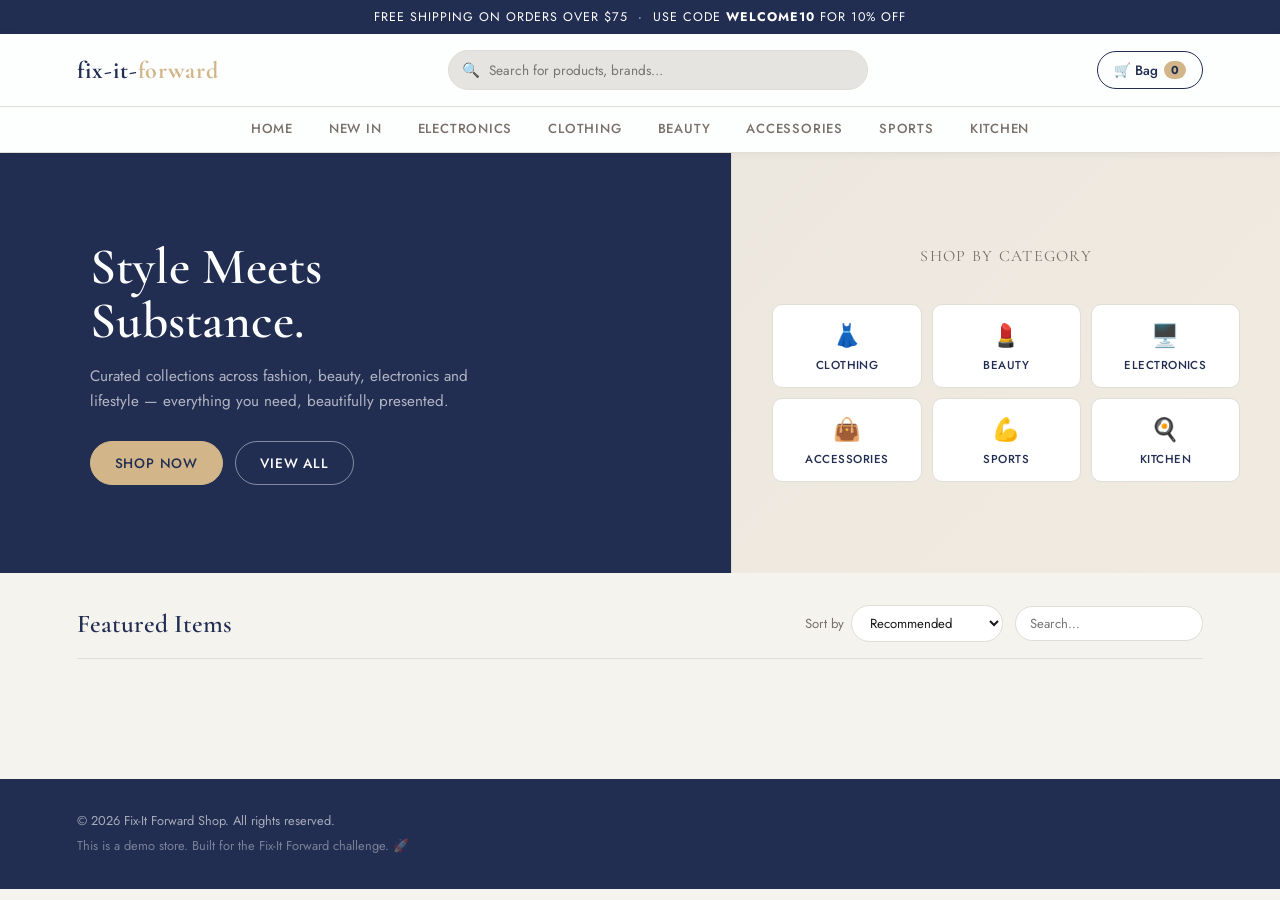
==== index.html @ c317d17b "changed ui and functionality changed colour pallete, font of logo, and how the home page looks" ====
<!DOCTYPE html>
<html lang="en">
<head>
    <meta charset="UTF-8" />
    <meta name="viewport" content="width=device-width, initial-scale=1.0" />
    <title>Fix-It Forward Shop</title>
    <link rel="stylesheet" href="styles.css" />
</head>
<body>

    <!-- ── Announcement bar ── -->
    <div class="announcement-bar">
        FREE SHIPPING ON ORDERS OVER $75 &nbsp;·&nbsp; USE CODE <strong>WELCOME10</strong> FOR 10% OFF
    </div>

    <!-- ════════════════════════════════════════
         HEADER  (original structure kept)
    ════════════════════════════════════════ -->
    <header class="site-header">

        <!-- Top row: logo · search · cart -->
        <div class="header-top">
            <a href="#" class="logo" aria-label="Fix It Forward Home">
                fix-it-<span>forward</span>
            </a>

            <div class="header-search">
                <span class="header-search__icon">🔍</span>
                <input
                    id="search-input"
                    type="search"
                    placeholder="Search for products, brands…"
                    autocomplete="off"
                />
            </div>

            <div class="header-icons">
                <button class="header-cart" data-open-cart="true" aria-label="Open shopping cart">
                    🛒 Bag
                    <span class="header-cart__count" aria-live="polite">0</span>
                </button>
            </div>
        </div>

        <!-- Category nav bar -->
        <nav class="nav" aria-label="Primary">
            <button class="nav__toggle" aria-expanded="false" aria-controls="nav-menu">☰</button>
            <ul id="nav-menu" class="nav__list">
                <li><a href="#hero">Home</a></li>
                <li><a href="#catalog">New In</a></li>
                <li><a href="#catalog" data-cat="Electronics">Electronics</a></li>
                <li><a href="#catalog" data-cat="Clothes">Clothing</a></li>
                <li><a href="#catalog" data-cat="Make Up">Beauty</a></li>
                <li><a href="#catalog" data-cat="Accessories">Accessories</a></li>
                <li><a href="#catalog" data-cat="Fitness">Sports</a></li>
                <li><a href="#catalog" data-cat="Kitchen">Kitchen</a></li>
            </ul>
        </nav>

    </header>

    <main>

        <!-- ════════════════════════════════════════
             HERO  (original structure kept)
        ════════════════════════════════════════ -->
        <section id="hero" class="hero" aria-labelledby="hero-title">

            <div class="hero__content">
                <h1 id="hero-title">Style Meets<br/>Substance.</h1>
                <p>
                    Curated collections across fashion, beauty, electronics
                    and lifestyle — everything you need, beautifully presented.
                </p>
                <div style="display:flex;gap:12px;flex-wrap:wrap;">
                    <button class="btn btn--primary" data-scroll-target="#catalog"
                        style="background:var(--color-champagne);border-color:var(--color-champagne);color:var(--color-velvet);">
                        Shop Now
                    </button>
                    <button class="btn btn--secondary"
                        style="border-color:rgba(255,255,255,0.45);color:#fff;"
                        data-scroll-target="#catalog">
                        View All
                    </button>
                </div>
            </div>

            <div class="hero__highlight" aria-hidden="true">
                <p style="font-family:'Cormorant Garamond',serif;font-size:1rem;margin-bottom:16px;color:#7a7069;letter-spacing:0.08em;text-transform:uppercase;">
                    Shop by Category
                </p>
                <div class="hero-categories">
                    <a class="hero-cat-tile" href="#catalog" data-cat="Clothes">
                        <span class="hero-cat-tile__icon">👗</span>
                        Clothing
                    </a>
                    <a class="hero-cat-tile" href="#catalog" data-cat="Make Up">
                        <span class="hero-cat-tile__icon">💄</span>
                        Beauty
                    </a>
                    <a class="hero-cat-tile" href="#catalog" data-cat="Electronics">
                        <span class="hero-cat-tile__icon">🖥️</span>
                        Electronics
                    </a>
                    <a class="hero-cat-tile" href="#catalog" data-cat="Accessories">
                        <span class="hero-cat-tile__icon">👜</span>
                        Accessories
                    </a>
                    <a class="hero-cat-tile" href="#catalog" data-cat="Fitness">
                        <span class="hero-cat-tile__icon">💪</span>
                        Sports
                    </a>
                    <a class="hero-cat-tile" href="#catalog" data-cat="Kitchen">
                        <span class="hero-cat-tile__icon">🍳</span>
                        Kitchen
                    </a>
                </div>
            </div>

        </section>

        <!-- ════════════════════════════════════════
             CATALOG  (original structure kept)
        ════════════════════════════════════════ -->
        <section id="catalog" class="catalog" aria-label="Product list">
            <header class="catalog__header">
                <h2>Featured Items</h2>
                <div class="catalog__filters">
                    <label>
                        Sort by
                        <select id="sort-select">
                            <option value="recommended">Recommended</option>
                            <option value="price-asc">Price: Low to High</option>
                            <option value="price-desc">Price: High to Low</option>
                        </select>
                    </label>
                    <label>
                        <span class="visually-hidden">Search products</span>
                        <input
                            id="search-input-mobile"
                            type="search"
                            placeholder="Search…"
                            autocomplete="off"
                        />
                    </label>
                </div>
            </header>

            <!-- Category pills injected by app.js -->

            <div class="catalog__grid" id="product-grid">
                <!-- Products rendered by app.js -->
            </div>

            <!-- Original product card template — untouched -->
            <template id="product-card-template">
                <article class="product" data-product-id="">
                    <button class="product__favorite" aria-pressed="false" aria-label="Save product">
                        ♡
                    </button>
                    <div class="product__image-wrapper">
                        <img class="product__image" alt="" loading="lazy" />
                    </div>
                    <div class="product__body">
                        <h3 class="product__title"></h3>
                        <p class="product__description"></p>
                        <div class="product__pricing">
                            <span class="product__price"></span>
                            <span class="product__price--compare"></span>
                        </div>
                        <div class="product__stock" aria-live="polite"></div>
                        <div class="product__actions">
                            <label class="product__qty-label">
                                Qty
                                <input
                                    class="product__qty-input"
                                    type="number"
                                    min="1"
                                    max="9"
                                    step="1"
                                    value="1"
                                />
                            </label>
                            <button class="btn btn--primary product__add">Add to Bag</button>
                        </div>
                    </div>
                </article>
            </template>
        </section>

        <!-- Cart backdrop -->
        <div class="cart-backdrop" id="cart-backdrop"></div>

        <!-- ════════════════════════════════════════
             CART PANEL  (original structure kept)
        ════════════════════════════════════════ -->
        <aside id="cart-panel" class="cart cart--hidden" aria-label="Shopping cart" aria-live="polite">
            <header class="cart__header">
                <h2>🛒 My Bag</h2>
                <button class="cart__close" data-close-cart="true" aria-label="Close cart">×</button>
            </header>
            <div class="cart__body">
                <ul class="cart__items" id="cart-items"></ul>
                <p class="cart__empty" id="cart-empty-msg">Your bag is empty. Start shopping!</p>
            </div>
            <footer class="cart__footer">
                <dl class="cart__summary">
                    <div>
                        <dt>Subtotal</dt>
                        <dd id="cart-subtotal">$0.00</dd>
                    </div>
                    <div>
                        <dt>Estimated Tax (8%)</dt>
                        <dd id="cart-tax">$0.00</dd>
                    </div>
                    <div>
                        <dt><strong>Total</strong></dt>
                        <dd id="cart-total"><strong>$0.00</strong></dd>
                    </div>
                </dl>
                <button class="btn btn--primary btn--full" id="checkout-btn" disabled>
                    Proceed to Checkout →
                </button>
                <p class="cart__status" id="checkout-status" aria-live="polite"></p>
            </footer>
        </aside>

    </main>

    <!-- ════════════════════════════════════════
         FOOTER  (original structure kept)
    ════════════════════════════════════════ -->
    <footer id="footer" class="site-footer">
        <p>© <span id="footer-year">2024</span> Fix-It Forward Shop. All rights reserved.</p>
        <p class="site-footer__note">This is a demo store. Built for the Fix-It Forward challenge. 🚀</p>
    </footer>

    <script src="products.js"></script>
    <script src="app.js"></script>

    <script>
        // Nav category links + hero tile links
        document.querySelectorAll('[data-cat]').forEach(link => {
            link.addEventListener('click', e => {
                e.preventDefault();
                const cat = link.dataset.cat;
                if (window.setCategory) window.setCategory(cat);
                document.getElementById('catalog').scrollIntoView({ behavior: 'smooth' });
            });
        });
    </script>

</body>
</html>
---- styles.css ----
/* ============================================================
   styles.css  —  Fix-It Forward Shop
   Brand Palette: Silk · Marble · Champagne · Velvet · Pearl · Onyx
   Original structure preserved — only visual values updated
   ============================================================ */

@import url('https://fonts.googleapis.com/css2?family=Cormorant+Garamond:wght@400;500;600;700&family=Jost:wght@300;400;500;600&display=swap');

:root {
    /* ── Brand colours ── */
    --color-silk:       #EEESD9;   /* warm cream background */
    --color-marble:     #E6E4E0;   /* light grey surface    */
    --color-champagne:  #D2B68A;   /* golden accent         */
    --color-velvet:     #222D52;   /* deep navy primary     */
    --color-pearl:      #FDFFFF;   /* near-white            */
    --color-onyx:       #000000;   /* pure black            */

    /* ── Semantic tokens (keeping original variable names so app.js still works) ── */
    --color-bg:             #F5F3EE;
    --color-surface:        #FFFFFF;
    --color-surface-soft:   #F0EDE6;
    --color-primary:        #222D52;
    --color-primary-soft:   rgba(34, 45, 82, 0.08);
    --color-accent:         #D2B68A;
    --color-text:           #1a1a1a;
    --color-text-muted:     #7a7069;
    --color-border-subtle:  #E0DDD6;
    --shadow-soft:          0 4px 24px rgba(34, 45, 82, 0.08);
    --shadow-card:          0 2px 12px rgba(0,0,0,0.06);
    --radius-lg:            16px;
    --radius-md:            10px;
    --radius-pill:          999px;

    /* ── Typography ── */
    --font-display: 'Cormorant Garamond', Georgia, serif;
    --font-body:    'Jost', system-ui, sans-serif;
}

/* ── Reset ── */
* { box-sizing: border-box; }

body {
    margin: 0;
    font-family: var(--font-body);
    background: var(--color-bg);
    color: var(--color-text);
    -webkit-font-smoothing: antialiased;
}

img { max-width: 100%; display: block; }
button { font: inherit; }

.visually-hidden {
    position: absolute; width: 1px; height: 1px;
    padding: 0; margin: -1px; overflow: hidden;
    clip: rect(0,0,0,0); white-space: nowrap; border: 0;
}

/* ════════════════════════════════════════
   ANNOUNCEMENT BAR
   ════════════════════════════════════════ */
.announcement-bar {
    background: var(--color-velvet);
    color: #fff;
    text-align: center;
    font-size: 0.78rem;
    letter-spacing: 0.08em;
    padding: 8px 16px;
    font-family: var(--font-body);
}

/* ════════════════════════════════════════
   HEADER  (original class names kept)
   ════════════════════════════════════════ */
.site-header {
    position: sticky;
    top: 0;
    z-index: 100;
    background: var(--color-pearl);
    border-bottom: 1px solid var(--color-border-subtle);
    box-shadow: 0 1px 8px rgba(0,0,0,0.06);
}

.header-top {
    display: flex;
    align-items: center;
    justify-content: space-between;
    padding: 16px 6vw;
    gap: 16px;
}

.logo {
    font-family: var(--font-display);
    font-weight: 700;
    font-size: 1.5rem;
    letter-spacing: 0.04em;
    text-decoration: none;
    color: var(--color-velvet);
    text-transform: lowercase;
}

.logo span { color: var(--color-champagne); }

/* Search bar in header */
.header-search {
    flex: 1;
    max-width: 420px;
    position: relative;
}

.header-search input {
    width: 100%;
    padding: 9px 16px 9px 40px;
    border: 1px solid var(--color-border-subtle);
    border-radius: var(--radius-pill);
    background: var(--color-marble);
    font-family: var(--font-body);
    font-size: 0.85rem;
    color: var(--color-text);
    outline: none;
    transition: border-color 0.2s;
}

.header-search input:focus { border-color: var(--color-champagne); }

.header-search__icon {
    position: absolute;
    left: 14px;
    top: 50%;
    transform: translateY(-50%);
    color: var(--color-text-muted);
    font-size: 0.9rem;
    pointer-events: none;
}

/* Header icons */
.header-icons {
    display: flex;
    align-items: center;
    gap: 6px;
}

.header-cart {
    display: inline-flex;
    align-items: center;
    gap: 6px;
    padding: 8px 16px;
    border-radius: var(--radius-pill);
    border: 1.5px solid var(--color-velvet);
    background: transparent;
    color: var(--color-velvet);
    cursor: pointer;
    font-size: 0.85rem;
    font-weight: 500;
    transition: background 0.2s, color 0.2s;
}

.header-cart:hover {
    background: var(--color-velvet);
    color: #fff;
}

.header-cart__count {
    display: inline-flex;
    min-width: 1.4rem;
    justify-content: center;
    border-radius: 999px;
    padding: 1px 5px;
    background: var(--color-champagne);
    color: var(--color-velvet);
    font-size: 0.72rem;
    font-weight: 700;
}

/* Category nav bar */
.nav {
    border-top: 1px solid var(--color-border-subtle);
    display: flex;
    align-items: center;
    justify-content: center;
    gap: 0;
    padding: 0 6vw;
    overflow-x: auto;
    scrollbar-width: none;
}

.nav::-webkit-scrollbar { display: none; }

.nav__toggle {
    display: none;
    border: none;
    background: transparent;
    color: var(--color-text);
    font-size: 1.2rem;
    padding: 12px;
}

.nav__list {
    display: flex;
    list-style: none;
    gap: 0;
    padding: 0;
    margin: 0;
}

.nav__list a {
    display: block;
    padding: 12px 18px;
    color: var(--color-text-muted);
    text-decoration: none;
    font-size: 0.82rem;
    font-weight: 500;
    letter-spacing: 0.06em;
    text-transform: uppercase;
    border-bottom: 2px solid transparent;
    transition: color 0.2s, border-color 0.2s;
    white-space: nowrap;
}

.nav__list a:hover,
.nav__list a.active {
    color: var(--color-velvet);
    border-bottom-color: var(--color-champagne);
}

/* ════════════════════════════════════════
   HERO  (original class names kept)
   ════════════════════════════════════════ */
.hero {
    display: grid;
    grid-template-columns: minmax(0, 3.2fr) minmax(0, 2.4fr);
    gap: 0;
    min-height: 420px;
    overflow: hidden;
}

.hero__content {
    background: var(--color-velvet);
    padding: 60px 7vw 60px;
    display: flex;
    flex-direction: column;
    justify-content: center;
    max-width: 100%;
}

.hero__content h1 {
    font-family: var(--font-display);
    font-size: clamp(2.4rem, 4vw, 3.8rem);
    line-height: 1.05;
    margin: 0 0 16px;
    color: var(--color-pearl);
    font-weight: 600;
}

.hero__content p {
    margin: 0 0 28px;
    color: rgba(255,255,255,0.65);
    font-size: 0.95rem;
    line-height: 1.6;
    max-width: 400px;
}

.hero__highlight {
    background: var(--color-silk);
    background: linear-gradient(135deg, #EDE8DF 0%, #D2B68A22 100%);
    display: flex;
    flex-direction: column;
    align-items: center;
    justify-content: center;
    padding: 40px;
    gap: 20px;
    border-left: 1px solid var(--color-border-subtle);
}

.hero__highlight p {
    margin: 0;
    color: var(--color-text);
    font-family: var(--font-display);
    font-size: 1.1rem;
    text-align: center;
    line-height: 1.5;
}

/* Category tiles in hero highlight */
.hero-categories {
    display: grid;
    grid-template-columns: repeat(3, 1fr);
    gap: 10px;
    width: 100%;
}

.hero-cat-tile {
    background: #fff;
    border: 1px solid var(--color-border-subtle);
    border-radius: var(--radius-md);
    padding: 14px 8px;
    text-align: center;
    cursor: pointer;
    transition: box-shadow 0.2s, transform 0.2s;
    font-size: 0.72rem;
    font-weight: 500;
    letter-spacing: 0.04em;
    text-transform: uppercase;
    color: var(--color-velvet);
    text-decoration: none;
    display: flex;
    flex-direction: column;
    gap: 6px;
    align-items: center;
}

.hero-cat-tile:hover {
    box-shadow: var(--shadow-card);
    transform: translateY(-2px);
}

.hero-cat-tile__icon { font-size: 1.4rem; }

/* ════════════════════════════════════════
   BUTTONS  (original class names kept)
   ════════════════════════════════════════ */
.btn {
    border-radius: var(--radius-pill);
    border: 0;
    padding: 11px 24px;
    font-size: 0.85rem;
    font-weight: 500;
    letter-spacing: 0.06em;
    cursor: pointer;
    display: inline-flex;
    align-items: center;
    justify-content: center;
    gap: 6px;
    transition: all 0.2s;
    font-family: var(--font-body);
    text-transform: uppercase;
}

.btn--primary {
    background: var(--color-velvet);
    color: #fff;
    border: 1.5px solid var(--color-velvet);
}

.btn--primary:hover {
    background: #1a2240;
    border-color: #1a2240;
}

.btn--secondary {
    background: transparent;
    color: var(--color-velvet);
    border: 1.5px solid var(--color-velvet);
}

.btn--secondary:hover {
    background: var(--color-velvet);
    color: #fff;
}

.btn--full { width: 100%; }

/* ════════════════════════════════════════
   CATALOG  (original class names kept)
   ════════════════════════════════════════ */
.catalog {
    padding: 32px 6vw 60px;
}

.catalog__header {
    display: flex;
    justify-content: space-between;
    align-items: center;
    margin-bottom: 20px;
    gap: 16px;
    padding-bottom: 16px;
    border-bottom: 1px solid var(--color-border-subtle);
}

.catalog__header h2 {
    margin: 0;
    font-family: var(--font-display);
    font-size: 1.6rem;
    font-weight: 600;
    color: var(--color-velvet);
}

.catalog__filters {
    display: flex;
    gap: 12px;
    align-items: center;
}

.catalog__filters label {
    display: inline-flex;
    align-items: center;
    gap: 7px;
    font-size: 0.82rem;
    color: var(--color-text-muted);
}

.catalog__filters select,
.catalog__filters input[type="search"] {
    background: var(--color-surface);
    border-radius: var(--radius-pill);
    border: 1px solid var(--color-border-subtle);
    color: var(--color-text);
    padding: 7px 14px;
    font-size: 0.82rem;
    font-family: var(--font-body);
    outline: none;
    transition: border-color 0.2s;
}

.catalog__filters select:focus,
.catalog__filters input[type="search"]:focus {
    border-color: var(--color-champagne);
}

/* Category filter pills */
#category-filters {
    display: flex;
    flex-wrap: wrap;
    gap: 8px;
    margin-bottom: 24px;
}

#category-filters .btn {
    font-size: 0.75rem;
    padding: 6px 16px;
    letter-spacing: 0.05em;
}

.catalog__grid {
    display: grid;
    grid-template-columns: repeat(4, minmax(0, 1fr));
    gap: 20px;
}

/* ════════════════════════════════════════
   PRODUCT CARD  (original class names kept)
   ════════════════════════════════════════ */
.product {
    position: relative;
    background: var(--color-surface);
    border-radius: var(--radius-md);
    padding: 0;
    display: flex;
    flex-direction: column;
    gap: 0;
    box-shadow: var(--shadow-card);
    border: 1px solid var(--color-border-subtle);
    overflow: hidden;
    transition: box-shadow 0.25s, transform 0.25s;
}

.product:hover {
    box-shadow: 0 8px 32px rgba(34,45,82,0.13);
    transform: translateY(-3px);
}

.product__favorite {
    position: absolute;
    top: 10px;
    right: 10px;
    width: 30px;
    height: 30px;
    border-radius: 50%;
    border: 1px solid var(--color-border-subtle);
    background: rgba(255,255,255,0.92);
    color: var(--color-text-muted);
    font-size: 0.9rem;
    cursor: pointer;
    z-index: 2;
    display: flex;
    align-items: center;
    justify-content: center;
    transition: background 0.2s, color 0.2s;
    backdrop-filter: blur(4px);
}

.product__favorite:hover,
.product__favorite[aria-pressed="true"] {
    background: #fff;
    color: #e05252;
}

.product__image-wrapper {
    overflow: hidden;
    background: var(--color-marble);
    aspect-ratio: 1 / 1;
}

.product__image {
    width: 100%;
    height: 100%;
    object-fit: cover;
    transition: transform 0.4s ease;
}

.product:hover .product__image {
    transform: scale(1.04);
}

.product__body {
    display: flex;
    flex-direction: column;
    gap: 4px;
    padding: 14px;
}

.product__title {
    font-size: 0.88rem;
    font-weight: 500;
    margin: 0;
    color: var(--color-text);
    white-space: nowrap;
    overflow: hidden;
    text-overflow: ellipsis;
}

.product__description {
    font-size: 0.75rem;
    color: var(--color-text-muted);
    margin: 0;
    white-space: nowrap;
    overflow: hidden;
    text-overflow: ellipsis;
}

.product__pricing {
    display: flex;
    gap: 8px;
    align-items: baseline;
    margin-top: 4px;
}

.product__price {
    font-weight: 600;
    font-size: 0.95rem;
    color: var(--color-velvet);
}

.product__price--compare {
    font-size: 0.75rem;
    color: var(--color-text-muted);
    text-decoration: line-through;
}

/* Sale badge */
.product__badge {
    position: absolute;
    top: 10px;
    left: 10px;
    background: var(--color-velvet);
    color: #fff;
    font-size: 0.65rem;
    font-weight: 600;
    letter-spacing: 0.06em;
    padding: 3px 8px;
    border-radius: var(--radius-pill);
    text-transform: uppercase;
    z-index: 2;
}

.product__stock {
    font-size: 0.72rem;
    color: #4a9e6b;
    font-weight: 500;
}

.product__actions {
    margin-top: 8px;
    display: flex;
    justify-content: space-between;
    align-items: center;
    gap: 8px;
}

.product__qty-label {
    font-size: 0.75rem;
    color: var(--color-text-muted);
    display: flex;
    align-items: center;
    gap: 6px;
}

.product__qty-input {
    width: 3rem;
    background: var(--color-marble);
    border-radius: var(--radius-pill);
    border: 1px solid var(--color-border-subtle);
    color: var(--color-text);
    padding: 4px 0;
    text-align: center;
    font-family: var(--font-body);
    font-size: 0.82rem;
}

/* Add to cart button on card */
.product__add {
    font-size: 0.75rem !important;
    padding: 7px 14px !important;
    letter-spacing: 0.05em;
}

/* ════════════════════════════════════════
   CART PANEL  (original class names kept)
   ════════════════════════════════════════ */
.cart {
    position: fixed;
    right: 0;
    top: 0;
    bottom: 0;
    width: 380px;
    background: var(--color-pearl);
    box-shadow: -4px 0 32px rgba(34,45,82,0.12);
    display: flex;
    flex-direction: column;
    overflow: hidden;
    z-index: 200;
    transition: transform 0.3s ease, opacity 0.3s ease;
    border-left: 1px solid var(--color-border-subtle);
}

.cart__header {
    display: flex;
    align-items: center;
    justify-content: space-between;
    padding: 20px 20px 16px;
    border-bottom: 1px solid var(--color-border-subtle);
    background: var(--color-velvet);
    color: #fff;
}

.cart__header h2 {
    margin: 0;
    font-family: var(--font-display);
    font-size: 1.2rem;
    font-weight: 600;
    color: #fff;
}

.cart__close {
    background: rgba(255,255,255,0.1);
    border: none;
    color: #fff;
    font-size: 1.2rem;
    width: 32px;
    height: 32px;
    border-radius: 50%;
    cursor: pointer;
    display: flex;
    align-items: center;
    justify-content: center;
    transition: background 0.2s;
}

.cart__close:hover { background: rgba(255,255,255,0.2); }

.cart__body {
    padding: 16px 20px;
    overflow-y: auto;
    flex: 1;
}

.cart__items {
    list-style: none;
    padding: 0;
    margin: 0;
    display: flex;
    flex-direction: column;
    gap: 12px;
}

.cart__item {
    display: grid;
    grid-template-columns: 1fr auto;
    gap: 4px 10px;
    align-items: baseline;
    padding: 12px;
    border-radius: var(--radius-md);
    background: var(--color-surface);
    border: 1px solid var(--color-border-subtle);
}

.cart__item-title {
    font-size: 0.85rem;
    font-weight: 500;
}

.cart__item-meta {
    font-size: 0.75rem;
    color: var(--color-text-muted);
}

.cart__item-actions {
    display: flex;
    gap: 4px;
    justify-content: flex-end;
    align-items: center;
}

.cart__empty {
    font-size: 0.85rem;
    color: var(--color-text-muted);
    margin: 20px 0;
    text-align: center;
}

.cart__footer {
    padding: 16px 20px 20px;
    border-top: 1px solid var(--color-border-subtle);
    background: var(--color-surface);
}

.cart__summary {
    display: grid;
    row-gap: 6px;
    margin: 0 0 14px;
}

.cart__summary dt {
    float: left;
    font-size: 0.82rem;
    color: var(--color-text-muted);
}

.cart__summary dd {
    text-align: right;
    font-size: 0.82rem;
    margin: 0 0 0 90px;
    color: var(--color-text);
}

.cart__status {
    font-size: 0.75rem;
    margin-top: 6px;
    color: var(--color-text-muted);
    text-align: center;
}

/* Cart hidden state */
.cart--hidden {
    opacity: 0;
    pointer-events: none;
    transform: translateX(100%);
}

/* Cart overlay backdrop */
.cart-backdrop {
    display: none;
    position: fixed;
    inset: 0;
    background: rgba(0,0,0,0.3);
    z-index: 199;
    backdrop-filter: blur(2px);
}

.cart-backdrop.active { display: block; }

/* ════════════════════════════════════════
   FOOTER  (original class names kept)
   ════════════════════════════════════════ */
.site-footer {
    background: var(--color-velvet);
    color: rgba(255,255,255,0.6);
    padding: 32px 6vw 28px;
    font-size: 0.8rem;
    margin-top: 40px;
}

.site-footer p { margin: 0 0 6px; }
.site-footer__note { color: rgba(255,255,255,0.4); }

/* ════════════════════════════════════════
   RESPONSIVE
   ════════════════════════════════════════ */
@media (max-width: 1100px) {
    .catalog__grid {
        grid-template-columns: repeat(3, minmax(0, 1fr));
    }
}

@media (max-width: 900px) {
    .hero {
        grid-template-columns: minmax(0, 1fr);
    }

    .hero__highlight {
        border-left: none;
        border-top: 1px solid var(--color-border-subtle);
        padding: 32px 6vw;
    }

    .hero-categories {
        grid-template-columns: repeat(6, 1fr);
    }

    .catalog__grid {
        grid-template-columns: repeat(2, minmax(0, 1fr));
    }

    .header-search { display: none; }
}

@media (max-width: 720px) {
    .nav__toggle {
        display: inline-flex;
    }

    .nav__list {
        display: none;
        flex-direction: column;
        position: absolute;
        top: 100%;
        left: 0;
        right: 0;
        background: var(--color-pearl);
        border-bottom: 1px solid var(--color-border-subtle);
        z-index: 99;
        padding: 8px 0;
    }

    .nav__list.open { display: flex; }

    .nav__list a {
        padding: 12px 6vw;
        border-bottom: none;
        border-left: 3px solid transparent;
    }

    .nav__list a:hover {
        border-left-color: var(--color-champagne);
        background: var(--color-marble);
    }

    .catalog__header {
        flex-direction: column;
        align-items: flex-start;
    }

    .catalog__filters {
        width: 100%;
        justify-content: space-between;
    }

    .cart {
        width: 100%;
        left: 0;
        right: 0;
    }

    .hero-categories {
        grid-template-columns: repeat(3, 1fr);
    }
}
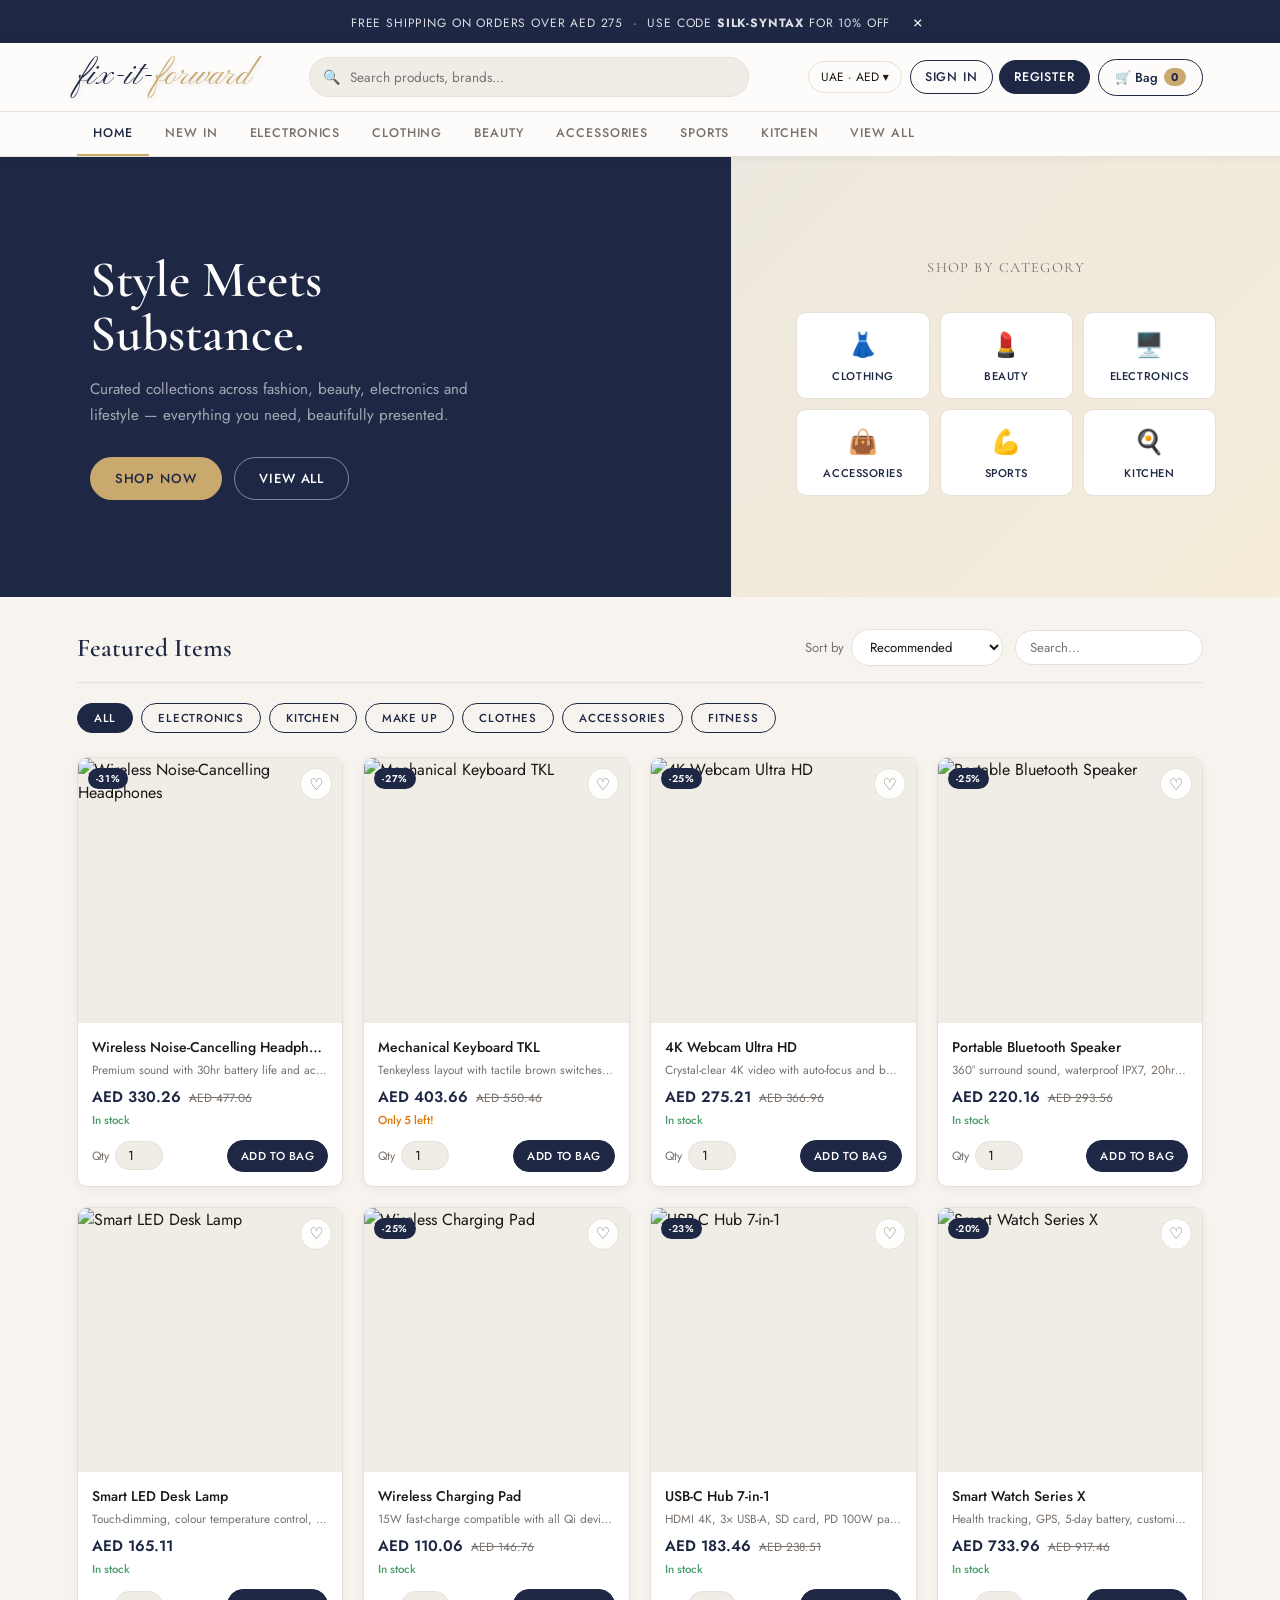
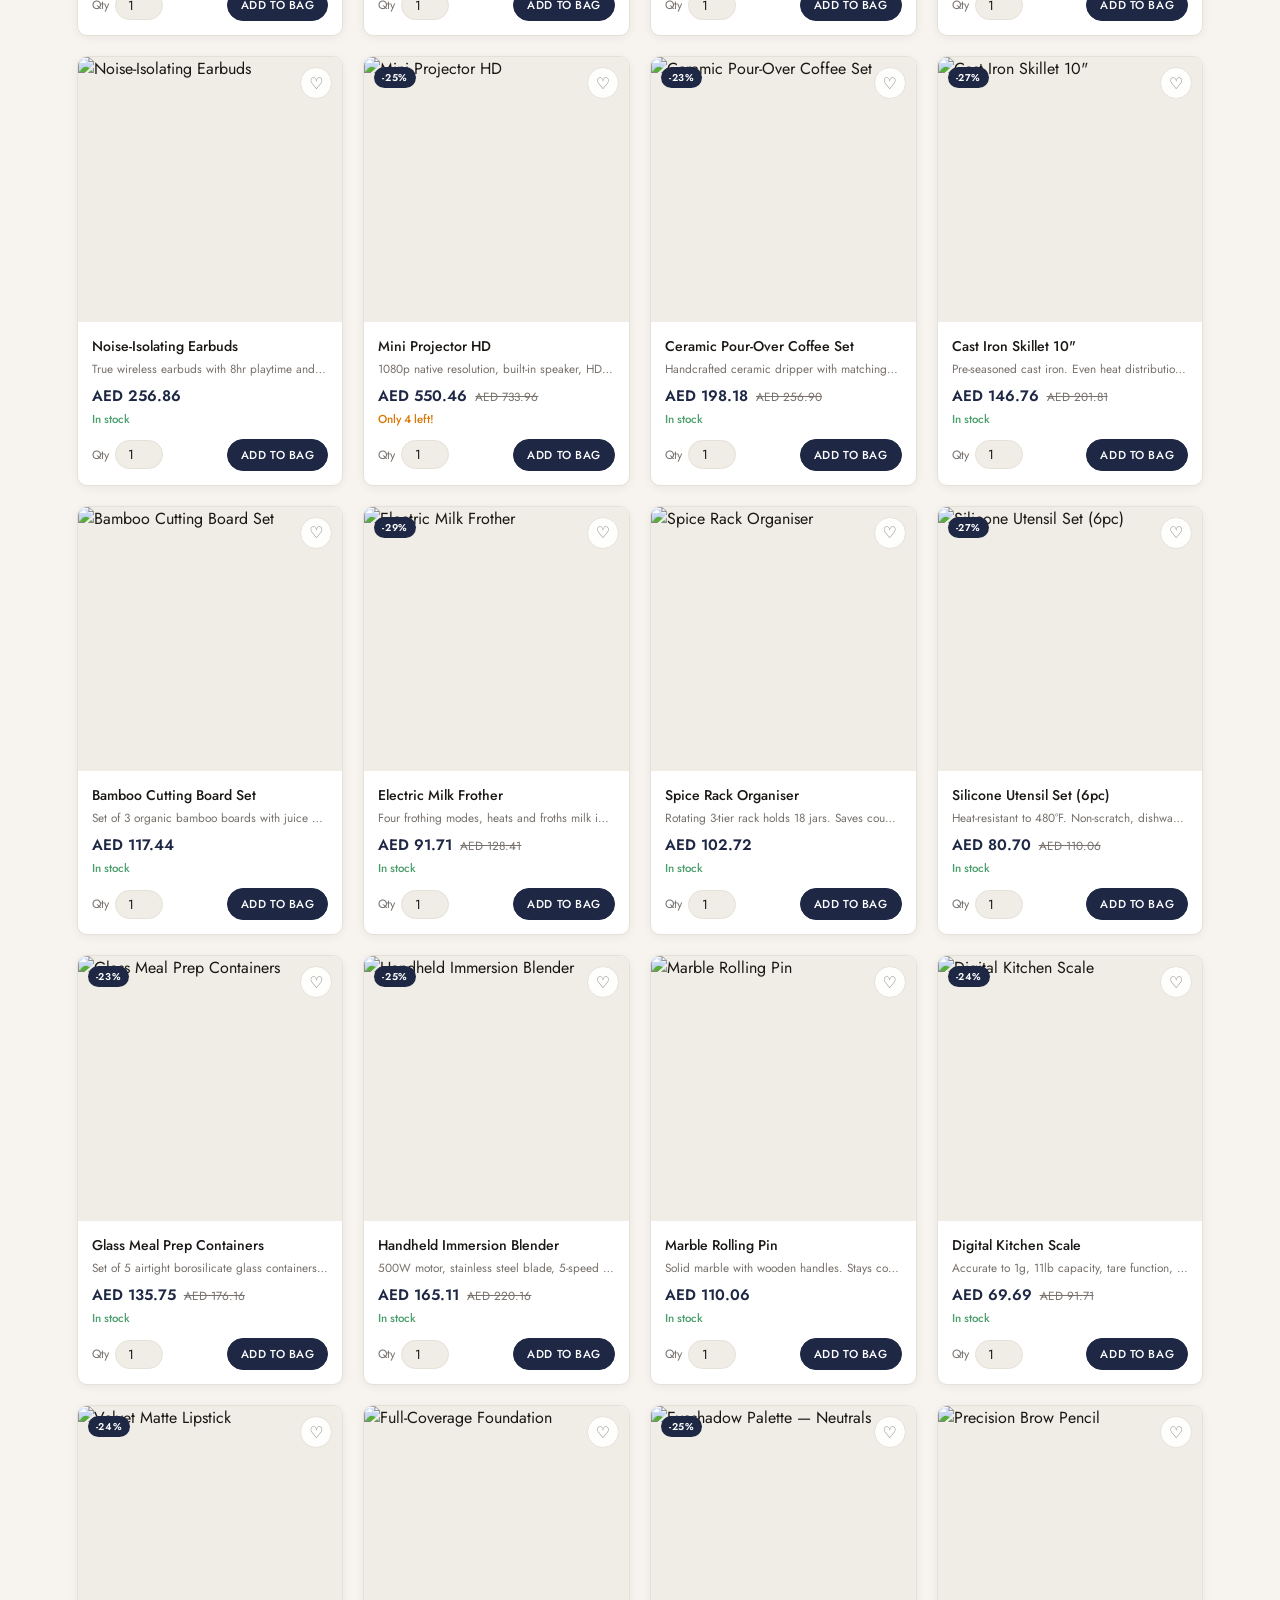
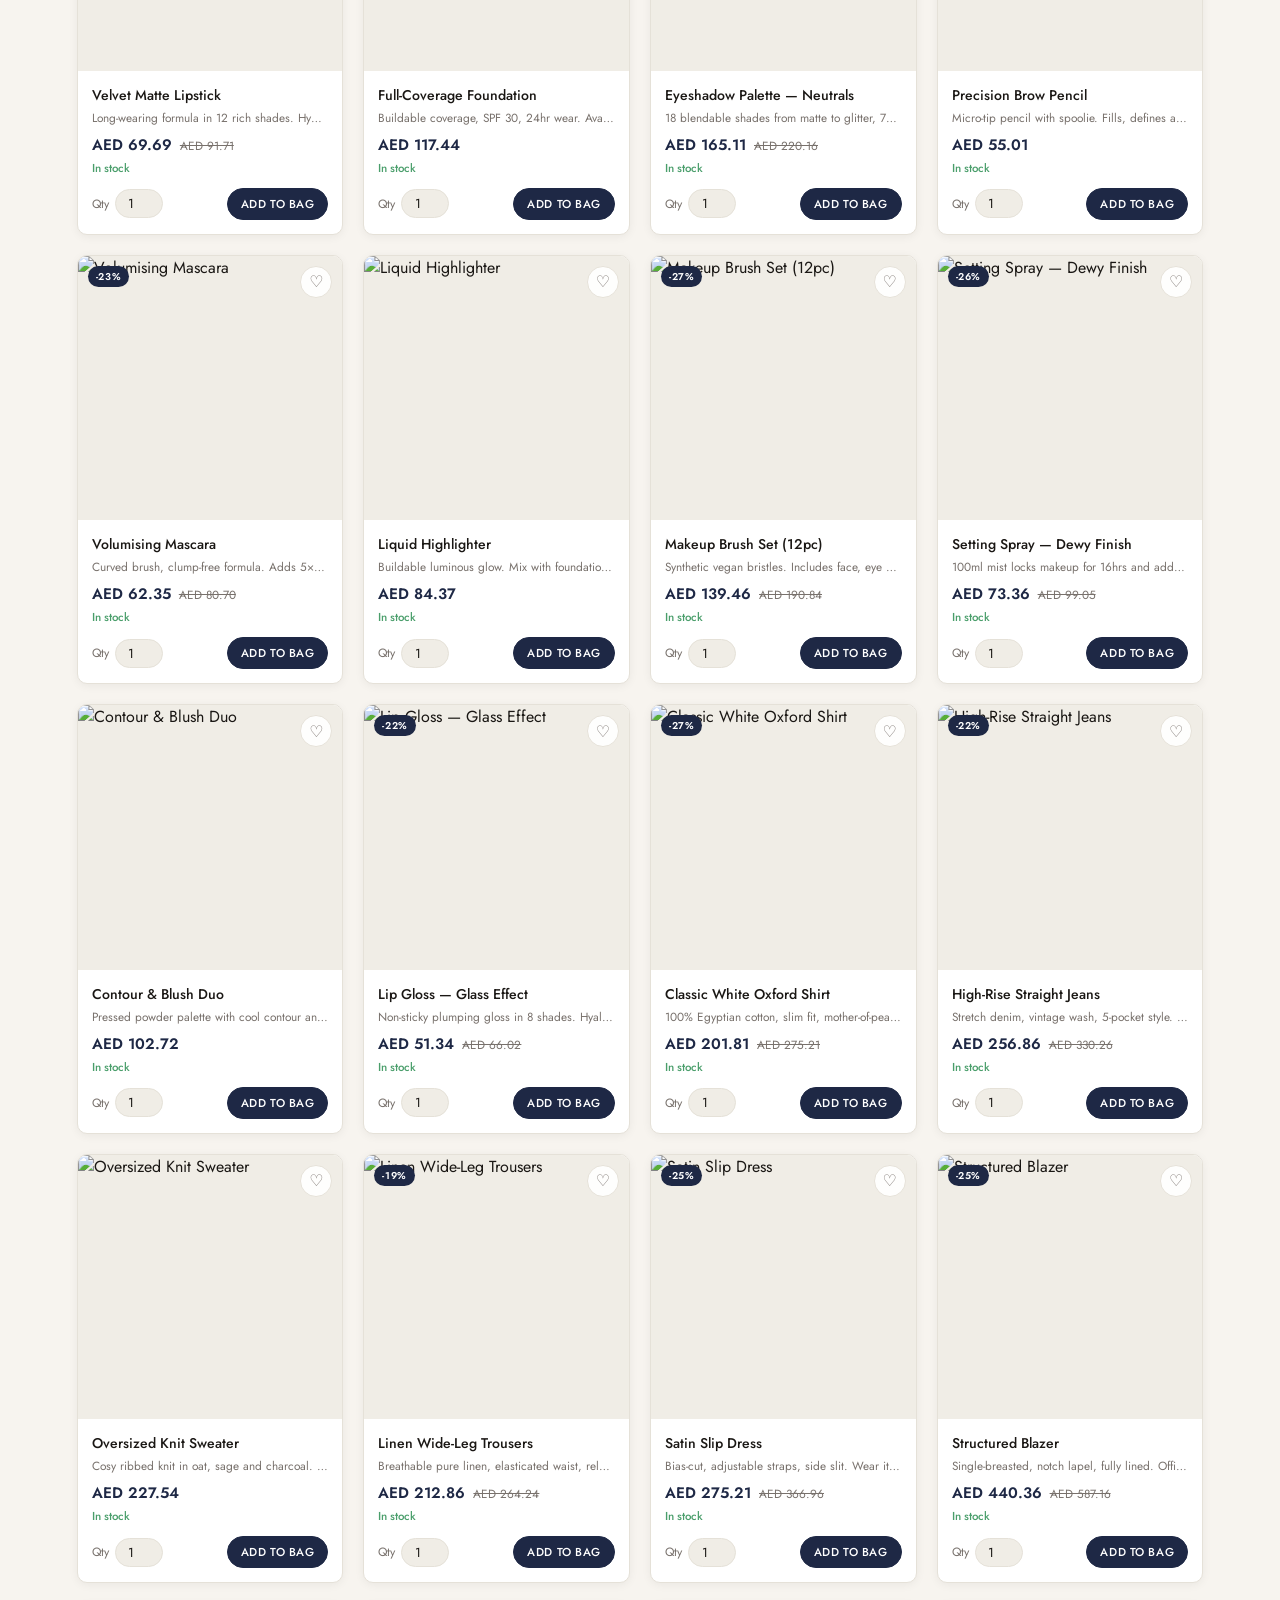
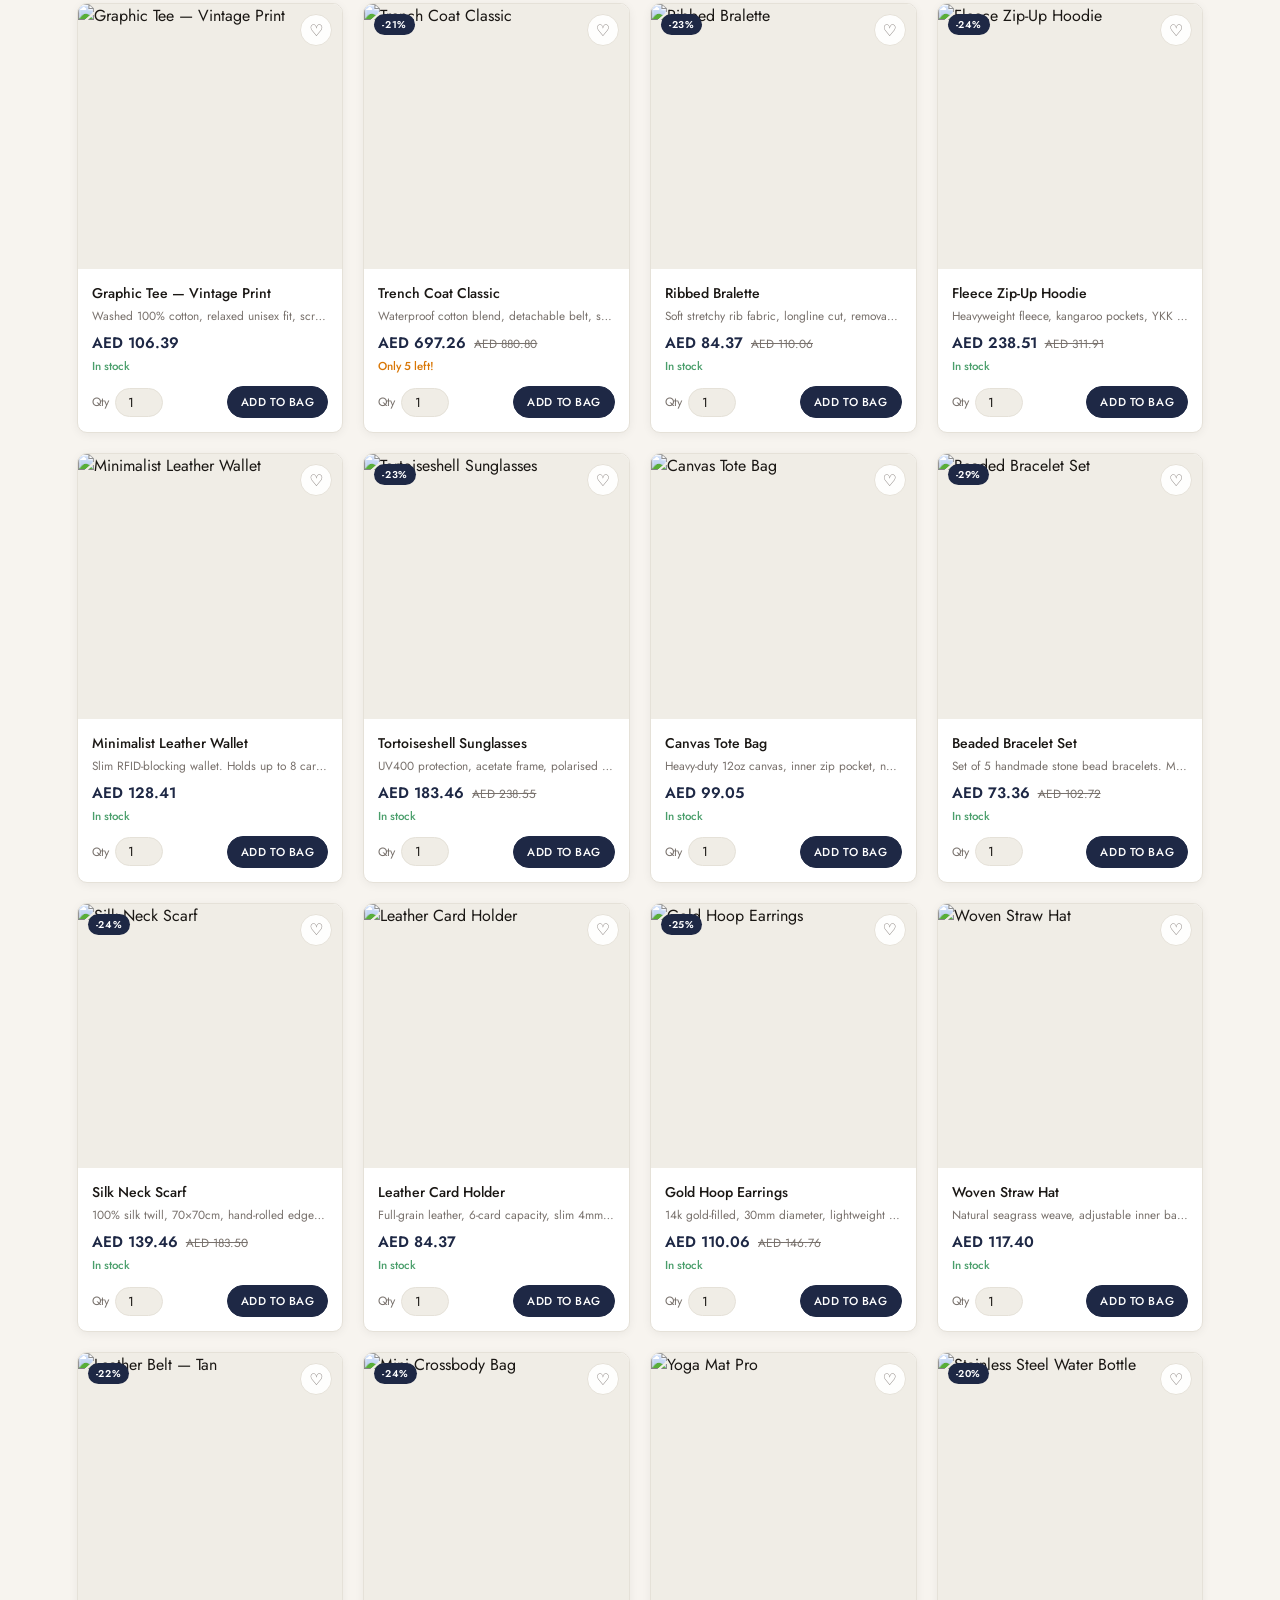
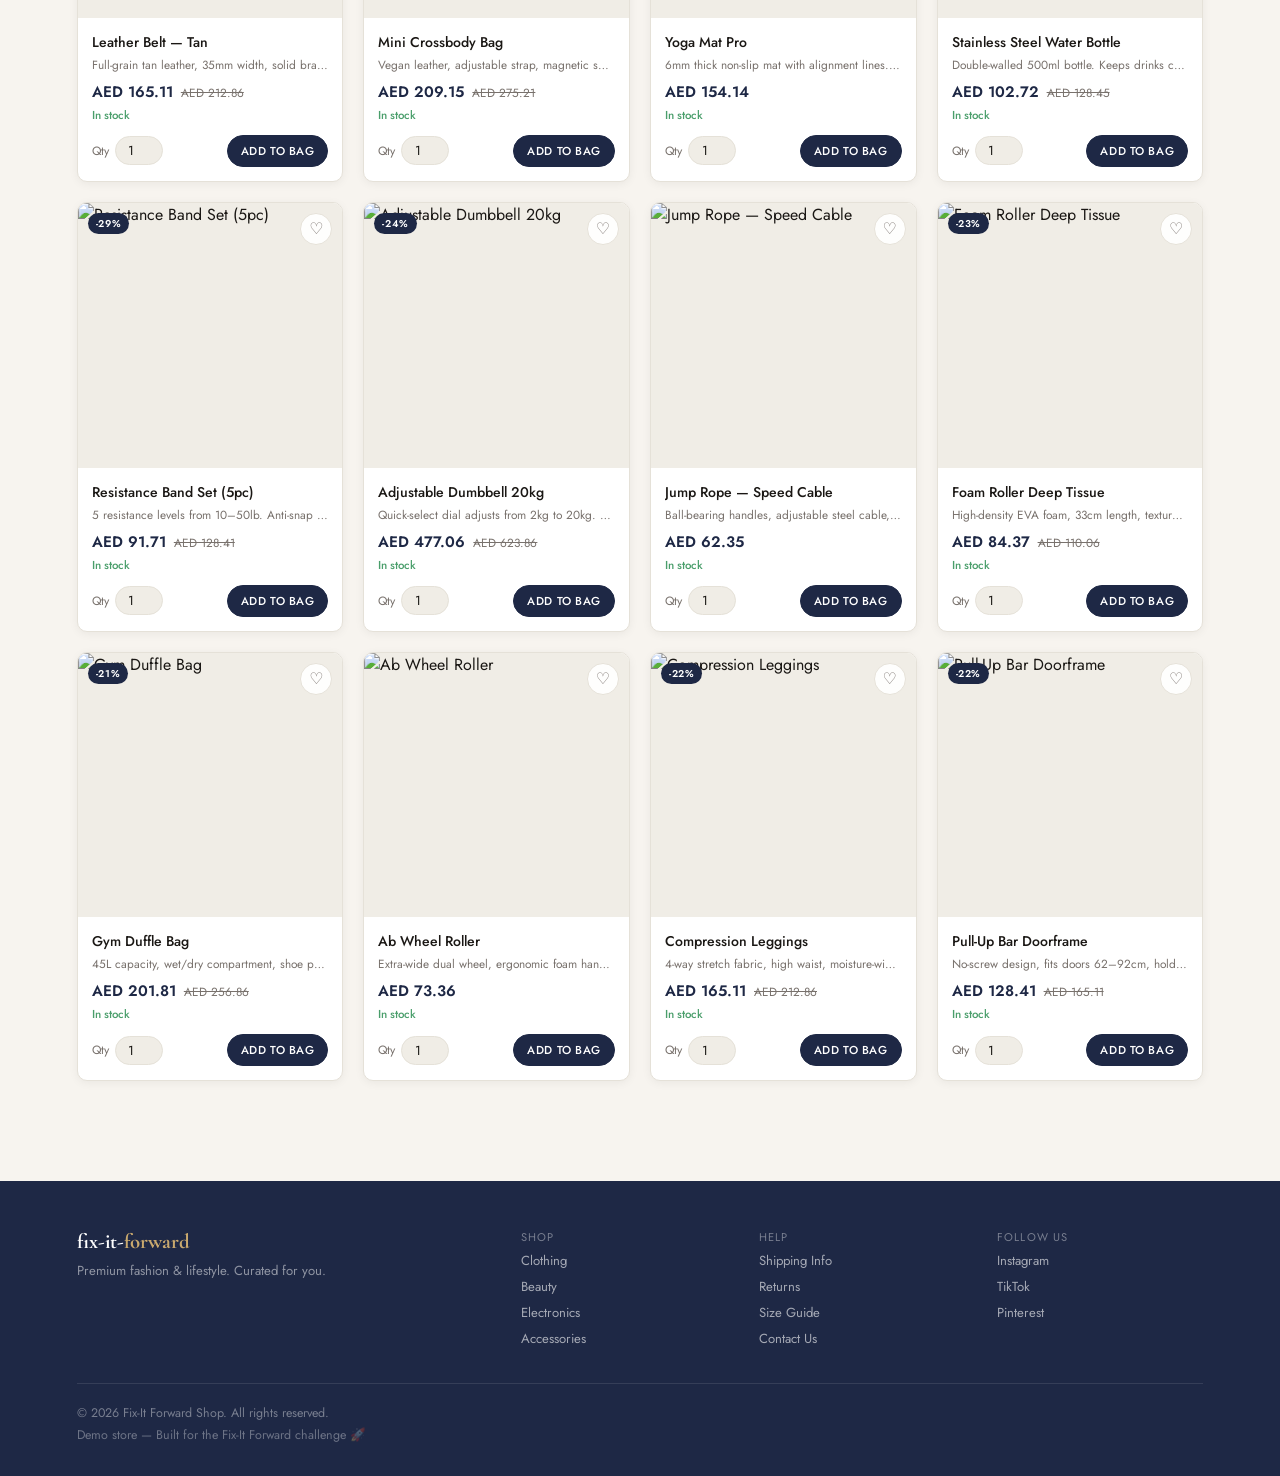
==== commit ef26476e: "Added category pages, auth, region,promo code" ====
--- a/index.html
+++ b/index.html
@@ -1,254 +1,120 @@
 <!DOCTYPE html>
 <html lang="en">
 <head>
-    <meta charset="UTF-8" />
-    <meta name="viewport" content="width=device-width, initial-scale=1.0" />
-    <title>Fix-It Forward Shop</title>
-    <link rel="stylesheet" href="styles.css" />
+  <meta charset="UTF-8"/>
+  <meta name="viewport" content="width=device-width,initial-scale=1.0"/>
+  <title>Fix-It Forward Shop</title>
+  <link rel="stylesheet" href="styles.css"/>
 </head>
 <body>
 
-    <!-- ── Announcement bar ── -->
-    <div class="announcement-bar">
-        FREE SHIPPING ON ORDERS OVER $75 &nbsp;·&nbsp; USE CODE <strong>WELCOME10</strong> FOR 10% OFF
+<script src="products.js"></script>
+<script src="header.js"></script>
+<script> injectHeader(""); </script>
+
+<main>
+
+  <!-- ── HERO ── -->
+  <section id="hero" class="hero" aria-labelledby="hero-title">
+    <div class="hero__content">
+      <h1 id="hero-title">Style Meets<br/>Substance.</h1>
+      <p>
+        Curated collections across fashion, beauty, electronics
+        and lifestyle — everything you need, beautifully presented.
+      </p>
+      <div style="display:flex;gap:12px;flex-wrap:wrap;">
+        <button class="btn btn--primary" data-scroll-target="#catalog"
+          style="background:var(--color-champagne);border-color:var(--color-champagne);color:var(--color-velvet);">
+          Shop Now
+        </button>
+        <a href="all-categories.html" class="btn btn--secondary"
+          style="border-color:rgba(255,255,255,.45);color:#fff;text-decoration:none;">
+          View All
+        </a>
+      </div>
     </div>
 
-    <!-- ════════════════════════════════════════
-         HEADER  (original structure kept)
-    ════════════════════════════════════════ -->
-    <header class="site-header">
+    <div class="hero__highlight" aria-hidden="true">
+      <p style="font-family:var(--font-display);font-size:.9rem;letter-spacing:.1em;
+        text-transform:uppercase;color:var(--color-text-muted);margin-bottom:16px;">
+        Shop by Category
+      </p>
+      <div class="hero-categories">
+        <a class="hero-cat-tile" href="category.html?cat=Clothes">
+          <span class="hero-cat-tile__icon">👗</span>Clothing
+        </a>
+        <a class="hero-cat-tile" href="category.html?cat=Make Up">
+          <span class="hero-cat-tile__icon">💄</span>Beauty
+        </a>
+        <a class="hero-cat-tile" href="category.html?cat=Electronics">
+          <span class="hero-cat-tile__icon">🖥️</span>Electronics
+        </a>
+        <a class="hero-cat-tile" href="category.html?cat=Accessories">
+          <span class="hero-cat-tile__icon">👜</span>Accessories
+        </a>
+        <a class="hero-cat-tile" href="category.html?cat=Fitness">
+          <span class="hero-cat-tile__icon">💪</span>Sports
+        </a>
+        <a class="hero-cat-tile" href="category.html?cat=Kitchen">
+          <span class="hero-cat-tile__icon">🍳</span>Kitchen
+        </a>
+      </div>
+    </div>
+  </section>
 
-        <!-- Top row: logo · search · cart -->
-        <div class="header-top">
-            <a href="#" class="logo" aria-label="Fix It Forward Home">
-                fix-it-<span>forward</span>
-            </a>
-
-            <div class="header-search">
-                <span class="header-search__icon">🔍</span>
-                <input
-                    id="search-input"
-                    type="search"
-                    placeholder="Search for products, brands…"
-                    autocomplete="off"
-                />
-            </div>
-
-            <div class="header-icons">
-                <button class="header-cart" data-open-cart="true" aria-label="Open shopping cart">
-                    🛒 Bag
-                    <span class="header-cart__count" aria-live="polite">0</span>
-                </button>
-            </div>
-        </div>
-
-        <!-- Category nav bar -->
-        <nav class="nav" aria-label="Primary">
-            <button class="nav__toggle" aria-expanded="false" aria-controls="nav-menu">☰</button>
-            <ul id="nav-menu" class="nav__list">
-                <li><a href="#hero">Home</a></li>
-                <li><a href="#catalog">New In</a></li>
-                <li><a href="#catalog" data-cat="Electronics">Electronics</a></li>
-                <li><a href="#catalog" data-cat="Clothes">Clothing</a></li>
-                <li><a href="#catalog" data-cat="Make Up">Beauty</a></li>
-                <li><a href="#catalog" data-cat="Accessories">Accessories</a></li>
-                <li><a href="#catalog" data-cat="Fitness">Sports</a></li>
-                <li><a href="#catalog" data-cat="Kitchen">Kitchen</a></li>
-            </ul>
-        </nav>
-
+  <!-- ── CATALOG ── -->
+  <section id="catalog" class="catalog" aria-label="Product list">
+    <header class="catalog__header">
+      <h2>Featured Items</h2>
+      <div class="catalog__filters">
+        <label>
+          Sort by
+          <select id="sort-select">
+            <option value="recommended">Recommended</option>
+            <option value="price-asc">Price: Low to High</option>
+            <option value="price-desc">Price: High to Low</option>
+          </select>
+        </label>
+        <label>
+          <span class="visually-hidden">Search products</span>
+          <input id="search-input-mobile" type="search" placeholder="Search…" autocomplete="off"/>
+        </label>
+      </div>
     </header>
 
-    <main>
+    <div class="catalog__grid" id="product-grid"></div>
 
-        <!-- ════════════════════════════════════════
-             HERO  (original structure kept)
-        ════════════════════════════════════════ -->
-        <section id="hero" class="hero" aria-labelledby="hero-title">
+    <!-- Original template — untouched -->
+    <template id="product-card-template">
+      <article class="product" data-product-id="">
+        <button class="product__favorite" aria-pressed="false" aria-label="Save product">♡</button>
+        <div class="product__image-wrapper">
+          <img class="product__image" alt="" loading="lazy"/>
+        </div>
+        <div class="product__body">
+          <h3 class="product__title"></h3>
+          <p class="product__description"></p>
+          <div class="product__pricing">
+            <span class="product__price"></span>
+            <span class="product__price--compare"></span>
+          </div>
+          <div class="product__stock" aria-live="polite"></div>
+          <div class="product__actions">
+            <label class="product__qty-label">
+              Qty
+              <input class="product__qty-input" type="number" min="1" max="9" step="1" value="1"/>
+            </label>
+            <button class="btn btn--primary product__add">Add to Bag</button>
+          </div>
+        </div>
+      </article>
+    </template>
+  </section>
 
-            <div class="hero__content">
-                <h1 id="hero-title">Style Meets<br/>Substance.</h1>
-                <p>
-                    Curated collections across fashion, beauty, electronics
-                    and lifestyle — everything you need, beautifully presented.
-                </p>
-                <div style="display:flex;gap:12px;flex-wrap:wrap;">
-                    <button class="btn btn--primary" data-scroll-target="#catalog"
-                        style="background:var(--color-champagne);border-color:var(--color-champagne);color:var(--color-velvet);">
-                        Shop Now
-                    </button>
-                    <button class="btn btn--secondary"
-                        style="border-color:rgba(255,255,255,0.45);color:#fff;"
-                        data-scroll-target="#catalog">
-                        View All
-                    </button>
-                </div>
-            </div>
+</main>
 
-            <div class="hero__highlight" aria-hidden="true">
-                <p style="font-family:'Cormorant Garamond',serif;font-size:1rem;margin-bottom:16px;color:#7a7069;letter-spacing:0.08em;text-transform:uppercase;">
-                    Shop by Category
-                </p>
-                <div class="hero-categories">
-                    <a class="hero-cat-tile" href="#catalog" data-cat="Clothes">
-                        <span class="hero-cat-tile__icon">👗</span>
-                        Clothing
-                    </a>
-                    <a class="hero-cat-tile" href="#catalog" data-cat="Make Up">
-                        <span class="hero-cat-tile__icon">💄</span>
-                        Beauty
-                    </a>
-                    <a class="hero-cat-tile" href="#catalog" data-cat="Electronics">
-                        <span class="hero-cat-tile__icon">🖥️</span>
-                        Electronics
-                    </a>
-                    <a class="hero-cat-tile" href="#catalog" data-cat="Accessories">
-                        <span class="hero-cat-tile__icon">👜</span>
-                        Accessories
-                    </a>
-                    <a class="hero-cat-tile" href="#catalog" data-cat="Fitness">
-                        <span class="hero-cat-tile__icon">💪</span>
-                        Sports
-                    </a>
-                    <a class="hero-cat-tile" href="#catalog" data-cat="Kitchen">
-                        <span class="hero-cat-tile__icon">🍳</span>
-                        Kitchen
-                    </a>
-                </div>
-            </div>
-
-        </section>
-
-        <!-- ════════════════════════════════════════
-             CATALOG  (original structure kept)
-        ════════════════════════════════════════ -->
-        <section id="catalog" class="catalog" aria-label="Product list">
-            <header class="catalog__header">
-                <h2>Featured Items</h2>
-                <div class="catalog__filters">
-                    <label>
-                        Sort by
-                        <select id="sort-select">
-                            <option value="recommended">Recommended</option>
-                            <option value="price-asc">Price: Low to High</option>
-                            <option value="price-desc">Price: High to Low</option>
-                        </select>
-                    </label>
-                    <label>
-                        <span class="visually-hidden">Search products</span>
-                        <input
-                            id="search-input-mobile"
-                            type="search"
-                            placeholder="Search…"
-                            autocomplete="off"
-                        />
-                    </label>
-                </div>
-            </header>
-
-            <!-- Category pills injected by app.js -->
-
-            <div class="catalog__grid" id="product-grid">
-                <!-- Products rendered by app.js -->
-            </div>
-
-            <!-- Original product card template — untouched -->
-            <template id="product-card-template">
-                <article class="product" data-product-id="">
-                    <button class="product__favorite" aria-pressed="false" aria-label="Save product">
-                        ♡
-                    </button>
-                    <div class="product__image-wrapper">
-                        <img class="product__image" alt="" loading="lazy" />
-                    </div>
-                    <div class="product__body">
-                        <h3 class="product__title"></h3>
-                        <p class="product__description"></p>
-                        <div class="product__pricing">
-                            <span class="product__price"></span>
-                            <span class="product__price--compare"></span>
-                        </div>
-                        <div class="product__stock" aria-live="polite"></div>
-                        <div class="product__actions">
-                            <label class="product__qty-label">
-                                Qty
-                                <input
-                                    class="product__qty-input"
-                                    type="number"
-                                    min="1"
-                                    max="9"
-                                    step="1"
-                                    value="1"
-                                />
-                            </label>
-                            <button class="btn btn--primary product__add">Add to Bag</button>
-                        </div>
-                    </div>
-                </article>
-            </template>
-        </section>
-
-        <!-- Cart backdrop -->
-        <div class="cart-backdrop" id="cart-backdrop"></div>
-
-        <!-- ════════════════════════════════════════
-             CART PANEL  (original structure kept)
-        ════════════════════════════════════════ -->
-        <aside id="cart-panel" class="cart cart--hidden" aria-label="Shopping cart" aria-live="polite">
-            <header class="cart__header">
-                <h2>🛒 My Bag</h2>
-                <button class="cart__close" data-close-cart="true" aria-label="Close cart">×</button>
-            </header>
-            <div class="cart__body">
-                <ul class="cart__items" id="cart-items"></ul>
-                <p class="cart__empty" id="cart-empty-msg">Your bag is empty. Start shopping!</p>
-            </div>
-            <footer class="cart__footer">
-                <dl class="cart__summary">
-                    <div>
-                        <dt>Subtotal</dt>
-                        <dd id="cart-subtotal">$0.00</dd>
-                    </div>
-                    <div>
-                        <dt>Estimated Tax (8%)</dt>
-                        <dd id="cart-tax">$0.00</dd>
-                    </div>
-                    <div>
-                        <dt><strong>Total</strong></dt>
-                        <dd id="cart-total"><strong>$0.00</strong></dd>
-                    </div>
-                </dl>
-                <button class="btn btn--primary btn--full" id="checkout-btn" disabled>
-                    Proceed to Checkout →
-                </button>
-                <p class="cart__status" id="checkout-status" aria-live="polite"></p>
-            </footer>
-        </aside>
-
-    </main>
-
-    <!-- ════════════════════════════════════════
-         FOOTER  (original structure kept)
-    ════════════════════════════════════════ -->
-    <footer id="footer" class="site-footer">
-        <p>© <span id="footer-year">2024</span> Fix-It Forward Shop. All rights reserved.</p>
-        <p class="site-footer__note">This is a demo store. Built for the Fix-It Forward challenge. 🚀</p>
-    </footer>
-
-    <script src="products.js"></script>
-    <script src="app.js"></script>
-
-    <script>
-        // Nav category links + hero tile links
-        document.querySelectorAll('[data-cat]').forEach(link => {
-            link.addEventListener('click', e => {
-                e.preventDefault();
-                const cat = link.dataset.cat;
-                if (window.setCategory) window.setCategory(cat);
-                document.getElementById('catalog').scrollIntoView({ behavior: 'smooth' });
-            });
-        });
-    </script>
+<script src="app.js"></script>
+<script> injectFooter(); </script>
 
 </body>
 </html>
--- a/styles.css
+++ b/styles.css
@@ -1,857 +1,553 @@
 /* ============================================================
-   styles.css  —  Fix-It Forward Shop
-   Brand Palette: Silk · Marble · Champagne · Velvet · Pearl · Onyx
-   Original structure preserved — only visual values updated
+   styles.css  —  Fix-It Forward · Silk-Syntax Edition
+   Brand: Silk · Marble · Champagne · Velvet · Pearl · Onyx
+   Original class names fully preserved
    ============================================================ */
 
-@import url('https://fonts.googleapis.com/css2?family=Cormorant+Garamond:wght@400;500;600;700&family=Jost:wght@300;400;500;600&display=swap');
+@import url('https://fonts.googleapis.com/css2?family=Cormorant+Garamond:ital,wght@0,400;0,500;0,600;0,700;1,400&family=Jost:wght@300;400;500;600&display=swap');
+
+/* Scriptina Pro via CSS font-face (Google Fonts doesn't host it,
+   so we fall back to a cursive stack that looks similar) */
+@import url('https://fonts.googleapis.com/css2?family=Pinyon+Script&display=swap');
 
 :root {
-    /* ── Brand colours ── */
-    --color-silk:       #EEESD9;   /* warm cream background */
-    --color-marble:     #E6E4E0;   /* light grey surface    */
-    --color-champagne:  #D2B68A;   /* golden accent         */
-    --color-velvet:     #222D52;   /* deep navy primary     */
-    --color-pearl:      #FDFFFF;   /* near-white            */
-    --color-onyx:       #000000;   /* pure black            */
-
-    /* ── Semantic tokens (keeping original variable names so app.js still works) ── */
-    --color-bg:             #F5F3EE;
-    --color-surface:        #FFFFFF;
-    --color-surface-soft:   #F0EDE6;
-    --color-primary:        #222D52;
-    --color-primary-soft:   rgba(34, 45, 82, 0.08);
-    --color-accent:         #D2B68A;
-    --color-text:           #1a1a1a;
-    --color-text-muted:     #7a7069;
-    --color-border-subtle:  #E0DDD6;
-    --shadow-soft:          0 4px 24px rgba(34, 45, 82, 0.08);
-    --shadow-card:          0 2px 12px rgba(0,0,0,0.06);
-    --radius-lg:            16px;
-    --radius-md:            10px;
-    --radius-pill:          999px;
-
-    /* ── Typography ── */
-    --font-display: 'Cormorant Garamond', Georgia, serif;
-    --font-body:    'Jost', system-ui, sans-serif;
+  --color-silk:          #EEEBD9;
+  --color-marble:        #F0EDE6;
+  --color-champagne:     #C9A96E;
+  --color-velvet:        #1E2845;
+  --color-pearl:         #FDFCFA;
+  --color-onyx:          #0D0D0D;
+
+  --color-bg:            #F7F4EF;
+  --color-surface:       #FFFFFF;
+  --color-surface-soft:  #F0EDE6;
+  --color-primary:       #1E2845;
+  --color-primary-soft:  rgba(30,40,69,0.08);
+  --color-accent:        #C9A96E;
+  --color-text:          #1a1714;
+  --color-text-muted:    #78716c;
+  --color-border-subtle: #E5E1D8;
+  --shadow-soft:         0 4px 24px rgba(30,40,69,0.10);
+  --shadow-card:         0 2px 10px rgba(0,0,0,0.055);
+  --radius-lg:           16px;
+  --radius-md:           10px;
+  --radius-pill:         999px;
+
+  --font-display:  'Cormorant Garamond', Georgia, serif;
+  --font-script:   'Pinyon Script', 'Brush Script MT', cursive;
+  --font-body:     'Jost', system-ui, sans-serif;
 }
 
 /* ── Reset ── */
 * { box-sizing: border-box; }
 
 body {
-    margin: 0;
-    font-family: var(--font-body);
-    background: var(--color-bg);
-    color: var(--color-text);
-    -webkit-font-smoothing: antialiased;
-}
-
-img { max-width: 100%; display: block; }
-button { font: inherit; }
+  margin: 0;
+  font-family: var(--font-body);
+  background: var(--color-bg);
+  color: var(--color-text);
+  -webkit-font-smoothing: antialiased;
+}
+
+img { max-width:100%; display:block; }
+button { font:inherit; }
 
 .visually-hidden {
-    position: absolute; width: 1px; height: 1px;
-    padding: 0; margin: -1px; overflow: hidden;
-    clip: rect(0,0,0,0); white-space: nowrap; border: 0;
+  position:absolute;width:1px;height:1px;padding:0;margin:-1px;
+  overflow:hidden;clip:rect(0,0,0,0);white-space:nowrap;border:0;
 }
 
 /* ════════════════════════════════════════
    ANNOUNCEMENT BAR
-   ════════════════════════════════════════ */
+════════════════════════════════════════ */
 .announcement-bar {
-    background: var(--color-velvet);
-    color: #fff;
-    text-align: center;
-    font-size: 0.78rem;
-    letter-spacing: 0.08em;
-    padding: 8px 16px;
-    font-family: var(--font-body);
-}
-
-/* ════════════════════════════════════════
-   HEADER  (original class names kept)
-   ════════════════════════════════════════ */
+  background: var(--color-velvet);
+  color: rgba(255,255,255,.85);
+  text-align: center;
+  font-size: .75rem;
+  letter-spacing: .07em;
+  padding: 9px 16px;
+  font-family: var(--font-body);
+}
+
+/* ════════════════════════════════════════
+   HEADER
+════════════════════════════════════════ */
 .site-header {
-    position: sticky;
-    top: 0;
-    z-index: 100;
-    background: var(--color-pearl);
-    border-bottom: 1px solid var(--color-border-subtle);
-    box-shadow: 0 1px 8px rgba(0,0,0,0.06);
+  position: sticky;
+  top: 0;
+  z-index: 100;
+  background: var(--color-pearl);
+  border-bottom: 1px solid var(--color-border-subtle);
+  box-shadow: 0 1px 8px rgba(0,0,0,.05);
 }
 
 .header-top {
-    display: flex;
-    align-items: center;
-    justify-content: space-between;
-    padding: 16px 6vw;
-    gap: 16px;
-}
-
+  display: flex;
+  align-items: center;
+  justify-content: space-between;
+  padding: 14px 6vw;
+  gap: 16px;
+}
+
+/* ── LOGO — Scriptina-style script font ── */
 .logo {
-    font-family: var(--font-display);
-    font-weight: 700;
-    font-size: 1.5rem;
-    letter-spacing: 0.04em;
-    text-decoration: none;
-    color: var(--color-velvet);
-    text-transform: lowercase;
-}
-
+  font-family: var(--font-script);
+  font-weight: 400;
+  font-size: 2.1rem;
+  letter-spacing: .02em;
+  text-decoration: none;
+  color: var(--color-velvet);
+  line-height: 1;
+  white-space: nowrap;
+  text-shadow: 1px 2px 6px rgba(30,40,69,.12);
+}
 .logo span { color: var(--color-champagne); }
 
-/* Search bar in header */
+/* ── Header search ── */
 .header-search {
-    flex: 1;
-    max-width: 420px;
-    position: relative;
-}
-
+  flex: 1;
+  max-width: 440px;
+  position: relative;
+}
 .header-search input {
-    width: 100%;
-    padding: 9px 16px 9px 40px;
-    border: 1px solid var(--color-border-subtle);
-    border-radius: var(--radius-pill);
-    background: var(--color-marble);
-    font-family: var(--font-body);
-    font-size: 0.85rem;
-    color: var(--color-text);
-    outline: none;
-    transition: border-color 0.2s;
-}
-
+  width: 100%;
+  padding: 9px 16px 9px 40px;
+  border: 1px solid var(--color-border-subtle);
+  border-radius: var(--radius-pill);
+  background: var(--color-marble);
+  font-family: var(--font-body);
+  font-size: .85rem;
+  color: var(--color-text);
+  outline: none;
+  transition: border-color .2s;
+}
 .header-search input:focus { border-color: var(--color-champagne); }
-
 .header-search__icon {
-    position: absolute;
-    left: 14px;
-    top: 50%;
-    transform: translateY(-50%);
-    color: var(--color-text-muted);
-    font-size: 0.9rem;
-    pointer-events: none;
-}
-
-/* Header icons */
+  position:absolute;left:14px;top:50%;transform:translateY(-50%);
+  color:var(--color-text-muted);font-size:.88rem;pointer-events:none;
+}
+
+/* ── Header icons ── */
 .header-icons {
-    display: flex;
-    align-items: center;
-    gap: 6px;
+  display: flex;
+  align-items: center;
+  gap: 8px;
 }
 
 .header-cart {
-    display: inline-flex;
-    align-items: center;
-    gap: 6px;
-    padding: 8px 16px;
-    border-radius: var(--radius-pill);
-    border: 1.5px solid var(--color-velvet);
-    background: transparent;
-    color: var(--color-velvet);
-    cursor: pointer;
-    font-size: 0.85rem;
-    font-weight: 500;
-    transition: background 0.2s, color 0.2s;
-}
-
-.header-cart:hover {
-    background: var(--color-velvet);
-    color: #fff;
-}
+  display: inline-flex;
+  align-items: center;
+  gap: 6px;
+  padding: 8px 16px;
+  border-radius: var(--radius-pill);
+  border: 1.5px solid var(--color-velvet);
+  background: transparent;
+  color: var(--color-velvet);
+  cursor: pointer;
+  font-size: .82rem;
+  font-weight: 500;
+  transition: background .2s, color .2s;
+  white-space: nowrap;
+}
+.header-cart:hover { background:var(--color-velvet); color:#fff; }
 
 .header-cart__count {
-    display: inline-flex;
-    min-width: 1.4rem;
-    justify-content: center;
-    border-radius: 999px;
-    padding: 1px 5px;
-    background: var(--color-champagne);
-    color: var(--color-velvet);
-    font-size: 0.72rem;
-    font-weight: 700;
-}
-
-/* Category nav bar */
+  display: inline-flex;
+  min-width: 1.4rem;
+  justify-content: center;
+  border-radius: 999px;
+  padding: 1px 5px;
+  background: var(--color-champagne);
+  color: var(--color-velvet);
+  font-size: .7rem;
+  font-weight: 700;
+}
+
+/* ── Nav bar ── */
 .nav {
-    border-top: 1px solid var(--color-border-subtle);
-    display: flex;
-    align-items: center;
-    justify-content: center;
-    gap: 0;
-    padding: 0 6vw;
-    overflow-x: auto;
-    scrollbar-width: none;
-}
-
-.nav::-webkit-scrollbar { display: none; }
+  border-top: 1px solid var(--color-border-subtle);
+  display: flex;
+  align-items: center;
+  padding: 0 6vw;
+  overflow-x: auto;
+  scrollbar-width: none;
+}
+.nav::-webkit-scrollbar { display:none; }
 
 .nav__toggle {
-    display: none;
-    border: none;
-    background: transparent;
-    color: var(--color-text);
-    font-size: 1.2rem;
-    padding: 12px;
+  display: none;
+  border: none;
+  background: transparent;
+  color: var(--color-text);
+  font-size: 1.2rem;
+  padding: 12px 0;
+  cursor: pointer;
 }
 
 .nav__list {
-    display: flex;
-    list-style: none;
-    gap: 0;
-    padding: 0;
-    margin: 0;
-}
-
+  display: flex;
+  list-style: none;
+  gap: 0;
+  padding: 0;
+  margin: 0;
+}
 .nav__list a {
-    display: block;
-    padding: 12px 18px;
-    color: var(--color-text-muted);
-    text-decoration: none;
-    font-size: 0.82rem;
-    font-weight: 500;
-    letter-spacing: 0.06em;
-    text-transform: uppercase;
-    border-bottom: 2px solid transparent;
-    transition: color 0.2s, border-color 0.2s;
-    white-space: nowrap;
-}
-
+  display: block;
+  padding: 12px 16px;
+  color: var(--color-text-muted);
+  text-decoration: none;
+  font-size: .78rem;
+  font-weight: 500;
+  letter-spacing: .07em;
+  text-transform: uppercase;
+  border-bottom: 2px solid transparent;
+  transition: color .2s, border-color .2s;
+  white-space: nowrap;
+}
 .nav__list a:hover,
 .nav__list a.active {
-    color: var(--color-velvet);
-    border-bottom-color: var(--color-champagne);
-}
-
-/* ════════════════════════════════════════
-   HERO  (original class names kept)
-   ════════════════════════════════════════ */
+  color: var(--color-velvet);
+  border-bottom-color: var(--color-champagne);
+}
+
+/* ════════════════════════════════════════
+   HERO
+════════════════════════════════════════ */
 .hero {
-    display: grid;
-    grid-template-columns: minmax(0, 3.2fr) minmax(0, 2.4fr);
-    gap: 0;
-    min-height: 420px;
-    overflow: hidden;
+  display: grid;
+  grid-template-columns: minmax(0,3.2fr) minmax(0,2.4fr);
+  gap: 0;
+  min-height: 440px;
+  overflow: hidden;
 }
 
 .hero__content {
-    background: var(--color-velvet);
-    padding: 60px 7vw 60px;
-    display: flex;
-    flex-direction: column;
-    justify-content: center;
-    max-width: 100%;
-}
-
+  background: var(--color-velvet);
+  padding: 64px 7vw;
+  display: flex;
+  flex-direction: column;
+  justify-content: center;
+}
 .hero__content h1 {
-    font-family: var(--font-display);
-    font-size: clamp(2.4rem, 4vw, 3.8rem);
-    line-height: 1.05;
-    margin: 0 0 16px;
-    color: var(--color-pearl);
-    font-weight: 600;
-}
-
+  font-family: var(--font-display);
+  font-size: clamp(2.4rem,4vw,3.8rem);
+  line-height: 1.05;
+  margin: 0 0 16px;
+  color: var(--color-pearl);
+  font-weight: 600;
+}
 .hero__content p {
-    margin: 0 0 28px;
-    color: rgba(255,255,255,0.65);
-    font-size: 0.95rem;
-    line-height: 1.6;
-    max-width: 400px;
+  margin: 0 0 28px;
+  color: rgba(255,255,255,.6);
+  font-size: .95rem;
+  line-height: 1.7;
+  max-width: 400px;
 }
 
 .hero__highlight {
-    background: var(--color-silk);
-    background: linear-gradient(135deg, #EDE8DF 0%, #D2B68A22 100%);
-    display: flex;
-    flex-direction: column;
-    align-items: center;
-    justify-content: center;
-    padding: 40px;
-    gap: 20px;
-    border-left: 1px solid var(--color-border-subtle);
-}
-
-.hero__highlight p {
-    margin: 0;
-    color: var(--color-text);
-    font-family: var(--font-display);
-    font-size: 1.1rem;
-    text-align: center;
-    line-height: 1.5;
-}
-
-/* Category tiles in hero highlight */
+  background: linear-gradient(135deg, #EDE8DF 0%, #F5ECD9 100%);
+  display: flex;
+  flex-direction: column;
+  align-items: center;
+  justify-content: center;
+  padding: 40px 5vw;
+  gap: 20px;
+  border-left: 1px solid var(--color-border-subtle);
+}
+.hero__highlight p { margin:0;color:var(--color-text); }
+
 .hero-categories {
-    display: grid;
-    grid-template-columns: repeat(3, 1fr);
-    gap: 10px;
-    width: 100%;
+  display: grid;
+  grid-template-columns: repeat(3,1fr);
+  gap: 10px;
+  width: 100%;
 }
 
 .hero-cat-tile {
-    background: #fff;
-    border: 1px solid var(--color-border-subtle);
-    border-radius: var(--radius-md);
-    padding: 14px 8px;
-    text-align: center;
-    cursor: pointer;
-    transition: box-shadow 0.2s, transform 0.2s;
-    font-size: 0.72rem;
-    font-weight: 500;
-    letter-spacing: 0.04em;
-    text-transform: uppercase;
-    color: var(--color-velvet);
-    text-decoration: none;
-    display: flex;
-    flex-direction: column;
-    gap: 6px;
-    align-items: center;
-}
-
-.hero-cat-tile:hover {
-    box-shadow: var(--shadow-card);
-    transform: translateY(-2px);
-}
-
-.hero-cat-tile__icon { font-size: 1.4rem; }
-
-/* ════════════════════════════════════════
-   BUTTONS  (original class names kept)
-   ════════════════════════════════════════ */
+  background: #fff;
+  border: 1px solid var(--color-border-subtle);
+  border-radius: var(--radius-md);
+  padding: 14px 8px;
+  text-align: center;
+  cursor: pointer;
+  transition: box-shadow .2s, transform .2s;
+  font-size: .7rem;
+  font-weight: 500;
+  letter-spacing: .05em;
+  text-transform: uppercase;
+  color: var(--color-velvet);
+  text-decoration: none;
+  display: flex;
+  flex-direction: column;
+  gap: 6px;
+  align-items: center;
+}
+.hero-cat-tile:hover { box-shadow:var(--shadow-card);transform:translateY(-2px); }
+.hero-cat-tile__icon { font-size:1.5rem; }
+
+/* ════════════════════════════════════════
+   BUTTONS
+════════════════════════════════════════ */
 .btn {
-    border-radius: var(--radius-pill);
-    border: 0;
-    padding: 11px 24px;
-    font-size: 0.85rem;
-    font-weight: 500;
-    letter-spacing: 0.06em;
-    cursor: pointer;
-    display: inline-flex;
-    align-items: center;
-    justify-content: center;
-    gap: 6px;
-    transition: all 0.2s;
-    font-family: var(--font-body);
-    text-transform: uppercase;
-}
-
+  border-radius: var(--radius-pill);
+  border: 0;
+  padding: 11px 24px;
+  font-size: .82rem;
+  font-weight: 500;
+  letter-spacing: .07em;
+  cursor: pointer;
+  display: inline-flex;
+  align-items: center;
+  justify-content: center;
+  gap: 6px;
+  transition: all .2s;
+  font-family: var(--font-body);
+  text-transform: uppercase;
+}
 .btn--primary {
-    background: var(--color-velvet);
-    color: #fff;
-    border: 1.5px solid var(--color-velvet);
-}
-
-.btn--primary:hover {
-    background: #1a2240;
-    border-color: #1a2240;
-}
-
+  background: var(--color-velvet);
+  color: #fff;
+  border: 1.5px solid var(--color-velvet);
+}
+.btn--primary:hover { background:#131d36;border-color:#131d36; }
 .btn--secondary {
-    background: transparent;
-    color: var(--color-velvet);
-    border: 1.5px solid var(--color-velvet);
-}
-
-.btn--secondary:hover {
-    background: var(--color-velvet);
-    color: #fff;
-}
-
-.btn--full { width: 100%; }
-
-/* ════════════════════════════════════════
-   CATALOG  (original class names kept)
-   ════════════════════════════════════════ */
-.catalog {
-    padding: 32px 6vw 60px;
-}
+  background: transparent;
+  color: var(--color-velvet);
+  border: 1.5px solid var(--color-velvet);
+}
+.btn--secondary:hover { background:var(--color-velvet);color:#fff; }
+.btn--full { width:100%; }
+.btn:disabled { opacity:.5;cursor:not-allowed; }
+
+/* ════════════════════════════════════════
+   CATALOG
+════════════════════════════════════════ */
+.catalog { padding:32px 6vw 60px; }
 
 .catalog__header {
-    display: flex;
-    justify-content: space-between;
-    align-items: center;
-    margin-bottom: 20px;
-    gap: 16px;
-    padding-bottom: 16px;
-    border-bottom: 1px solid var(--color-border-subtle);
-}
-
+  display:flex;justify-content:space-between;align-items:center;
+  margin-bottom:20px;padding-bottom:16px;
+  border-bottom:1px solid var(--color-border-subtle);gap:16px;
+}
 .catalog__header h2 {
-    margin: 0;
-    font-family: var(--font-display);
-    font-size: 1.6rem;
-    font-weight: 600;
-    color: var(--color-velvet);
+  margin:0;font-family:var(--font-display);
+  font-size:1.6rem;font-weight:600;color:var(--color-velvet);
 }
 
 .catalog__filters {
-    display: flex;
-    gap: 12px;
-    align-items: center;
-}
-
+  display:flex;gap:12px;align-items:center;
+}
 .catalog__filters label {
-    display: inline-flex;
-    align-items: center;
-    gap: 7px;
-    font-size: 0.82rem;
-    color: var(--color-text-muted);
-}
-
+  display:inline-flex;align-items:center;gap:7px;
+  font-size:.82rem;color:var(--color-text-muted);
+}
 .catalog__filters select,
 .catalog__filters input[type="search"] {
-    background: var(--color-surface);
-    border-radius: var(--radius-pill);
-    border: 1px solid var(--color-border-subtle);
-    color: var(--color-text);
-    padding: 7px 14px;
-    font-size: 0.82rem;
-    font-family: var(--font-body);
-    outline: none;
-    transition: border-color 0.2s;
-}
-
+  background:var(--color-surface);border-radius:var(--radius-pill);
+  border:1px solid var(--color-border-subtle);color:var(--color-text);
+  padding:7px 14px;font-size:.82rem;font-family:var(--font-body);outline:none;
+  transition:border-color .2s;
+}
 .catalog__filters select:focus,
-.catalog__filters input[type="search"]:focus {
-    border-color: var(--color-champagne);
-}
-
-/* Category filter pills */
+.catalog__filters input[type="search"]:focus { border-color:var(--color-champagne); }
+
 #category-filters {
-    display: flex;
-    flex-wrap: wrap;
-    gap: 8px;
-    margin-bottom: 24px;
-}
-
-#category-filters .btn {
-    font-size: 0.75rem;
-    padding: 6px 16px;
-    letter-spacing: 0.05em;
-}
+  display:flex;flex-wrap:wrap;gap:8px;margin-bottom:24px;
+}
+#category-filters .btn { font-size:.72rem;padding:6px 16px; }
 
 .catalog__grid {
-    display: grid;
-    grid-template-columns: repeat(4, minmax(0, 1fr));
-    gap: 20px;
-}
-
-/* ════════════════════════════════════════
-   PRODUCT CARD  (original class names kept)
-   ════════════════════════════════════════ */
+  display:grid;
+  grid-template-columns:repeat(4,minmax(0,1fr));
+  gap:20px;
+}
+
+/* ════════════════════════════════════════
+   PRODUCT CARD
+════════════════════════════════════════ */
 .product {
-    position: relative;
-    background: var(--color-surface);
-    border-radius: var(--radius-md);
-    padding: 0;
-    display: flex;
-    flex-direction: column;
-    gap: 0;
-    box-shadow: var(--shadow-card);
-    border: 1px solid var(--color-border-subtle);
-    overflow: hidden;
-    transition: box-shadow 0.25s, transform 0.25s;
-}
-
-.product:hover {
-    box-shadow: 0 8px 32px rgba(34,45,82,0.13);
-    transform: translateY(-3px);
-}
+  position:relative;
+  background:var(--color-surface);
+  border-radius:var(--radius-md);
+  padding:0;
+  display:flex;flex-direction:column;
+  border:1px solid var(--color-border-subtle);
+  overflow:hidden;
+  box-shadow:var(--shadow-card);
+  transition:box-shadow .25s,transform .25s;
+}
+.product:hover { box-shadow:0 10px 36px rgba(30,40,69,.13);transform:translateY(-3px); }
 
 .product__favorite {
-    position: absolute;
-    top: 10px;
-    right: 10px;
-    width: 30px;
-    height: 30px;
-    border-radius: 50%;
-    border: 1px solid var(--color-border-subtle);
-    background: rgba(255,255,255,0.92);
-    color: var(--color-text-muted);
-    font-size: 0.9rem;
-    cursor: pointer;
-    z-index: 2;
-    display: flex;
-    align-items: center;
-    justify-content: center;
-    transition: background 0.2s, color 0.2s;
-    backdrop-filter: blur(4px);
-}
-
+  position:absolute;top:10px;right:10px;
+  width:32px;height:32px;border-radius:50%;
+  border:1px solid var(--color-border-subtle);
+  background:rgba(255,255,255,.92);
+  color:var(--color-text-muted);font-size:1rem;
+  cursor:pointer;z-index:2;
+  display:flex;align-items:center;justify-content:center;
+  transition:color .2s,background .2s;backdrop-filter:blur(4px);
+}
 .product__favorite:hover,
-.product__favorite[aria-pressed="true"] {
-    background: #fff;
-    color: #e05252;
-}
+.product__favorite[aria-pressed="true"] { background:#fff;color:#e05252; }
 
 .product__image-wrapper {
-    overflow: hidden;
-    background: var(--color-marble);
-    aspect-ratio: 1 / 1;
-}
-
+  overflow:hidden;background:var(--color-marble);aspect-ratio:1/1;
+}
 .product__image {
-    width: 100%;
-    height: 100%;
-    object-fit: cover;
-    transition: transform 0.4s ease;
-}
-
-.product:hover .product__image {
-    transform: scale(1.04);
-}
-
-.product__body {
-    display: flex;
-    flex-direction: column;
-    gap: 4px;
-    padding: 14px;
-}
+  width:100%;height:100%;object-fit:cover;transition:transform .4s ease;
+}
+.product:hover .product__image { transform:scale(1.05); }
+
+.product__badge {
+  position:absolute;top:10px;left:10px;
+  background:var(--color-velvet);color:#fff;
+  font-size:.62rem;font-weight:600;letter-spacing:.06em;
+  padding:3px 8px;border-radius:var(--radius-pill);
+  text-transform:uppercase;z-index:2;
+}
+
+.product__body { display:flex;flex-direction:column;gap:4px;padding:14px; }
 
 .product__title {
-    font-size: 0.88rem;
-    font-weight: 500;
-    margin: 0;
-    color: var(--color-text);
-    white-space: nowrap;
-    overflow: hidden;
-    text-overflow: ellipsis;
-}
-
+  font-size:.88rem;font-weight:500;margin:0;
+  color:var(--color-text);white-space:nowrap;
+  overflow:hidden;text-overflow:ellipsis;
+}
 .product__description {
-    font-size: 0.75rem;
-    color: var(--color-text-muted);
-    margin: 0;
-    white-space: nowrap;
-    overflow: hidden;
-    text-overflow: ellipsis;
-}
-
-.product__pricing {
-    display: flex;
-    gap: 8px;
-    align-items: baseline;
-    margin-top: 4px;
-}
-
-.product__price {
-    font-weight: 600;
-    font-size: 0.95rem;
-    color: var(--color-velvet);
-}
-
+  font-size:.74rem;color:var(--color-text-muted);margin:0;
+  white-space:nowrap;overflow:hidden;text-overflow:ellipsis;
+}
+
+.product__pricing { display:flex;gap:8px;align-items:baseline;margin-top:4px; }
+.product__price { font-weight:600;font-size:.95rem;color:var(--color-velvet); }
 .product__price--compare {
-    font-size: 0.75rem;
-    color: var(--color-text-muted);
-    text-decoration: line-through;
-}
-
-/* Sale badge */
-.product__badge {
-    position: absolute;
-    top: 10px;
-    left: 10px;
-    background: var(--color-velvet);
-    color: #fff;
-    font-size: 0.65rem;
-    font-weight: 600;
-    letter-spacing: 0.06em;
-    padding: 3px 8px;
-    border-radius: var(--radius-pill);
-    text-transform: uppercase;
-    z-index: 2;
-}
-
-.product__stock {
-    font-size: 0.72rem;
-    color: #4a9e6b;
-    font-weight: 500;
-}
+  font-size:.74rem;color:var(--color-text-muted);text-decoration:line-through;
+}
+
+.product__stock { font-size:.72rem;color:#4a9e6b;font-weight:500; }
 
 .product__actions {
-    margin-top: 8px;
-    display: flex;
-    justify-content: space-between;
-    align-items: center;
-    gap: 8px;
-}
-
+  margin-top:8px;display:flex;
+  justify-content:space-between;align-items:center;gap:8px;
+}
 .product__qty-label {
-    font-size: 0.75rem;
-    color: var(--color-text-muted);
-    display: flex;
-    align-items: center;
-    gap: 6px;
-}
-
+  font-size:.75rem;color:var(--color-text-muted);
+  display:flex;align-items:center;gap:6px;
+}
 .product__qty-input {
-    width: 3rem;
-    background: var(--color-marble);
-    border-radius: var(--radius-pill);
-    border: 1px solid var(--color-border-subtle);
-    color: var(--color-text);
-    padding: 4px 0;
-    text-align: center;
-    font-family: var(--font-body);
-    font-size: 0.82rem;
-}
-
-/* Add to cart button on card */
-.product__add {
-    font-size: 0.75rem !important;
-    padding: 7px 14px !important;
-    letter-spacing: 0.05em;
-}
-
-/* ════════════════════════════════════════
-   CART PANEL  (original class names kept)
-   ════════════════════════════════════════ */
+  width:3rem;background:var(--color-marble);
+  border-radius:var(--radius-pill);border:1px solid var(--color-border-subtle);
+  color:var(--color-text);padding:4px 0;text-align:center;
+  font-family:var(--font-body);font-size:.82rem;
+}
+.product__add { font-size:.72rem!important;padding:7px 13px!important;letter-spacing:.05em; }
+
+/* ════════════════════════════════════════
+   CART PANEL
+════════════════════════════════════════ */
 .cart {
-    position: fixed;
-    right: 0;
-    top: 0;
-    bottom: 0;
-    width: 380px;
-    background: var(--color-pearl);
-    box-shadow: -4px 0 32px rgba(34,45,82,0.12);
-    display: flex;
-    flex-direction: column;
-    overflow: hidden;
-    z-index: 200;
-    transition: transform 0.3s ease, opacity 0.3s ease;
-    border-left: 1px solid var(--color-border-subtle);
-}
+  position:fixed;right:0;top:0;bottom:0;width:400px;
+  background:var(--color-pearl);
+  box-shadow:-4px 0 32px rgba(30,40,69,.12);
+  display:flex;flex-direction:column;overflow:hidden;
+  z-index:200;border-left:1px solid var(--color-border-subtle);
+  transition:transform .3s ease,opacity .3s ease;
+}
+.cart--hidden { opacity:0;pointer-events:none;transform:translateX(100%); }
 
 .cart__header {
-    display: flex;
-    align-items: center;
-    justify-content: space-between;
-    padding: 20px 20px 16px;
-    border-bottom: 1px solid var(--color-border-subtle);
-    background: var(--color-velvet);
-    color: #fff;
-}
-
+  display:flex;align-items:center;justify-content:space-between;
+  padding:20px 20px 16px;
+  background:var(--color-velvet);color:#fff;
+}
 .cart__header h2 {
-    margin: 0;
-    font-family: var(--font-display);
-    font-size: 1.2rem;
-    font-weight: 600;
-    color: #fff;
-}
-
+  margin:0;font-family:var(--font-display);
+  font-size:1.2rem;font-weight:600;color:#fff;
+}
 .cart__close {
-    background: rgba(255,255,255,0.1);
-    border: none;
-    color: #fff;
-    font-size: 1.2rem;
-    width: 32px;
-    height: 32px;
-    border-radius: 50%;
-    cursor: pointer;
-    display: flex;
-    align-items: center;
-    justify-content: center;
-    transition: background 0.2s;
-}
-
-.cart__close:hover { background: rgba(255,255,255,0.2); }
-
-.cart__body {
-    padding: 16px 20px;
-    overflow-y: auto;
-    flex: 1;
-}
-
-.cart__items {
-    list-style: none;
-    padding: 0;
-    margin: 0;
-    display: flex;
-    flex-direction: column;
-    gap: 12px;
-}
+  background:rgba(255,255,255,.1);border:none;color:#fff;
+  font-size:1.2rem;width:32px;height:32px;border-radius:50%;
+  cursor:pointer;display:flex;align-items:center;justify-content:center;
+  transition:background .2s;
+}
+.cart__close:hover { background:rgba(255,255,255,.22); }
+
+.cart__body { padding:16px 20px;overflow-y:auto;flex:1; }
+.cart__items { list-style:none;padding:0;margin:0;display:flex;flex-direction:column;gap:10px; }
 
 .cart__item {
-    display: grid;
-    grid-template-columns: 1fr auto;
-    gap: 4px 10px;
-    align-items: baseline;
-    padding: 12px;
-    border-radius: var(--radius-md);
-    background: var(--color-surface);
-    border: 1px solid var(--color-border-subtle);
-}
-
-.cart__item-title {
-    font-size: 0.85rem;
-    font-weight: 500;
-}
-
-.cart__item-meta {
-    font-size: 0.75rem;
-    color: var(--color-text-muted);
-}
-
-.cart__item-actions {
-    display: flex;
-    gap: 4px;
-    justify-content: flex-end;
-    align-items: center;
-}
+  display:grid;grid-template-columns:1fr auto;
+  gap:4px 10px;align-items:baseline;
+  padding:12px;border-radius:var(--radius-md);
+  background:var(--color-surface);border:1px solid var(--color-border-subtle);
+}
+.cart__item-title { font-size:.85rem;font-weight:500; }
+.cart__item-meta  { font-size:.74rem;color:var(--color-text-muted); }
+.cart__item-actions { display:flex;gap:4px;justify-content:flex-end;align-items:center; }
 
 .cart__empty {
-    font-size: 0.85rem;
-    color: var(--color-text-muted);
-    margin: 20px 0;
-    text-align: center;
+  font-size:.85rem;color:var(--color-text-muted);
+  margin:20px 0;text-align:center;
 }
 
 .cart__footer {
-    padding: 16px 20px 20px;
-    border-top: 1px solid var(--color-border-subtle);
-    background: var(--color-surface);
-}
-
-.cart__summary {
-    display: grid;
-    row-gap: 6px;
-    margin: 0 0 14px;
-}
-
-.cart__summary dt {
-    float: left;
-    font-size: 0.82rem;
-    color: var(--color-text-muted);
-}
-
-.cart__summary dd {
-    text-align: right;
-    font-size: 0.82rem;
-    margin: 0 0 0 90px;
-    color: var(--color-text);
-}
-
-.cart__status {
-    font-size: 0.75rem;
-    margin-top: 6px;
-    color: var(--color-text-muted);
-    text-align: center;
-}
-
-/* Cart hidden state */
-.cart--hidden {
-    opacity: 0;
-    pointer-events: none;
-    transform: translateX(100%);
-}
-
-/* Cart overlay backdrop */
+  padding:16px 20px 20px;
+  border-top:1px solid var(--color-border-subtle);
+  background:var(--color-surface);
+}
+.cart__summary { display:grid;row-gap:6px;margin:0 0 14px; }
+.cart__summary dt { float:left;font-size:.8rem;color:var(--color-text-muted); }
+.cart__summary dd { text-align:right;font-size:.82rem;margin:0 0 0 90px;color:var(--color-text); }
+.cart__status { font-size:.75rem;margin-top:6px;color:var(--color-text-muted);text-align:center; }
+
 .cart-backdrop {
-    display: none;
-    position: fixed;
-    inset: 0;
-    background: rgba(0,0,0,0.3);
-    z-index: 199;
-    backdrop-filter: blur(2px);
-}
-
-.cart-backdrop.active { display: block; }
-
-/* ════════════════════════════════════════
-   FOOTER  (original class names kept)
-   ════════════════════════════════════════ */
+  display:none;position:fixed;inset:0;
+  background:rgba(0,0,0,.35);z-index:199;backdrop-filter:blur(2px);
+}
+.cart-backdrop.active { display:block; }
+
+/* ════════════════════════════════════════
+   FOOTER
+════════════════════════════════════════ */
 .site-footer {
-    background: var(--color-velvet);
-    color: rgba(255,255,255,0.6);
-    padding: 32px 6vw 28px;
-    font-size: 0.8rem;
-    margin-top: 40px;
-}
-
-.site-footer p { margin: 0 0 6px; }
-.site-footer__note { color: rgba(255,255,255,0.4); }
+  background:var(--color-velvet);
+  color:rgba(255,255,255,.6);
+  padding:48px 6vw 28px;
+  margin-top:40px;
+}
+.site-footer p { margin:0 0 6px; }
+.site-footer__note { color:rgba(255,255,255,.35); }
 
 /* ════════════════════════════════════════
    RESPONSIVE
-   ════════════════════════════════════════ */
-@media (max-width: 1100px) {
-    .catalog__grid {
-        grid-template-columns: repeat(3, minmax(0, 1fr));
-    }
-}
-
-@media (max-width: 900px) {
-    .hero {
-        grid-template-columns: minmax(0, 1fr);
-    }
-
-    .hero__highlight {
-        border-left: none;
-        border-top: 1px solid var(--color-border-subtle);
-        padding: 32px 6vw;
-    }
-
-    .hero-categories {
-        grid-template-columns: repeat(6, 1fr);
-    }
-
-    .catalog__grid {
-        grid-template-columns: repeat(2, minmax(0, 1fr));
-    }
-
-    .header-search { display: none; }
-}
-
-@media (max-width: 720px) {
-    .nav__toggle {
-        display: inline-flex;
-    }
-
-    .nav__list {
-        display: none;
-        flex-direction: column;
-        position: absolute;
-        top: 100%;
-        left: 0;
-        right: 0;
-        background: var(--color-pearl);
-        border-bottom: 1px solid var(--color-border-subtle);
-        z-index: 99;
-        padding: 8px 0;
-    }
-
-    .nav__list.open { display: flex; }
-
-    .nav__list a {
-        padding: 12px 6vw;
-        border-bottom: none;
-        border-left: 3px solid transparent;
-    }
-
-    .nav__list a:hover {
-        border-left-color: var(--color-champagne);
-        background: var(--color-marble);
-    }
-
-    .catalog__header {
-        flex-direction: column;
-        align-items: flex-start;
-    }
-
-    .catalog__filters {
-        width: 100%;
-        justify-content: space-between;
-    }
-
-    .cart {
-        width: 100%;
-        left: 0;
-        right: 0;
-    }
-
-    .hero-categories {
-        grid-template-columns: repeat(3, 1fr);
-    }
+════════════════════════════════════════ */
+@media(max-width:1100px) {
+  .catalog__grid { grid-template-columns:repeat(3,minmax(0,1fr)); }
+}
+@media(max-width:900px) {
+  .hero { grid-template-columns:1fr; }
+  .hero__highlight { border-left:none;border-top:1px solid var(--color-border-subtle); }
+  .hero-categories { grid-template-columns:repeat(6,1fr); }
+  .catalog__grid { grid-template-columns:repeat(2,minmax(0,1fr)); }
+  .header-search { display:none; }
+}
+@media(max-width:720px) {
+  .nav__toggle { display:inline-flex; }
+  .nav__list {
+    display:none;flex-direction:column;
+    position:absolute;top:100%;left:0;right:0;
+    background:var(--color-pearl);
+    border-bottom:1px solid var(--color-border-subtle);
+    z-index:99;padding:8px 0;
+  }
+  .nav__list.open { display:flex; }
+  .nav__list a { padding:12px 6vw;border-bottom:none;border-left:3px solid transparent; }
+  .nav__list a:hover { border-left-color:var(--color-champagne);background:var(--color-marble); }
+  .catalog__header { flex-direction:column;align-items:flex-start; }
+  .catalog__filters { width:100%;justify-content:space-between; }
+  .cart { width:100%;left:0; }
+  .hero-categories { grid-template-columns:repeat(3,1fr); }
+  .logo { font-size:1.7rem; }
 }
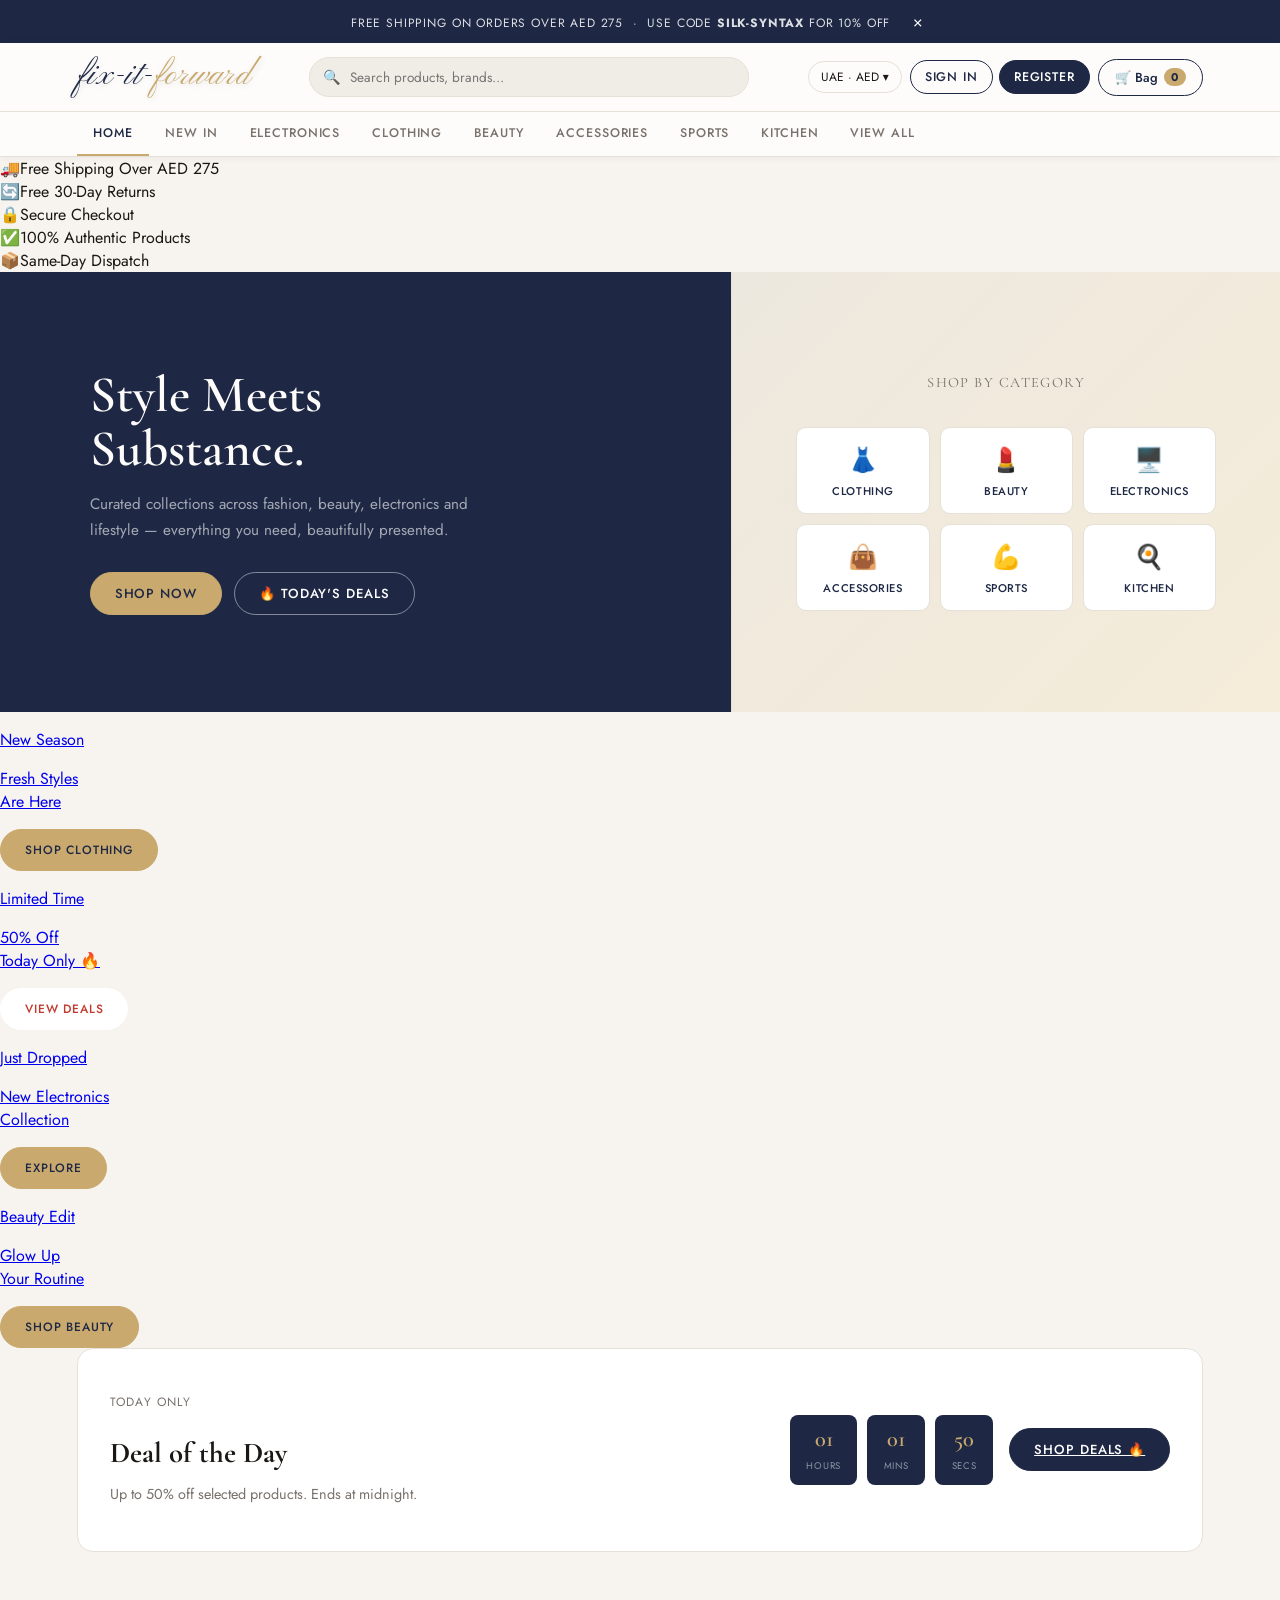
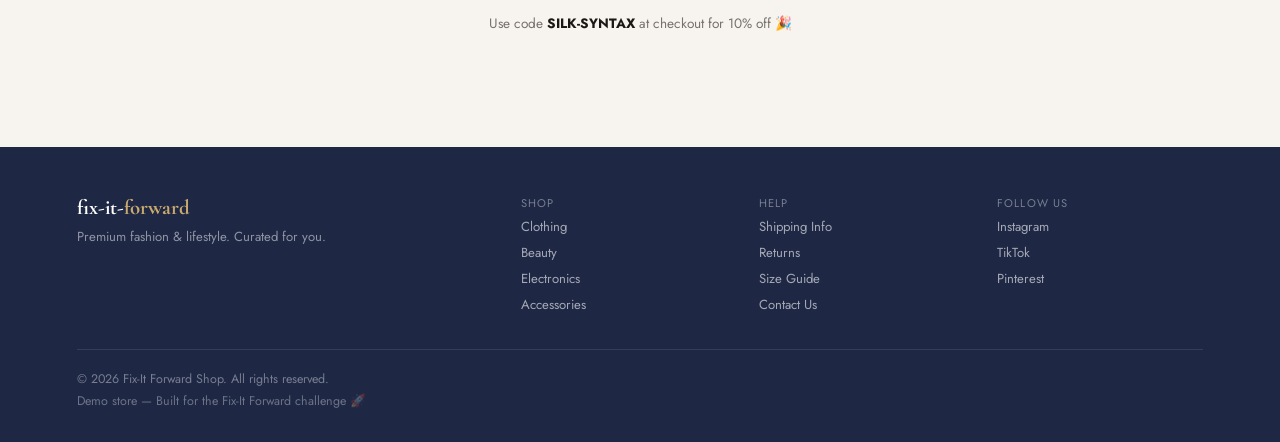
==== commit fe01c0d3: "Fix script loading order  move scripts to head, fix price filter" ====
--- a/index.html
+++ b/index.html
@@ -5,116 +5,120 @@
   <meta name="viewport" content="width=device-width,initial-scale=1.0"/>
   <title>Fix-It Forward Shop</title>
   <link rel="stylesheet" href="styles.css"/>
+  <script src="products.js"></script>
+  <script src="header.js"></script>
 </head>
 <body>
+<script>injectHeader("");</script>
 
-<script src="products.js"></script>
-<script src="header.js"></script>
-<script> injectHeader(""); </script>
+<!-- Trust strip -->
+<div class="trust-strip">
+  <div class="trust-item"><span>🚚</span><span>Free Shipping Over AED 275</span></div>
+  <div class="trust-item"><span>🔄</span><span>Free 30-Day Returns</span></div>
+  <div class="trust-item"><span>🔒</span><span>Secure Checkout</span></div>
+  <div class="trust-item"><span>✅</span><span>100% Authentic Products</span></div>
+  <div class="trust-item"><span>📦</span><span>Same-Day Dispatch</span></div>
+</div>
 
 <main>
-
-  <!-- ── HERO ── -->
+  <!-- Hero -->
   <section id="hero" class="hero" aria-labelledby="hero-title">
     <div class="hero__content">
       <h1 id="hero-title">Style Meets<br/>Substance.</h1>
-      <p>
-        Curated collections across fashion, beauty, electronics
-        and lifestyle — everything you need, beautifully presented.
-      </p>
+      <p>Curated collections across fashion, beauty, electronics and lifestyle — everything you need, beautifully presented.</p>
       <div style="display:flex;gap:12px;flex-wrap:wrap;">
-        <button class="btn btn--primary" data-scroll-target="#catalog"
-          style="background:var(--color-champagne);border-color:var(--color-champagne);color:var(--color-velvet);">
-          Shop Now
-        </button>
-        <a href="all-categories.html" class="btn btn--secondary"
-          style="border-color:rgba(255,255,255,.45);color:#fff;text-decoration:none;">
-          View All
-        </a>
+        <a href="all-categories.html" class="btn btn--primary" style="background:var(--color-champagne);border-color:var(--color-champagne);color:#1E2845;text-decoration:none;">Shop Now</a>
+        <a href="deals.html" class="btn btn--secondary" style="border-color:rgba(255,255,255,.45);color:#fff;text-decoration:none;">🔥 Today's Deals</a>
       </div>
     </div>
-
-    <div class="hero__highlight" aria-hidden="true">
-      <p style="font-family:var(--font-display);font-size:.9rem;letter-spacing:.1em;
-        text-transform:uppercase;color:var(--color-text-muted);margin-bottom:16px;">
-        Shop by Category
-      </p>
+    <div class="hero__highlight">
+      <p style="font-family:var(--font-display);font-size:.9rem;letter-spacing:.1em;text-transform:uppercase;color:var(--color-text-muted);margin-bottom:16px;">Shop by Category</p>
       <div class="hero-categories">
-        <a class="hero-cat-tile" href="category.html?cat=Clothes">
-          <span class="hero-cat-tile__icon">👗</span>Clothing
-        </a>
-        <a class="hero-cat-tile" href="category.html?cat=Make Up">
-          <span class="hero-cat-tile__icon">💄</span>Beauty
-        </a>
-        <a class="hero-cat-tile" href="category.html?cat=Electronics">
-          <span class="hero-cat-tile__icon">🖥️</span>Electronics
-        </a>
-        <a class="hero-cat-tile" href="category.html?cat=Accessories">
-          <span class="hero-cat-tile__icon">👜</span>Accessories
-        </a>
-        <a class="hero-cat-tile" href="category.html?cat=Fitness">
-          <span class="hero-cat-tile__icon">💪</span>Sports
-        </a>
-        <a class="hero-cat-tile" href="category.html?cat=Kitchen">
-          <span class="hero-cat-tile__icon">🍳</span>Kitchen
-        </a>
+        <a class="hero-cat-tile" href="category.html?cat=Clothes"><span class="hero-cat-tile__icon">👗</span>Clothing</a>
+        <a class="hero-cat-tile" href="category.html?cat=Make Up"><span class="hero-cat-tile__icon">💄</span>Beauty</a>
+        <a class="hero-cat-tile" href="category.html?cat=Electronics"><span class="hero-cat-tile__icon">🖥️</span>Electronics</a>
+        <a class="hero-cat-tile" href="category.html?cat=Accessories"><span class="hero-cat-tile__icon">👜</span>Accessories</a>
+        <a class="hero-cat-tile" href="category.html?cat=Fitness"><span class="hero-cat-tile__icon">💪</span>Sports</a>
+        <a class="hero-cat-tile" href="category.html?cat=Kitchen"><span class="hero-cat-tile__icon">🍳</span>Kitchen</a>
       </div>
     </div>
   </section>
 
-  <!-- ── CATALOG ── -->
-  <section id="catalog" class="catalog" aria-label="Product list">
-    <header class="catalog__header">
-      <h2>Featured Items</h2>
-      <div class="catalog__filters">
-        <label>
-          Sort by
-          <select id="sort-select">
-            <option value="recommended">Recommended</option>
-            <option value="price-asc">Price: Low to High</option>
-            <option value="price-desc">Price: High to Low</option>
-          </select>
-        </label>
-        <label>
-          <span class="visually-hidden">Search products</span>
-          <input id="search-input-mobile" type="search" placeholder="Search…" autocomplete="off"/>
-        </label>
+  <!-- Promo Banners -->
+  <div class="promo-banners">
+    <a href="category.html?cat=Clothes" class="promo-banner promo-banner--placeholder" style="background:linear-gradient(135deg,#1E2845,#2d3d6b);">
+      <!-- Replace with your image: <img src="YOUR_IMAGE_URL" alt=""/> -->
+      <div class="promo-banner__content">
+        <p class="promo-banner__label">New Season</p>
+        <p class="promo-banner__title">Fresh Styles<br/>Are Here</p>
+        <span class="btn btn--primary" style="background:var(--color-champagne);border-color:var(--color-champagne);color:#1E2845;font-size:.75rem;">Shop Clothing</span>
       </div>
-    </header>
+    </a>
+    <a href="deals.html" class="promo-banner promo-banner--placeholder" style="background:linear-gradient(135deg,#7b1e1e,#c0392b);">
+      <div class="promo-banner__content">
+        <p class="promo-banner__label">Limited Time</p>
+        <p class="promo-banner__title">50% Off<br/>Today Only 🔥</p>
+        <span class="btn btn--primary" style="background:#fff;border-color:#fff;color:#c0392b;font-size:.75rem;">View Deals</span>
+      </div>
+    </a>
+    <a href="category.html?cat=Electronics" class="promo-banner promo-banner--placeholder" style="background:linear-gradient(135deg,#0a1628,#1a3a5c);">
+      <div class="promo-banner__content">
+        <p class="promo-banner__label">Just Dropped</p>
+        <p class="promo-banner__title">New Electronics<br/>Collection</p>
+        <span class="btn btn--primary" style="background:var(--color-champagne);border-color:var(--color-champagne);color:#1E2845;font-size:.75rem;">Explore</span>
+      </div>
+    </a>
+    <a href="category.html?cat=Make Up" class="promo-banner promo-banner--placeholder" style="background:linear-gradient(135deg,#3d1a2e,#7b3654);">
+      <div class="promo-banner__content">
+        <p class="promo-banner__label">Beauty Edit</p>
+        <p class="promo-banner__title">Glow Up<br/>Your Routine</p>
+        <span class="btn btn--primary" style="background:var(--color-champagne);border-color:var(--color-champagne);color:#1E2845;font-size:.75rem;">Shop Beauty</span>
+      </div>
+    </a>
+  </div>
 
-    <div class="catalog__grid" id="product-grid"></div>
+  <!-- Deal of the Day teaser -->
+  <div style="padding:0 6vw 48px;">
+    <div style="background:var(--color-surface);border:1px solid var(--color-border-subtle);border-radius:var(--radius-lg);padding:32px;display:flex;align-items:center;justify-content:space-between;flex-wrap:wrap;gap:20px;">
+      <div>
+        <p style="font-size:.75rem;letter-spacing:.1em;text-transform:uppercase;color:var(--color-text-muted);margin-bottom:6px;">Today Only</p>
+        <h2 style="font-family:var(--font-display);font-size:1.8rem;color:var(--color-text);margin-bottom:8px;">Deal of the Day</h2>
+        <p style="color:var(--color-text-muted);font-size:.9rem;">Up to 50% off selected products. Ends at midnight.</p>
+      </div>
+      <div style="display:flex;align-items:center;gap:16px;flex-wrap:wrap;">
+        <div id="home-countdown" style="display:flex;gap:10px;"></div>
+        <a href="deals.html" class="btn btn--primary">Shop Deals 🔥</a>
+      </div>
+    </div>
+  </div>
 
-    <!-- Original template — untouched -->
-    <template id="product-card-template">
-      <article class="product" data-product-id="">
-        <button class="product__favorite" aria-pressed="false" aria-label="Save product">♡</button>
-        <div class="product__image-wrapper">
-          <img class="product__image" alt="" loading="lazy"/>
-        </div>
-        <div class="product__body">
-          <h3 class="product__title"></h3>
-          <p class="product__description"></p>
-          <div class="product__pricing">
-            <span class="product__price"></span>
-            <span class="product__price--compare"></span>
-          </div>
-          <div class="product__stock" aria-live="polite"></div>
-          <div class="product__actions">
-            <label class="product__qty-label">
-              Qty
-              <input class="product__qty-input" type="number" min="1" max="9" step="1" value="1"/>
-            </label>
-            <button class="btn btn--primary product__add">Add to Bag</button>
-          </div>
-        </div>
-      </article>
-    </template>
-  </section>
-
+  <!-- Promo code hint -->
+  <div style="padding:0 6vw 60px;text-align:center;">
+    <p style="font-size:.85rem;color:var(--color-text-muted);">Use code <strong style="color:var(--color-text);">SILK-SYNTAX</strong> at checkout for 10% off 🎉</p>
+  </div>
 </main>
 
-<script src="app.js"></script>
-<script> injectFooter(); </script>
-
+<script>
+  function homeCountdown(){
+    var el = document.getElementById("home-countdown");
+    if(!el) return;
+    var now = new Date();
+    var midnight = new Date(now); midnight.setHours(24,0,0,0);
+    var diff = Math.max(0, midnight - now);
+    var h = Math.floor(diff/3600000);
+    var m = Math.floor((diff%3600000)/60000);
+    var s = Math.floor((diff%60000)/1000);
+    var units = [["Hours",h],["Mins",m],["Secs",s]];
+    el.innerHTML = units.map(function(u){
+      return '<div style="background:var(--color-velvet);border-radius:8px;padding:10px 16px;text-align:center;min-width:58px;">' +
+        '<span style="font-size:1.4rem;font-weight:600;color:var(--color-champagne);display:block;font-family:var(--font-display);">' + String(u[1]).padStart(2,"0") + '</span>' +
+        '<span style="font-size:.6rem;letter-spacing:.08em;text-transform:uppercase;color:rgba(255,255,255,.5);">' + u[0] + '</span>' +
+        '</div>';
+    }).join("");
+  }
+  homeCountdown();
+  setInterval(homeCountdown, 1000);
+  injectFooter();
+</script>
 </body>
-</html>+</html>
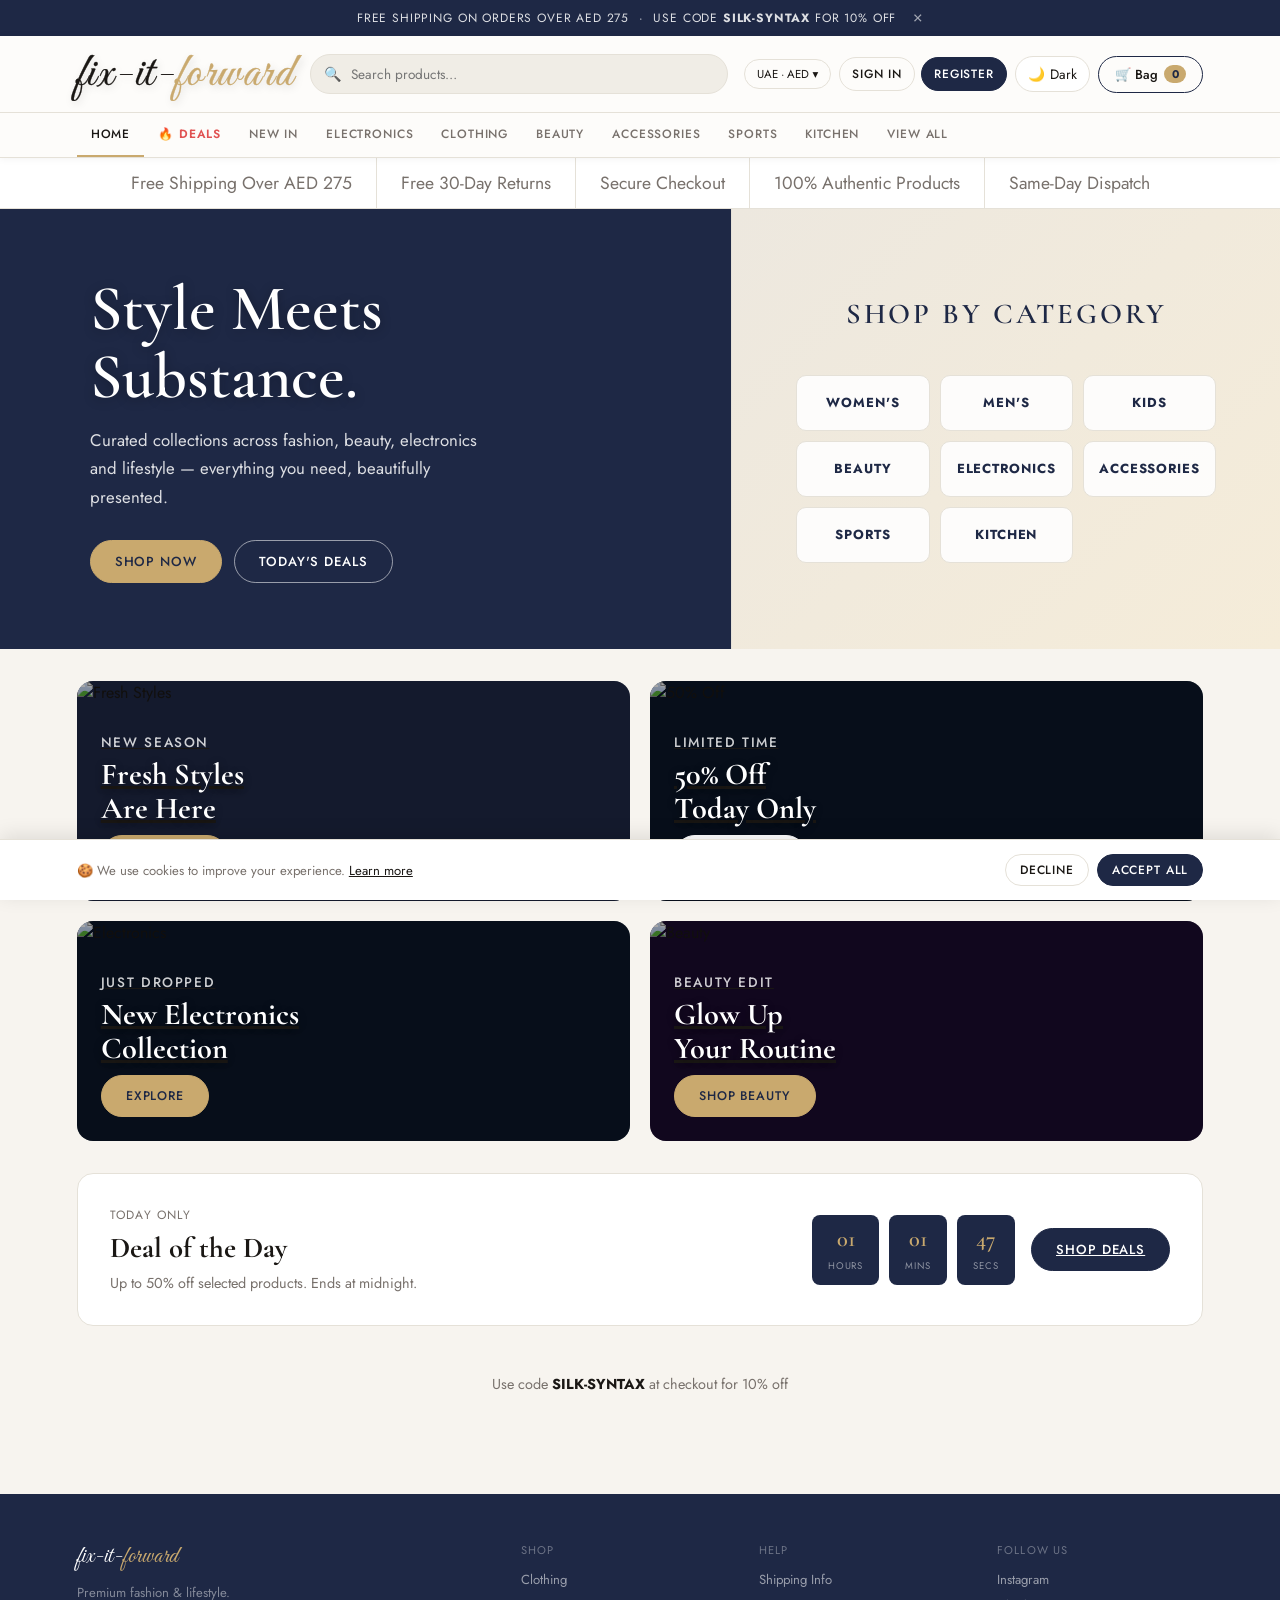
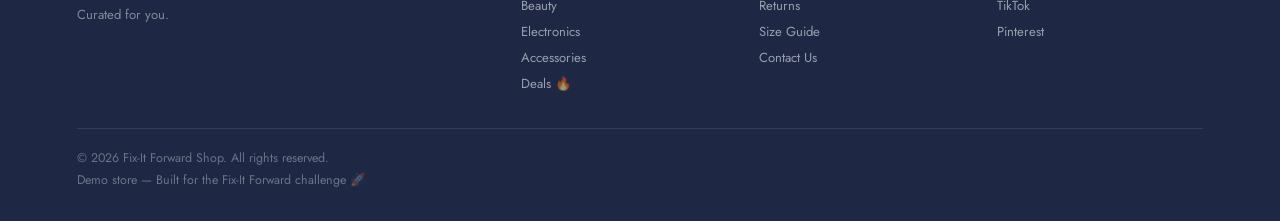
==== commit f0e38c1b: "added background images for banners" ====
--- a/index.html
+++ b/index.html
@@ -7,79 +7,248 @@
   <link rel="stylesheet" href="styles.css"/>
   <script src="products.js"></script>
   <script src="header.js"></script>
+  <style>
+    /* Hero left side bg image */
+    .hero__content {
+      position: relative;
+      overflow: hidden;
+    }
+    .hero__content::before {
+      content: '';
+      position: absolute;
+      inset: 0;
+      background-image: url('https://i.ibb.co/Vcvpyy8Y/Screenshot-2026-03-15-103332.png');
+      background-size: cover;
+      background-position: center;
+      z-index: 0;
+    }
+    .hero__content > * { position: relative; z-index: 1; }
+
+    /* Hero right side — marble bg + centered tiles */
+    .hero__highlight {
+      position: relative;
+      overflow: hidden;
+      display: flex;
+      flex-direction: column;
+      align-items: center;
+      justify-content: center;
+      padding: 40px 5vw;
+    }
+    .hero__highlight::before {
+      content: '';
+      position: absolute;
+      inset: 0;
+      background-image: url('https://i.ibb.co/8D4Yb2Dz/360-F-309670293-nvb-HEe-Qf-S6-Ul1-U4f6v-Wd-JHUXKFHz-HEOv.jpg');
+      background-size: cover;
+      background-position: center;
+      z-index: 0;
+    }
+    .hero__highlight > * { position: relative; z-index: 1; }
+
+    /* Shop by Category title — bigger + centered */
+    .shop-by-cat-title {
+      font-family: var(--font-display);
+      font-size: 1.8rem;
+      font-weight: 600;
+      letter-spacing: .1em;
+      text-transform: uppercase;
+      color: var(--color-velvet);
+      margin-bottom: 24px;
+      text-align: center;
+    }
+
+    /* Category tiles — centered text, original colour bg */
+    .hero-categories {
+      display: grid;
+      grid-template-columns: repeat(3, 1fr);
+      gap: 10px;
+      width: 100%;
+    }
+    .hero-cat-tile {
+      background: rgba(255,255,255,0.88);
+      border: 1px solid var(--color-border-subtle);
+      border-radius: var(--radius-md);
+      padding: 16px 8px;
+      text-align: center;
+      font-size: .82rem;
+      font-weight: 700;
+      letter-spacing: .07em;
+      text-transform: uppercase;
+      color: var(--color-velvet);
+      text-decoration: none;
+      display: flex;
+      align-items: center;
+      justify-content: center;
+      min-height: 56px;
+      transition: box-shadow .2s, transform .2s, background .2s;
+    }
+    .hero-cat-tile:hover {
+      box-shadow: var(--shadow-card);
+      transform: translateY(-2px);
+      background: #fff;
+    }
+    .hero-cat-tile__icon { display: none; }
+
+    /* Hero h1 — bigger */
+    .hero__content h1 {
+      font-size: clamp(2.8rem, 5vw, 4.5rem) !important;
+      color: #fff !important;
+      text-shadow: 0 2px 12px rgba(0,0,0,.3);
+    }
+    .hero__content p {
+      font-size: 1.05rem !important;
+      color: rgba(255,255,255,.85) !important;
+    }
+
+    /* Promo banners */
+    .promo-banner {
+      position: relative;
+      overflow: hidden;
+    }
+    .promo-banner img.banner-bg {
+      position: absolute;
+      inset: 0;
+      width: 100%;
+      height: 100%;
+      object-fit: cover;
+      z-index: 0;
+    }
+    .promo-banner__content {
+      position: relative;
+      z-index: 2;
+    }
+    .promo-banner__overlay {
+      position: absolute;
+      inset: 0;
+      background: rgba(0,0,0,0.35);
+      z-index: 1;
+    }
+    .promo-banner__title {
+      font-size: 1.9rem !important;
+      text-shadow: 0 2px 8px rgba(0,0,0,.4);
+    }
+    .promo-banner__label {
+      font-size: .85rem !important;
+      letter-spacing: .12em;
+    }
+  </style>
 </head>
 <body>
 <script>injectHeader("");</script>
 
 <!-- Trust strip -->
 <div class="trust-strip">
-  <div class="trust-item"><span>🚚</span><span>Free Shipping Over AED 275</span></div>
-  <div class="trust-item"><span>🔄</span><span>Free 30-Day Returns</span></div>
-  <div class="trust-item"><span>🔒</span><span>Secure Checkout</span></div>
-  <div class="trust-item"><span>✅</span><span>100% Authentic Products</span></div>
-  <div class="trust-item"><span>📦</span><span>Same-Day Dispatch</span></div>
+  <div class="trust-item"><span>Free Shipping Over AED 275</span></div>
+  <div class="trust-item"><span>Free 30-Day Returns</span></div>
+  <div class="trust-item"><span>Secure Checkout</span></div>
+  <div class="trust-item"><span>100% Authentic Products</span></div>
+  <div class="trust-item"><span>Same-Day Dispatch</span></div>
 </div>
 
 <main>
-  <!-- Hero -->
+
+  <!-- HERO -->
   <section id="hero" class="hero" aria-labelledby="hero-title">
+
+    <!-- LEFT: Style Meets Substance with image bg -->
     <div class="hero__content">
       <h1 id="hero-title">Style Meets<br/>Substance.</h1>
       <p>Curated collections across fashion, beauty, electronics and lifestyle — everything you need, beautifully presented.</p>
       <div style="display:flex;gap:12px;flex-wrap:wrap;">
-        <a href="all-categories.html" class="btn btn--primary" style="background:var(--color-champagne);border-color:var(--color-champagne);color:#1E2845;text-decoration:none;">Shop Now</a>
-        <a href="deals.html" class="btn btn--secondary" style="border-color:rgba(255,255,255,.45);color:#fff;text-decoration:none;">🔥 Today's Deals</a>
+        <a href="all-categories.html" class="btn btn--primary"
+           style="background:var(--color-champagne);border-color:var(--color-champagne);color:#1E2845;text-decoration:none;">
+          Shop Now
+        </a>
+        <a href="deals.html" class="btn btn--secondary"
+           style="border-color:rgba(255,255,255,.55);color:#fff;text-decoration:none;">
+          Today's Deals
+        </a>
       </div>
     </div>
+
+    <!-- RIGHT: Shop by Category with marble bg -->
     <div class="hero__highlight">
-      <p style="font-family:var(--font-display);font-size:.9rem;letter-spacing:.1em;text-transform:uppercase;color:var(--color-text-muted);margin-bottom:16px;">Shop by Category</p>
+      <p class="shop-by-cat-title">Shop by Category</p>
       <div class="hero-categories">
-        <a class="hero-cat-tile" href="category.html?cat=Clothes"><span class="hero-cat-tile__icon">👗</span>Clothing</a>
-        <a class="hero-cat-tile" href="category.html?cat=Make Up"><span class="hero-cat-tile__icon">💄</span>Beauty</a>
-        <a class="hero-cat-tile" href="category.html?cat=Electronics"><span class="hero-cat-tile__icon">🖥️</span>Electronics</a>
-        <a class="hero-cat-tile" href="category.html?cat=Accessories"><span class="hero-cat-tile__icon">👜</span>Accessories</a>
-        <a class="hero-cat-tile" href="category.html?cat=Fitness"><span class="hero-cat-tile__icon">💪</span>Sports</a>
-        <a class="hero-cat-tile" href="category.html?cat=Kitchen"><span class="hero-cat-tile__icon">🍳</span>Kitchen</a>
+        <a class="hero-cat-tile" href="category.html?cat=Women's">Women's</a>
+        <a class="hero-cat-tile" href="category.html?cat=Men's">Men's</a>
+        <a class="hero-cat-tile" href="category.html?cat=Kids">Kids</a>
+        <a class="hero-cat-tile" href="category.html?cat=Make Up">Beauty</a>
+        <a class="hero-cat-tile" href="category.html?cat=Electronics">Electronics</a>
+        <a class="hero-cat-tile" href="category.html?cat=Accessories">Accessories</a>
+        <a class="hero-cat-tile" href="category.html?cat=Fitness">Sports</a>
+        <a class="hero-cat-tile" href="category.html?cat=Kitchen">Kitchen</a>
       </div>
     </div>
+
   </section>
 
-  <!-- Promo Banners -->
+  <!-- PROMO BANNERS -->
   <div class="promo-banners">
-    <a href="category.html?cat=Clothes" class="promo-banner promo-banner--placeholder" style="background:linear-gradient(135deg,#1E2845,#2d3d6b);">
-      <!-- Replace with your image: <img src="YOUR_IMAGE_URL" alt=""/> -->
+
+    <!-- BANNER 1 — Fresh Styles -->
+    <a href="category.html?cat=Women's" class="promo-banner" style="background:#1E2845;">
+      <img class="banner-bg" src="https://i.ibb.co/SwzR84qZ/Screenshot-2026-03-15-000750.png" alt="Fresh Styles"/>
+      <div class="promo-banner__overlay"></div>
       <div class="promo-banner__content">
         <p class="promo-banner__label">New Season</p>
         <p class="promo-banner__title">Fresh Styles<br/>Are Here</p>
-        <span class="btn btn--primary" style="background:var(--color-champagne);border-color:var(--color-champagne);color:#1E2845;font-size:.75rem;">Shop Clothing</span>
-      </div>
-    </a>
-    <a href="deals.html" class="promo-banner promo-banner--placeholder" style="background:linear-gradient(135deg,#7b1e1e,#c0392b);">
+        <span class="btn btn--primary"
+              style="background:var(--color-champagne);border-color:var(--color-champagne);color:#1E2845;font-size:.78rem;text-decoration:none;">
+          Shop Now
+        </span>
+      </div>
+    </a>
+
+    <!-- BANNER 2 — 50% Off -->
+    <a href="deals.html" class="promo-banner" style="background:#0a1628;">
+      <img class="banner-bg" src="https://i.ibb.co/S43dszqp/Screenshot-2026-03-15-102842.png" alt="50% Off"/>
+      <div class="promo-banner__overlay"></div>
       <div class="promo-banner__content">
         <p class="promo-banner__label">Limited Time</p>
-        <p class="promo-banner__title">50% Off<br/>Today Only 🔥</p>
-        <span class="btn btn--primary" style="background:#fff;border-color:#fff;color:#c0392b;font-size:.75rem;">View Deals</span>
-      </div>
-    </a>
-    <a href="category.html?cat=Electronics" class="promo-banner promo-banner--placeholder" style="background:linear-gradient(135deg,#0a1628,#1a3a5c);">
+        <p class="promo-banner__title">50% Off<br/>Today Only</p>
+        <span class="btn btn--primary"
+              style="background:#fff;border-color:#fff;color:#1E2845;font-size:.78rem;">
+          View Deals
+        </span>
+      </div>
+    </a>
+
+    <!-- BANNER 3 — Electronics -->
+    <a href="category.html?cat=Electronics" class="promo-banner" style="background:#0a1628;">
+      <img class="banner-bg" src="https://i.ibb.co/kVsGXLKP/Screenshot-2026-03-15-103020.png" alt="Electronics"/>
+      <div class="promo-banner__overlay"></div>
       <div class="promo-banner__content">
         <p class="promo-banner__label">Just Dropped</p>
         <p class="promo-banner__title">New Electronics<br/>Collection</p>
-        <span class="btn btn--primary" style="background:var(--color-champagne);border-color:var(--color-champagne);color:#1E2845;font-size:.75rem;">Explore</span>
-      </div>
-    </a>
-    <a href="category.html?cat=Make Up" class="promo-banner promo-banner--placeholder" style="background:linear-gradient(135deg,#3d1a2e,#7b3654);">
+        <span class="btn btn--primary"
+              style="background:var(--color-champagne);border-color:var(--color-champagne);color:#1E2845;font-size:.78rem;">
+          Explore
+        </span>
+      </div>
+    </a>
+
+    <!-- BANNER 4 — Beauty -->
+    <a href="category.html?cat=Make Up" class="promo-banner" style="background:#1a0a2e;">
+      <img class="banner-bg" src="https://i.ibb.co/Y75DcP3c/Screenshot-2026-03-15-103159.png" alt="Beauty"/>
+      <div class="promo-banner__overlay"></div>
       <div class="promo-banner__content">
         <p class="promo-banner__label">Beauty Edit</p>
         <p class="promo-banner__title">Glow Up<br/>Your Routine</p>
-        <span class="btn btn--primary" style="background:var(--color-champagne);border-color:var(--color-champagne);color:#1E2845;font-size:.75rem;">Shop Beauty</span>
-      </div>
-    </a>
+        <span class="btn btn--primary"
+              style="background:var(--color-champagne);border-color:var(--color-champagne);color:#1E2845;font-size:.78rem;">
+          Shop Beauty
+        </span>
+      </div>
+    </a>
+
   </div>
 
-  <!-- Deal of the Day teaser -->
+  <!-- Deal of the Day -->
   <div style="padding:0 6vw 48px;">
-    <div style="background:var(--color-surface);border:1px solid var(--color-border-subtle);border-radius:var(--radius-lg);padding:32px;display:flex;align-items:center;justify-content:space-between;flex-wrap:wrap;gap:20px;">
+    <div style="background:var(--color-surface);border:1px solid var(--color-border-subtle);
+                border-radius:var(--radius-lg);padding:32px;
+                display:flex;align-items:center;justify-content:space-between;flex-wrap:wrap;gap:20px;">
       <div>
         <p style="font-size:.75rem;letter-spacing:.1em;text-transform:uppercase;color:var(--color-text-muted);margin-bottom:6px;">Today Only</p>
         <h2 style="font-family:var(--font-display);font-size:1.8rem;color:var(--color-text);margin-bottom:8px;">Deal of the Day</h2>
@@ -87,15 +256,18 @@
       </div>
       <div style="display:flex;align-items:center;gap:16px;flex-wrap:wrap;">
         <div id="home-countdown" style="display:flex;gap:10px;"></div>
-        <a href="deals.html" class="btn btn--primary">Shop Deals 🔥</a>
+        <a href="deals.html" class="btn btn--primary">Shop Deals</a>
       </div>
     </div>
   </div>
 
-  <!-- Promo code hint -->
+  <!-- Promo code -->
   <div style="padding:0 6vw 60px;text-align:center;">
-    <p style="font-size:.85rem;color:var(--color-text-muted);">Use code <strong style="color:var(--color-text);">SILK-SYNTAX</strong> at checkout for 10% off 🎉</p>
+    <p style="font-size:.9rem;color:var(--color-text-muted);">
+      Use code <strong style="color:var(--color-text);">SILK-SYNTAX</strong> at checkout for 10% off
+    </p>
   </div>
+
 </main>
 
 <script>
@@ -108,12 +280,12 @@
     var h = Math.floor(diff/3600000);
     var m = Math.floor((diff%3600000)/60000);
     var s = Math.floor((diff%60000)/1000);
-    var units = [["Hours",h],["Mins",m],["Secs",s]];
-    el.innerHTML = units.map(function(u){
+    el.innerHTML = [["Hours",h],["Mins",m],["Secs",s]].map(function(u){
       return '<div style="background:var(--color-velvet);border-radius:8px;padding:10px 16px;text-align:center;min-width:58px;">' +
-        '<span style="font-size:1.4rem;font-weight:600;color:var(--color-champagne);display:block;font-family:var(--font-display);">' + String(u[1]).padStart(2,"0") + '</span>' +
-        '<span style="font-size:.6rem;letter-spacing:.08em;text-transform:uppercase;color:rgba(255,255,255,.5);">' + u[0] + '</span>' +
-        '</div>';
+        '<span style="font-size:1.4rem;font-weight:600;color:var(--color-champagne);display:block;font-family:var(--font-display);">' +
+        String(u[1]).padStart(2,"0") + '</span>' +
+        '<span style="font-size:.6rem;letter-spacing:.08em;text-transform:uppercase;color:rgba(255,255,255,.5);">' +
+        u[0] + '</span></div>';
     }).join("");
   }
   homeCountdown();
--- a/styles.css
+++ b/styles.css
@@ -1,61 +1,67 @@
 /* ============================================================
-   styles.css  —  Fix-It Forward · Silk-Syntax Edition
-   Brand: Silk · Marble · Champagne · Velvet · Pearl · Onyx
-   Original class names fully preserved
+   styles.css — Fix-It Forward · Silk-Syntax Edition
+   Dark/Light mode · Micro-animations · Mobile responsive
+   Original class names preserved
    ============================================================ */
 
-@import url('https://fonts.googleapis.com/css2?family=Cormorant+Garamond:ital,wght@0,400;0,500;0,600;0,700;1,400&family=Jost:wght@300;400;500;600&display=swap');
-
-/* Scriptina Pro via CSS font-face (Google Fonts doesn't host it,
-   so we fall back to a cursive stack that looks similar) */
-@import url('https://fonts.googleapis.com/css2?family=Pinyon+Script&display=swap');
-
+@import url('https://fonts.googleapis.com/css2?family=Cormorant+Garamond:ital,wght@0,400;0,500;0,600;0,700;1,400&family=Jost:wght@300;400;500;600&family=Great+Vibes&display=swap');
+
+/* ── Light mode (default) ── */
 :root {
-  --color-silk:          #EEEBD9;
-  --color-marble:        #F0EDE6;
-  --color-champagne:     #C9A96E;
-  --color-velvet:        #1E2845;
-  --color-pearl:         #FDFCFA;
-  --color-onyx:          #0D0D0D;
-
   --color-bg:            #F7F4EF;
   --color-surface:       #FFFFFF;
   --color-surface-soft:  #F0EDE6;
+  --color-marble:        #F0EDE6;
   --color-primary:       #1E2845;
-  --color-primary-soft:  rgba(30,40,69,0.08);
+  --color-primary-soft:  rgba(30,40,69,.08);
   --color-accent:        #C9A96E;
+  --color-champagne:     #C9A96E;
+  --color-velvet:        #1E2845;
   --color-text:          #1a1714;
   --color-text-muted:    #78716c;
   --color-border-subtle: #E5E1D8;
-  --shadow-soft:         0 4px 24px rgba(30,40,69,0.10);
-  --shadow-card:         0 2px 10px rgba(0,0,0,0.055);
+  --color-pearl:         #FDFCFA;
+  --shadow-soft:         0 4px 24px rgba(30,40,69,.10);
+  --shadow-card:         0 2px 10px rgba(0,0,0,.055);
+  --shadow-hover:        0 10px 36px rgba(30,40,69,.13);
   --radius-lg:           16px;
   --radius-md:           10px;
   --radius-pill:         999px;
-
-  --font-display:  'Cormorant Garamond', Georgia, serif;
-  --font-script:   'Pinyon Script', 'Brush Script MT', cursive;
-  --font-body:     'Jost', system-ui, sans-serif;
+  --font-display:        'Cormorant Garamond', Georgia, serif;
+  --font-script:         'Great Vibes', cursive;
+  --font-body:           'Jost', system-ui, sans-serif;
+  --transition-fast:     0.18s ease;
+  --transition-med:      0.28s ease;
+}
+
+/* ── Dark mode ── */
+[data-theme="dark"] {
+  --color-bg:            #0f1117;
+  --color-surface:       #181c27;
+  --color-surface-soft:  #1e2235;
+  --color-marble:        #1e2235;
+  --color-primary:       #C9A96E;
+  --color-primary-soft:  rgba(201,169,110,.12);
+  --color-accent:        #C9A96E;
+  --color-champagne:     #C9A96E;
+  --color-velvet:        #C9A96E;
+  --color-text:          #f0ece4;
+  --color-text-muted:    #9a9082;
+  --color-border-subtle: #2a2f3d;
+  --color-pearl:         #181c27;
+  --shadow-soft:         0 4px 24px rgba(0,0,0,.4);
+  --shadow-card:         0 2px 10px rgba(0,0,0,.3);
+  --shadow-hover:        0 10px 36px rgba(0,0,0,.45);
 }
 
 /* ── Reset ── */
-* { box-sizing: border-box; }
-
-body {
-  margin: 0;
-  font-family: var(--font-body);
-  background: var(--color-bg);
-  color: var(--color-text);
-  -webkit-font-smoothing: antialiased;
-}
-
-img { max-width:100%; display:block; }
-button { font:inherit; }
-
-.visually-hidden {
-  position:absolute;width:1px;height:1px;padding:0;margin:-1px;
-  overflow:hidden;clip:rect(0,0,0,0);white-space:nowrap;border:0;
-}
+* { box-sizing: border-box; margin: 0; padding: 0; }
+body { font-family: var(--font-body); background: var(--color-bg); color: var(--color-text); -webkit-font-smoothing: antialiased; transition: background var(--transition-med), color var(--transition-med); }
+img { max-width: 100%; display: block; }
+button { font: inherit; cursor: pointer; }
+a { color: inherit; }
+
+.visually-hidden { position:absolute;width:1px;height:1px;padding:0;margin:-1px;overflow:hidden;clip:rect(0,0,0,0);white-space:nowrap;border:0; }
 
 /* ════════════════════════════════════════
    ANNOUNCEMENT BAR
@@ -68,486 +74,311 @@
   letter-spacing: .07em;
   padding: 9px 16px;
   font-family: var(--font-body);
-}
+  position: relative;
+}
+[data-theme="dark"] .announcement-bar { background: #0a0d14; border-bottom: 1px solid var(--color-border-subtle); }
 
 /* ════════════════════════════════════════
    HEADER
 ════════════════════════════════════════ */
 .site-header {
-  position: sticky;
-  top: 0;
-  z-index: 100;
+  position: sticky; top: 0; z-index: 100;
   background: var(--color-pearl);
   border-bottom: 1px solid var(--color-border-subtle);
   box-shadow: 0 1px 8px rgba(0,0,0,.05);
-}
-
-.header-top {
-  display: flex;
-  align-items: center;
-  justify-content: space-between;
-  padding: 14px 6vw;
-  gap: 16px;
-}
-
-/* ── LOGO — Scriptina-style script font ── */
-.logo {
-  font-family: var(--font-script);
-  font-weight: 400;
-  font-size: 2.1rem;
-  letter-spacing: .02em;
-  text-decoration: none;
-  color: var(--color-velvet);
-  line-height: 1;
-  white-space: nowrap;
-  text-shadow: 1px 2px 6px rgba(30,40,69,.12);
-}
+  transition: background var(--transition-med);
+}
+.header-top { display: flex; align-items: center; justify-content: space-between; padding: 14px 6vw; gap: 16px; }
+
+/* Script logo */
+.logo { font-family: var(--font-script); font-weight: 400; font-size: 3rem; letter-spacing: .03em; text-decoration: none; color: var(--color-text); line-height: 1; white-space: nowrap; text-shadow: 2px 3px 8px rgba(0,0,0,.15); transition: opacity var(--transition-fast); -webkit-text-stroke: 0.3px currentColor; }
+.logo:hover { opacity: .8; }
 .logo span { color: var(--color-champagne); }
 
-/* ── Header search ── */
-.header-search {
-  flex: 1;
-  max-width: 440px;
-  position: relative;
-}
-.header-search input {
-  width: 100%;
-  padding: 9px 16px 9px 40px;
-  border: 1px solid var(--color-border-subtle);
-  border-radius: var(--radius-pill);
-  background: var(--color-marble);
-  font-family: var(--font-body);
-  font-size: .85rem;
-  color: var(--color-text);
-  outline: none;
-  transition: border-color .2s;
-}
-.header-search input:focus { border-color: var(--color-champagne); }
-.header-search__icon {
-  position:absolute;left:14px;top:50%;transform:translateY(-50%);
-  color:var(--color-text-muted);font-size:.88rem;pointer-events:none;
-}
-
-/* ── Header icons ── */
-.header-icons {
-  display: flex;
-  align-items: center;
-  gap: 8px;
-}
-
-.header-cart {
-  display: inline-flex;
-  align-items: center;
-  gap: 6px;
-  padding: 8px 16px;
-  border-radius: var(--radius-pill);
-  border: 1.5px solid var(--color-velvet);
-  background: transparent;
-  color: var(--color-velvet);
-  cursor: pointer;
-  font-size: .82rem;
-  font-weight: 500;
-  transition: background .2s, color .2s;
-  white-space: nowrap;
-}
-.header-cart:hover { background:var(--color-velvet); color:#fff; }
-
-.header-cart__count {
-  display: inline-flex;
-  min-width: 1.4rem;
-  justify-content: center;
-  border-radius: 999px;
-  padding: 1px 5px;
-  background: var(--color-champagne);
-  color: var(--color-velvet);
-  font-size: .7rem;
-  font-weight: 700;
-}
-
-/* ── Nav bar ── */
-.nav {
-  border-top: 1px solid var(--color-border-subtle);
-  display: flex;
-  align-items: center;
-  padding: 0 6vw;
-  overflow-x: auto;
-  scrollbar-width: none;
-}
-.nav::-webkit-scrollbar { display:none; }
-
-.nav__toggle {
-  display: none;
-  border: none;
-  background: transparent;
-  color: var(--color-text);
-  font-size: 1.2rem;
-  padding: 12px 0;
-  cursor: pointer;
-}
-
-.nav__list {
-  display: flex;
-  list-style: none;
-  gap: 0;
-  padding: 0;
-  margin: 0;
-}
-.nav__list a {
-  display: block;
-  padding: 12px 16px;
-  color: var(--color-text-muted);
-  text-decoration: none;
-  font-size: .78rem;
-  font-weight: 500;
-  letter-spacing: .07em;
-  text-transform: uppercase;
-  border-bottom: 2px solid transparent;
-  transition: color .2s, border-color .2s;
-  white-space: nowrap;
-}
-.nav__list a:hover,
-.nav__list a.active {
-  color: var(--color-velvet);
-  border-bottom-color: var(--color-champagne);
-}
-
-/* ════════════════════════════════════════
-   HERO
-════════════════════════════════════════ */
-.hero {
-  display: grid;
-  grid-template-columns: minmax(0,3.2fr) minmax(0,2.4fr);
-  gap: 0;
-  min-height: 440px;
-  overflow: hidden;
-}
-
-.hero__content {
-  background: var(--color-velvet);
-  padding: 64px 7vw;
-  display: flex;
-  flex-direction: column;
-  justify-content: center;
-}
-.hero__content h1 {
-  font-family: var(--font-display);
-  font-size: clamp(2.4rem,4vw,3.8rem);
-  line-height: 1.05;
-  margin: 0 0 16px;
-  color: var(--color-pearl);
-  font-weight: 600;
-}
-.hero__content p {
-  margin: 0 0 28px;
-  color: rgba(255,255,255,.6);
-  font-size: .95rem;
-  line-height: 1.7;
-  max-width: 400px;
-}
-
-.hero__highlight {
-  background: linear-gradient(135deg, #EDE8DF 0%, #F5ECD9 100%);
-  display: flex;
-  flex-direction: column;
-  align-items: center;
-  justify-content: center;
-  padding: 40px 5vw;
-  gap: 20px;
-  border-left: 1px solid var(--color-border-subtle);
-}
-.hero__highlight p { margin:0;color:var(--color-text); }
-
-.hero-categories {
-  display: grid;
-  grid-template-columns: repeat(3,1fr);
-  gap: 10px;
-  width: 100%;
-}
-
-.hero-cat-tile {
-  background: #fff;
-  border: 1px solid var(--color-border-subtle);
-  border-radius: var(--radius-md);
-  padding: 14px 8px;
-  text-align: center;
-  cursor: pointer;
-  transition: box-shadow .2s, transform .2s;
-  font-size: .7rem;
-  font-weight: 500;
-  letter-spacing: .05em;
-  text-transform: uppercase;
-  color: var(--color-velvet);
-  text-decoration: none;
-  display: flex;
-  flex-direction: column;
-  gap: 6px;
-  align-items: center;
-}
-.hero-cat-tile:hover { box-shadow:var(--shadow-card);transform:translateY(-2px); }
-.hero-cat-tile__icon { font-size:1.5rem; }
+/* Header search */
+.header-search { flex: 1; max-width: 440px; position: relative; }
+.header-search input { width: 100%; padding: 9px 16px 9px 40px; border: 1px solid var(--color-border-subtle); border-radius: var(--radius-pill); background: var(--color-marble); font-family: var(--font-body); font-size: .85rem; color: var(--color-text); outline: none; transition: border-color var(--transition-fast), box-shadow var(--transition-fast); }
+.header-search input:focus { border-color: var(--color-champagne); box-shadow: 0 0 0 3px rgba(201,169,110,.15); }
+.header-search__icon { position: absolute; left: 14px; top: 50%; transform: translateY(-50%); color: var(--color-text-muted); font-size: .88rem; pointer-events: none; }
+
+/* Header icons */
+.header-icons { display: flex; align-items: center; gap: 8px; }
+
+/* Theme toggle */
+.theme-toggle { background: var(--color-surface); border: 1px solid var(--color-border-subtle); border-radius: var(--radius-pill); padding: 7px 12px; font-size: .85rem; color: var(--color-text); transition: all var(--transition-fast); display: flex; align-items: center; gap: 5px; }
+.theme-toggle:hover { border-color: var(--color-champagne); }
+
+/* Cart button */
+.header-cart { display: inline-flex; align-items: center; gap: 6px; padding: 8px 16px; border-radius: var(--radius-pill); border: 1.5px solid var(--color-velvet); background: transparent; color: var(--color-text); font-size: .82rem; font-weight: 500; transition: all var(--transition-fast); white-space: nowrap; position: relative; overflow: hidden; }
+.header-cart::before { content: ''; position: absolute; inset: 0; background: var(--color-velvet); transform: scaleX(0); transform-origin: left; transition: transform var(--transition-fast); z-index: -1; }
+.header-cart:hover::before { transform: scaleX(1); }
+.header-cart:hover { color: #fff; border-color: var(--color-velvet); }
+.header-cart__count { display: inline-flex; min-width: 1.4rem; justify-content: center; border-radius: 999px; padding: 1px 5px; background: var(--color-champagne); color: var(--color-velvet); font-size: .7rem; font-weight: 700; transition: transform var(--transition-fast); }
+.header-cart__count.bump { animation: countBump .3s ease; }
+
+@keyframes countBump { 0%,100%{transform:scale(1)} 50%{transform:scale(1.5)} }
+
+/* Nav bar */
+.nav { border-top: 1px solid var(--color-border-subtle); display: flex; align-items: center; padding: 0 6vw; overflow-x: auto; scrollbar-width: none; }
+.nav::-webkit-scrollbar { display: none; }
+.nav__toggle { display: none; border: none; background: transparent; color: var(--color-text); font-size: 1.3rem; padding: 12px 0; transition: transform var(--transition-fast); }
+.nav__toggle:hover { transform: scale(1.1); }
+.nav__list { display: flex; list-style: none; gap: 0; padding: 0; }
+.nav__list a { display: block; padding: 12px 14px; color: var(--color-text-muted); text-decoration: none; font-size: .75rem; font-weight: 500; letter-spacing: .07em; text-transform: uppercase; border-bottom: 2px solid transparent; transition: color var(--transition-fast), border-color var(--transition-fast); white-space: nowrap; }
+.nav__list a:hover, .nav__list a.active { color: var(--color-text); border-bottom-color: var(--color-champagne); }
+.nav__list .deals-link a { color: #e05252 !important; font-weight: 600; }
+.nav__list .deals-link a:hover { border-bottom-color: #e05252; }
+
+/* ════════════════════════════════════════
+   TRUST BADGES STRIP
+════════════════════════════════════════ */
+.trust-strip { display: flex; justify-content: center; gap: 0; background: var(--color-surface); border-bottom: 1px solid var(--color-border-subtle); overflow-x: auto; scrollbar-width: none; }
+.trust-strip::-webkit-scrollbar { display: none; }
+.trust-item { display: flex; align-items: center; gap: 8px; padding: 12px 24px; font-size: .78rem; color: var(--color-text-muted); border-right: 1px solid var(--color-border-subtle); white-space: nowrap; }
+.trust-item:last-child { border-right: none; }
+.trust-item span:first-child { font-size: 1.1rem; }
+
+/* ════════════════════════════════════════
+   HERO / HOME PAGE
+════════════════════════════════════════ */
+.hero { display: grid; grid-template-columns: minmax(0,3.2fr) minmax(0,2.4fr); min-height: 440px; overflow: hidden; }
+.hero__content { background: var(--color-velvet); padding: 64px 7vw; display: flex; flex-direction: column; justify-content: center; }
+[data-theme="dark"] .hero__content { background: #0a0d14; }
+.hero__content h1 { font-family: var(--font-display); font-size: clamp(2.4rem,4vw,3.8rem); line-height: 1.05; margin-bottom: 16px; color: #fff; font-weight: 600; }
+.hero__content p { margin-bottom: 28px; color: rgba(255,255,255,.6); font-size: .95rem; line-height: 1.7; max-width: 400px; }
+.hero__highlight { background: linear-gradient(135deg,#EDE8DF 0%,#F5ECD9 100%); display: flex; flex-direction: column; align-items: center; justify-content: center; padding: 40px 5vw; gap: 20px; border-left: 1px solid var(--color-border-subtle); }
+[data-theme="dark"] .hero__highlight { background: var(--color-surface); }
+.hero-categories { display: grid; grid-template-columns: repeat(3,1fr); gap: 10px; width: 100%; }
+.hero-cat-tile { background: var(--color-surface); border: 1px solid var(--color-border-subtle); border-radius: var(--radius-md); padding: 14px 8px; text-align: center; font-size: .7rem; font-weight: 500; letter-spacing: .05em; text-transform: uppercase; color: var(--color-text); text-decoration: none; display: flex; flex-direction: column; gap: 6px; align-items: center; transition: box-shadow var(--transition-fast), transform var(--transition-fast); }
+.hero-cat-tile:hover { box-shadow: var(--shadow-hover); transform: translateY(-3px); }
+.hero-cat-tile__icon { font-size: 1.5rem; }
+
+/* Promo banners */
+.promo-banners { padding: 32px 6vw; display: grid; grid-template-columns: 1fr 1fr; gap: 20px; }
+.promo-banner { border-radius: var(--radius-lg); overflow: hidden; min-height: 220px; position: relative; display: flex; align-items: flex-end; padding: 24px; background: var(--color-surface-soft); transition: transform var(--transition-med), box-shadow var(--transition-med); }
+.promo-banner:hover { transform: translateY(-4px); box-shadow: var(--shadow-hover); }
+.promo-banner img { position: absolute; inset: 0; width: 100%; height: 100%; object-fit: cover; }
+.promo-banner__content { position: relative; z-index: 2; }
+.promo-banner__label { font-size: .7rem; letter-spacing: .1em; text-transform: uppercase; color: rgba(255,255,255,.8); font-weight: 500; margin-bottom: 6px; }
+.promo-banner__title { font-family: var(--font-display); font-size: 2.6rem; font-weight: 700; color: #fff; line-height: 1.1; margin-bottom: 10px; text-shadow: 0 2px 8px rgba(0,0,0,.4); }
+.promo-banner--placeholder { background: var(--color-velvet); }
+[data-theme="dark"] .promo-banner--placeholder { background: #0a0d14; }
 
 /* ════════════════════════════════════════
    BUTTONS
 ════════════════════════════════════════ */
-.btn {
-  border-radius: var(--radius-pill);
-  border: 0;
-  padding: 11px 24px;
-  font-size: .82rem;
-  font-weight: 500;
-  letter-spacing: .07em;
-  cursor: pointer;
-  display: inline-flex;
-  align-items: center;
-  justify-content: center;
-  gap: 6px;
-  transition: all .2s;
-  font-family: var(--font-body);
-  text-transform: uppercase;
-}
-.btn--primary {
-  background: var(--color-velvet);
-  color: #fff;
-  border: 1.5px solid var(--color-velvet);
-}
-.btn--primary:hover { background:#131d36;border-color:#131d36; }
-.btn--secondary {
-  background: transparent;
-  color: var(--color-velvet);
-  border: 1.5px solid var(--color-velvet);
-}
-.btn--secondary:hover { background:var(--color-velvet);color:#fff; }
-.btn--full { width:100%; }
-.btn:disabled { opacity:.5;cursor:not-allowed; }
-
-/* ════════════════════════════════════════
-   CATALOG
-════════════════════════════════════════ */
-.catalog { padding:32px 6vw 60px; }
-
-.catalog__header {
-  display:flex;justify-content:space-between;align-items:center;
-  margin-bottom:20px;padding-bottom:16px;
-  border-bottom:1px solid var(--color-border-subtle);gap:16px;
-}
-.catalog__header h2 {
-  margin:0;font-family:var(--font-display);
-  font-size:1.6rem;font-weight:600;color:var(--color-velvet);
-}
-
-.catalog__filters {
-  display:flex;gap:12px;align-items:center;
-}
-.catalog__filters label {
-  display:inline-flex;align-items:center;gap:7px;
-  font-size:.82rem;color:var(--color-text-muted);
-}
-.catalog__filters select,
-.catalog__filters input[type="search"] {
-  background:var(--color-surface);border-radius:var(--radius-pill);
-  border:1px solid var(--color-border-subtle);color:var(--color-text);
-  padding:7px 14px;font-size:.82rem;font-family:var(--font-body);outline:none;
-  transition:border-color .2s;
-}
-.catalog__filters select:focus,
-.catalog__filters input[type="search"]:focus { border-color:var(--color-champagne); }
-
-#category-filters {
-  display:flex;flex-wrap:wrap;gap:8px;margin-bottom:24px;
-}
-#category-filters .btn { font-size:.72rem;padding:6px 16px; }
-
-.catalog__grid {
-  display:grid;
-  grid-template-columns:repeat(4,minmax(0,1fr));
-  gap:20px;
-}
+.btn { border-radius: var(--radius-pill); border: 0; padding: 11px 24px; font-size: .82rem; font-weight: 500; letter-spacing: .07em; display: inline-flex; align-items: center; justify-content: center; gap: 6px; transition: all var(--transition-fast); font-family: var(--font-body); text-transform: uppercase; position: relative; overflow: hidden; }
+.btn::after { content: ''; position: absolute; inset: 0; background: rgba(255,255,255,.12); opacity: 0; transition: opacity var(--transition-fast); }
+.btn:hover::after { opacity: 1; }
+.btn:active { transform: scale(.97); }
+.btn--primary { background: var(--color-velvet); color: #fff; border: 1.5px solid var(--color-velvet); }
+.btn--primary:hover { box-shadow: 0 6px 20px rgba(30,40,69,.3); transform: translateY(-1px); }
+[data-theme="dark"] .btn--primary { background: var(--color-champagne); border-color: var(--color-champagne); color: #1E2845; }
+.btn--secondary { background: transparent; color: var(--color-text); border: 1.5px solid var(--color-border-subtle); }
+.btn--secondary:hover { border-color: var(--color-velvet); background: var(--color-primary-soft); }
+.btn--full { width: 100%; }
+.btn:disabled { opacity: .45; pointer-events: none; }
+
+/* ════════════════════════════════════════
+   CATALOG / CATEGORY PAGE
+════════════════════════════════════════ */
+.catalog { padding: 32px 6vw 60px; }
+.catalog__header { display: flex; justify-content: space-between; align-items: center; margin-bottom: 20px; padding-bottom: 16px; border-bottom: 1px solid var(--color-border-subtle); gap: 16px; flex-wrap: wrap; }
+.catalog__header h2 { font-family: var(--font-display); font-size: 2.6rem; font-weight: 600; color: var(--color-text); }
+.catalog__filters { display: flex; gap: 12px; align-items: center; flex-wrap: wrap; }
+.catalog__filters label { display: inline-flex; align-items: center; gap: 7px; font-size: .82rem; color: var(--color-text-muted); }
+.catalog__filters select, .catalog__filters input[type="search"] { background: var(--color-surface); border-radius: var(--radius-pill); border: 1px solid var(--color-border-subtle); color: var(--color-text); padding: 7px 14px; font-size: .82rem; font-family: var(--font-body); outline: none; transition: border-color var(--transition-fast); }
+.catalog__filters select:focus, .catalog__filters input[type="search"]:focus { border-color: var(--color-champagne); }
+#category-filters { display: flex; flex-wrap: wrap; gap: 8px; margin-bottom: 24px; }
+#category-filters .btn { font-size: .72rem; padding: 6px 16px; }
+
+/* Filter sidebar */
+.catalog-layout { display: grid; grid-template-columns: 220px 1fr; gap: 28px; align-items: start; }
+.filter-sidebar { background: var(--color-surface); border: 1px solid var(--color-border-subtle); border-radius: var(--radius-lg); padding: 20px; position: sticky; top: 100px; }
+.filter-sidebar h3 { font-family: var(--font-display); font-size: 1.1rem; color: var(--color-text); margin-bottom: 16px; }
+.filter-group { margin-bottom: 20px; }
+.filter-group__title { font-size: .75rem; letter-spacing: .08em; text-transform: uppercase; color: var(--color-text-muted); margin-bottom: 10px; font-weight: 600; }
+.filter-option { display: flex; align-items: center; gap: 8px; padding: 5px 0; font-size: .85rem; color: var(--color-text); cursor: pointer; }
+.filter-option input { accent-color: var(--color-champagne); }
+.price-range-wrap { display: flex; flex-direction: column; gap: 6px; }
+.price-range-wrap input[type=range] { accent-color: var(--color-champagne); width: 100%; }
+.price-range-label { font-size: .8rem; color: var(--color-text-muted); display: flex; justify-content: space-between; }
+.filter-clear { background: none; border: none; font-size: .78rem; color: var(--color-champagne); padding: 0; cursor: pointer; text-decoration: underline; margin-top: 4px; }
+
+.catalog__grid { display: grid; grid-template-columns: repeat(3,minmax(0,1fr)); gap: 20px; }
 
 /* ════════════════════════════════════════
    PRODUCT CARD
 ════════════════════════════════════════ */
-.product {
-  position:relative;
-  background:var(--color-surface);
-  border-radius:var(--radius-md);
-  padding:0;
-  display:flex;flex-direction:column;
-  border:1px solid var(--color-border-subtle);
-  overflow:hidden;
-  box-shadow:var(--shadow-card);
-  transition:box-shadow .25s,transform .25s;
-}
-.product:hover { box-shadow:0 10px 36px rgba(30,40,69,.13);transform:translateY(-3px); }
-
-.product__favorite {
-  position:absolute;top:10px;right:10px;
-  width:32px;height:32px;border-radius:50%;
-  border:1px solid var(--color-border-subtle);
-  background:rgba(255,255,255,.92);
-  color:var(--color-text-muted);font-size:1rem;
-  cursor:pointer;z-index:2;
-  display:flex;align-items:center;justify-content:center;
-  transition:color .2s,background .2s;backdrop-filter:blur(4px);
-}
-.product__favorite:hover,
-.product__favorite[aria-pressed="true"] { background:#fff;color:#e05252; }
-
-.product__image-wrapper {
-  overflow:hidden;background:var(--color-marble);aspect-ratio:1/1;
-}
-.product__image {
-  width:100%;height:100%;object-fit:cover;transition:transform .4s ease;
-}
-.product:hover .product__image { transform:scale(1.05); }
-
-.product__badge {
-  position:absolute;top:10px;left:10px;
-  background:var(--color-velvet);color:#fff;
-  font-size:.62rem;font-weight:600;letter-spacing:.06em;
-  padding:3px 8px;border-radius:var(--radius-pill);
-  text-transform:uppercase;z-index:2;
-}
-
-.product__body { display:flex;flex-direction:column;gap:4px;padding:14px; }
-
-.product__title {
-  font-size:.88rem;font-weight:500;margin:0;
-  color:var(--color-text);white-space:nowrap;
-  overflow:hidden;text-overflow:ellipsis;
-}
-.product__description {
-  font-size:.74rem;color:var(--color-text-muted);margin:0;
-  white-space:nowrap;overflow:hidden;text-overflow:ellipsis;
-}
-
-.product__pricing { display:flex;gap:8px;align-items:baseline;margin-top:4px; }
-.product__price { font-weight:600;font-size:.95rem;color:var(--color-velvet); }
-.product__price--compare {
-  font-size:.74rem;color:var(--color-text-muted);text-decoration:line-through;
-}
-
-.product__stock { font-size:.72rem;color:#4a9e6b;font-weight:500; }
-
-.product__actions {
-  margin-top:8px;display:flex;
-  justify-content:space-between;align-items:center;gap:8px;
-}
-.product__qty-label {
-  font-size:.75rem;color:var(--color-text-muted);
-  display:flex;align-items:center;gap:6px;
-}
-.product__qty-input {
-  width:3rem;background:var(--color-marble);
-  border-radius:var(--radius-pill);border:1px solid var(--color-border-subtle);
-  color:var(--color-text);padding:4px 0;text-align:center;
-  font-family:var(--font-body);font-size:.82rem;
-}
-.product__add { font-size:.72rem!important;padding:7px 13px!important;letter-spacing:.05em; }
+.product { position: relative; background: var(--color-surface); border-radius: var(--radius-md); padding: 0; display: flex; flex-direction: column; border: 1px solid var(--color-border-subtle); overflow: hidden; box-shadow: var(--shadow-card); transition: box-shadow var(--transition-med), transform var(--transition-med); text-decoration: none; color: inherit; }
+.product:hover { box-shadow: var(--shadow-hover); transform: translateY(-4px); }
+.product__favorite { position: absolute; top: 10px; right: 10px; width: 32px; height: 32px; border-radius: 50%; border: 1px solid var(--color-border-subtle); background: rgba(255,255,255,.92); color: var(--color-text-muted); font-size: 1rem; display: flex; align-items: center; justify-content: center; transition: all var(--transition-fast); backdrop-filter: blur(4px); z-index: 2; }
+.product__favorite:hover, .product__favorite[aria-pressed="true"] { background: #fff; color: #e05252; transform: scale(1.15); }
+.product__image-wrapper { overflow: hidden; background: var(--color-marble); aspect-ratio: 1/1; }
+.product__image { width: 100%; height: 100%; object-fit: cover; transition: transform .45s ease; }
+.product:hover .product__image { transform: scale(1.06); }
+.product__badge { position: absolute; top: 10px; left: 10px; background: var(--color-velvet); color: #fff; font-size: .62rem; font-weight: 600; letter-spacing: .06em; padding: 3px 8px; border-radius: var(--radius-pill); text-transform: uppercase; z-index: 2; }
+.product__badge--sale { background: #e05252; }
+.product__badge--new  { background: #4a9e6b; }
+.product__body { display: flex; flex-direction: column; gap: 4px; padding: 14px; }
+.product__title { font-size: .88rem; font-weight: 500; white-space: nowrap; overflow: hidden; text-overflow: ellipsis; }
+.product__description { font-size: .74rem; color: var(--color-text-muted); white-space: nowrap; overflow: hidden; text-overflow: ellipsis; }
+.product__pricing { display: flex; gap: 8px; align-items: baseline; margin-top: 4px; }
+.product__price { font-weight: 600; font-size: .95rem; }
+.product__price--compare { font-size: .74rem; color: var(--color-text-muted); text-decoration: line-through; }
+.product__stock { font-size: .72rem; color: #4a9e6b; font-weight: 500; }
+.product__stock--low { color: #d97706; }
+.product__stock--out { color: #e05252; }
+.product__rating { display: flex; align-items: center; gap: 4px; margin-top: 2px; }
+.stars { color: var(--color-champagne); font-size: .78rem; letter-spacing: 1px; }
+.rating-count { font-size: .7rem; color: var(--color-text-muted); }
 
 /* ════════════════════════════════════════
    CART PANEL
 ════════════════════════════════════════ */
-.cart {
-  position:fixed;right:0;top:0;bottom:0;width:400px;
-  background:var(--color-pearl);
-  box-shadow:-4px 0 32px rgba(30,40,69,.12);
-  display:flex;flex-direction:column;overflow:hidden;
-  z-index:200;border-left:1px solid var(--color-border-subtle);
-  transition:transform .3s ease,opacity .3s ease;
-}
-.cart--hidden { opacity:0;pointer-events:none;transform:translateX(100%); }
-
-.cart__header {
-  display:flex;align-items:center;justify-content:space-between;
-  padding:20px 20px 16px;
-  background:var(--color-velvet);color:#fff;
-}
-.cart__header h2 {
-  margin:0;font-family:var(--font-display);
-  font-size:1.2rem;font-weight:600;color:#fff;
-}
-.cart__close {
-  background:rgba(255,255,255,.1);border:none;color:#fff;
-  font-size:1.2rem;width:32px;height:32px;border-radius:50%;
-  cursor:pointer;display:flex;align-items:center;justify-content:center;
-  transition:background .2s;
-}
-.cart__close:hover { background:rgba(255,255,255,.22); }
-
-.cart__body { padding:16px 20px;overflow-y:auto;flex:1; }
-.cart__items { list-style:none;padding:0;margin:0;display:flex;flex-direction:column;gap:10px; }
-
-.cart__item {
-  display:grid;grid-template-columns:1fr auto;
-  gap:4px 10px;align-items:baseline;
-  padding:12px;border-radius:var(--radius-md);
-  background:var(--color-surface);border:1px solid var(--color-border-subtle);
-}
-.cart__item-title { font-size:.85rem;font-weight:500; }
-.cart__item-meta  { font-size:.74rem;color:var(--color-text-muted); }
-.cart__item-actions { display:flex;gap:4px;justify-content:flex-end;align-items:center; }
-
-.cart__empty {
-  font-size:.85rem;color:var(--color-text-muted);
-  margin:20px 0;text-align:center;
-}
-
-.cart__footer {
-  padding:16px 20px 20px;
-  border-top:1px solid var(--color-border-subtle);
-  background:var(--color-surface);
-}
-.cart__summary { display:grid;row-gap:6px;margin:0 0 14px; }
-.cart__summary dt { float:left;font-size:.8rem;color:var(--color-text-muted); }
-.cart__summary dd { text-align:right;font-size:.82rem;margin:0 0 0 90px;color:var(--color-text); }
-.cart__status { font-size:.75rem;margin-top:6px;color:var(--color-text-muted);text-align:center; }
-
-.cart-backdrop {
-  display:none;position:fixed;inset:0;
-  background:rgba(0,0,0,.35);z-index:199;backdrop-filter:blur(2px);
-}
-.cart-backdrop.active { display:block; }
+.cart { position: fixed; right: 0; top: 0; bottom: 0; width: 400px; background: var(--color-pearl); box-shadow: -4px 0 32px rgba(0,0,0,.15); display: flex; flex-direction: column; overflow: hidden; z-index: 200; border-left: 1px solid var(--color-border-subtle); transition: transform .35s cubic-bezier(.4,0,.2,1), opacity .35s ease; }
+.cart--hidden { opacity: 0; pointer-events: none; transform: translateX(100%); }
+.cart__header { display: flex; align-items: center; justify-content: space-between; padding: 20px; background: var(--color-velvet); color: #fff; }
+[data-theme="dark"] .cart__header { background: #0a0d14; }
+.cart__header h2 { font-family: var(--font-display); font-size: 1.2rem; font-weight: 600; color: #fff; }
+.cart__close { background: rgba(255,255,255,.1); border: none; color: #fff; font-size: 1.2rem; width: 32px; height: 32px; border-radius: 50%; display: flex; align-items: center; justify-content: center; transition: background var(--transition-fast), transform var(--transition-fast); }
+.cart__close:hover { background: rgba(255,255,255,.22); transform: rotate(90deg); }
+
+/* Free shipping bar */
+.shipping-bar { padding: 12px 20px; background: var(--color-surface); border-bottom: 1px solid var(--color-border-subtle); }
+.shipping-bar__text { font-size: .76rem; color: var(--color-text-muted); margin-bottom: 6px; }
+.shipping-bar__text strong { color: var(--color-text); }
+.shipping-bar__track { height: 5px; background: var(--color-border-subtle); border-radius: 99px; overflow: hidden; }
+.shipping-bar__fill { height: 100%; background: linear-gradient(90deg, var(--color-champagne), #4a9e6b); border-radius: 99px; transition: width .5s cubic-bezier(.4,0,.2,1); }
+
+.cart__body { padding: 16px 20px; overflow-y: auto; flex: 1; }
+.cart__items { list-style: none; display: flex; flex-direction: column; gap: 10px; }
+.cart__item { display: grid; grid-template-columns: 1fr auto; gap: 4px 10px; align-items: baseline; padding: 12px; border-radius: var(--radius-md); background: var(--color-surface); border: 1px solid var(--color-border-subtle); animation: slideInCart .25s ease; }
+@keyframes slideInCart { from { opacity:0; transform:translateX(20px); } to { opacity:1; transform:translateX(0); } }
+.cart__item-title { font-size: .85rem; font-weight: 500; }
+.cart__item-meta  { font-size: .74rem; color: var(--color-text-muted); }
+.cart__item-actions { display: flex; gap: 4px; justify-content: flex-end; align-items: center; }
+.qty-btn { background: var(--color-marble); border: 1px solid var(--color-border-subtle); color: var(--color-text); border-radius: 4px; padding: 2px 8px; font-size: .82rem; transition: background var(--transition-fast); }
+.qty-btn:hover { background: var(--color-border-subtle); }
+.remove-btn { background: #fef2f2; border-color: #fecaca; color: #e05252; margin-left: 4px; }
+.cart__empty { font-size: .85rem; color: var(--color-text-muted); margin: 20px 0; text-align: center; }
+.cart__footer { padding: 16px 20px 20px; border-top: 1px solid var(--color-border-subtle); background: var(--color-surface); }
+.promo-row { display: flex; gap: 8px; margin-bottom: 6px; }
+.promo-row input { flex: 1; padding: 8px 12px; border: 1px solid var(--color-border-subtle); border-radius: var(--radius-pill); font-family: var(--font-body); font-size: .8rem; background: var(--color-marble); color: var(--color-text); outline: none; transition: border-color var(--transition-fast); }
+.promo-row input:focus { border-color: var(--color-champagne); }
+.cart__summary { display: grid; row-gap: 6px; margin: 0 0 14px; }
+.cart__summary dt { float: left; font-size: .8rem; color: var(--color-text-muted); clear: left; }
+.cart__summary dd { text-align: right; font-size: .82rem; margin: 0 0 0 90px; color: var(--color-text); }
+.cart__status { font-size: .75rem; margin-top: 6px; color: var(--color-text-muted); text-align: center; }
+.cart-backdrop { display: none; position: fixed; inset: 0; background: rgba(0,0,0,.4); z-index: 199; backdrop-filter: blur(3px); }
+.cart-backdrop.active { display: block; }
+
+/* ════════════════════════════════════════
+   SIZE SELECTOR
+════════════════════════════════════════ */
+.size-selector { display: flex; flex-wrap: wrap; gap: 8px; margin: 12px 0; }
+.size-btn { min-width: 40px; padding: 6px 10px; border: 1.5px solid var(--color-border-subtle); border-radius: var(--radius-md); background: var(--color-surface); color: var(--color-text); font-size: .8rem; font-weight: 500; transition: all var(--transition-fast); cursor: pointer; font-family: var(--font-body); }
+.size-btn:hover { border-color: var(--color-champagne); }
+.size-btn.selected { background: var(--color-velvet); color: #fff; border-color: var(--color-velvet); }
+[data-theme="dark"] .size-btn.selected { background: var(--color-champagne); color: #1E2845; border-color: var(--color-champagne); }
+
+/* ════════════════════════════════════════
+   STAR RATINGS
+════════════════════════════════════════ */
+.star-display { display: flex; align-items: center; gap: 6px; }
+.star-display .stars { font-size: .9rem; }
+.star-input { display: flex; gap: 4px; }
+.star-input button { background: none; border: none; font-size: 1.4rem; color: var(--color-border-subtle); cursor: pointer; transition: color var(--transition-fast), transform var(--transition-fast); padding: 0; line-height: 1; }
+.star-input button:hover, .star-input button.filled { color: var(--color-champagne); transform: scale(1.2); }
+
+/* ════════════════════════════════════════
+   RECENTLY VIEWED BAR
+════════════════════════════════════════ */
+.recently-viewed { padding: 24px 6vw; background: var(--color-surface); border-top: 1px solid var(--color-border-subtle); }
+.recently-viewed h3 { font-family: var(--font-display); font-size: 1.2rem; color: var(--color-text); margin-bottom: 16px; }
+.rv-scroll { display: flex; gap: 14px; overflow-x: auto; scrollbar-width: none; padding-bottom: 4px; }
+.rv-scroll::-webkit-scrollbar { display: none; }
+.rv-card { flex-shrink: 0; width: 130px; text-decoration: none; color: var(--color-text); transition: transform var(--transition-fast); }
+.rv-card:hover { transform: translateY(-3px); }
+.rv-card img { width: 130px; height: 130px; object-fit: cover; border-radius: var(--radius-md); background: var(--color-marble); }
+.rv-card p { font-size: .75rem; margin-top: 6px; overflow: hidden; text-overflow: ellipsis; white-space: nowrap; }
+.rv-card span { font-size: .8rem; font-weight: 600; color: var(--color-text); }
+
+/* ════════════════════════════════════════
+   DEAL OF THE DAY
+════════════════════════════════════════ */
+.deals-banner { background: linear-gradient(135deg, #1E2845 0%, #2d3d6b 100%); padding: 48px 6vw; text-align: center; }
+[data-theme="dark"] .deals-banner { background: #0a0d14; }
+.deals-banner h1 { font-family: var(--font-display); font-size: clamp(2rem,5vw,3.5rem); color: #fff; margin-bottom: 8px; }
+.deals-banner p  { color: rgba(255,255,255,.65); margin-bottom: 24px; }
+.countdown { display: flex; justify-content: center; gap: 16px; margin-bottom: 32px; }
+.countdown-unit { background: rgba(255,255,255,.1); border-radius: var(--radius-md); padding: 14px 20px; min-width: 72px; text-align: center; backdrop-filter: blur(10px); border: 1px solid rgba(255,255,255,.1); }
+.countdown-num { font-size: 2.6rem; font-weight: 600; color: var(--color-champagne); line-height: 1; font-family: var(--font-display); display: block; }
+.countdown-label { font-size: .65rem; letter-spacing: .1em; text-transform: uppercase; color: rgba(255,255,255,.5); margin-top: 4px; display: block; }
+.deals-grid { display: grid; grid-template-columns: repeat(4,minmax(0,1fr)); gap: 20px; padding: 32px 6vw 60px; }
+
+/* ════════════════════════════════════════
+   COOKIE BANNER
+════════════════════════════════════════ */
+.cookie-banner { position: fixed; bottom: 0; left: 0; right: 0; background: var(--color-surface); border-top: 1px solid var(--color-border-subtle); padding: 14px 6vw; display: flex; align-items: center; justify-content: space-between; gap: 16px; z-index: 300; box-shadow: 0 -4px 20px rgba(0,0,0,.1); font-size: .82rem; color: var(--color-text-muted); flex-wrap: wrap; }
+.cookie-banner.hidden { display: none; }
 
 /* ════════════════════════════════════════
    FOOTER
 ════════════════════════════════════════ */
-.site-footer {
-  background:var(--color-velvet);
-  color:rgba(255,255,255,.6);
-  padding:48px 6vw 28px;
-  margin-top:40px;
-}
-.site-footer p { margin:0 0 6px; }
-.site-footer__note { color:rgba(255,255,255,.35); }
+.site-footer { background: var(--color-velvet); color: rgba(255,255,255,.6); padding: 48px 6vw 28px; margin-top: 40px; }
+[data-theme="dark"] .site-footer { background: #0a0d14; border-top: 1px solid var(--color-border-subtle); }
+.footer-grid { display: grid; grid-template-columns: 2fr 1fr 1fr 1fr; gap: 32px; padding-bottom: 28px; border-bottom: 1px solid rgba(255,255,255,.1); margin-bottom: 20px; }
+.footer-logo { font-family: var(--font-script); font-size: 1.5rem; color: #fff; margin-bottom: 10px; display: block; }
+.footer-logo span { color: var(--color-champagne); }
+.footer-heading { font-size: .7rem; letter-spacing: .1em; text-transform: uppercase; color: rgba(255,255,255,.35); margin-bottom: 12px; }
+.site-footer a { display: block; color: rgba(255,255,255,.55); text-decoration: none; font-size: .82rem; margin-bottom: 7px; transition: color var(--transition-fast); }
+.site-footer a:hover { color: #fff; }
+.footer-bottom { font-size: .78rem; color: rgba(255,255,255,.35); }
+.footer-bottom p { margin-bottom: 4px; }
 
 /* ════════════════════════════════════════
    RESPONSIVE
 ════════════════════════════════════════ */
-@media(max-width:1100px) {
-  .catalog__grid { grid-template-columns:repeat(3,minmax(0,1fr)); }
-}
-@media(max-width:900px) {
-  .hero { grid-template-columns:1fr; }
-  .hero__highlight { border-left:none;border-top:1px solid var(--color-border-subtle); }
-  .hero-categories { grid-template-columns:repeat(6,1fr); }
-  .catalog__grid { grid-template-columns:repeat(2,minmax(0,1fr)); }
-  .header-search { display:none; }
-}
-@media(max-width:720px) {
-  .nav__toggle { display:inline-flex; }
-  .nav__list {
-    display:none;flex-direction:column;
-    position:absolute;top:100%;left:0;right:0;
-    background:var(--color-pearl);
-    border-bottom:1px solid var(--color-border-subtle);
-    z-index:99;padding:8px 0;
-  }
-  .nav__list.open { display:flex; }
-  .nav__list a { padding:12px 6vw;border-bottom:none;border-left:3px solid transparent; }
-  .nav__list a:hover { border-left-color:var(--color-champagne);background:var(--color-marble); }
-  .catalog__header { flex-direction:column;align-items:flex-start; }
-  .catalog__filters { width:100%;justify-content:space-between; }
-  .cart { width:100%;left:0; }
-  .hero-categories { grid-template-columns:repeat(3,1fr); }
-  .logo { font-size:1.7rem; }
+@media (max-width:1100px) {
+  .catalog__grid { grid-template-columns: repeat(2,minmax(0,1fr)); }
+  .deals-grid    { grid-template-columns: repeat(3,minmax(0,1fr)); }
+}
+@media (max-width:900px) {
+  .hero { grid-template-columns: 1fr; }
+  .hero__highlight { border-left: none; border-top: 1px solid var(--color-border-subtle); padding: 32px 6vw; }
+  .hero-categories { grid-template-columns: repeat(6,1fr); }
+  .header-search { display: none; }
+  .promo-banners { grid-template-columns: 1fr; }
+  .catalog-layout { grid-template-columns: 1fr; }
+  .filter-sidebar { position: static; }
+  .footer-grid { grid-template-columns: 1fr 1fr; }
+  .deals-grid { grid-template-columns: repeat(2,minmax(0,1fr)); }
+}
+@media (max-width:720px) {
+  .nav__toggle { display: inline-flex; }
+  .nav__list { display: none; flex-direction: column; position: absolute; top: 100%; left: 0; right: 0; background: var(--color-pearl); border-bottom: 1px solid var(--color-border-subtle); z-index: 99; padding: 8px 0; box-shadow: 0 8px 24px rgba(0,0,0,.1); }
+  .nav__list.open { display: flex; }
+  .nav__list a { padding: 12px 6vw; border-bottom: none; border-left: 3px solid transparent; }
+  .nav__list a:hover { border-left-color: var(--color-champagne); background: var(--color-marble); }
+  .catalog__header { flex-direction: column; align-items: flex-start; }
+  .catalog__filters { width: 100%; }
+  .cart { width: 100%; left: 0; }
+  .hero-categories { grid-template-columns: repeat(3,1fr); }
+  .logo { font-size: 2.6rem; }
+  .header-top { padding: 12px 4vw; }
+  .trust-strip { justify-content: flex-start; }
+  .countdown { gap: 8px; }
+  .countdown-unit { padding: 10px 12px; min-width: 58px; }
+  .countdown-num { font-size: 1.5rem; }
+  .deals-grid { grid-template-columns: repeat(2,minmax(0,1fr)); }
+  .footer-grid { grid-template-columns: 1fr; }
+  .promo-banners { padding: 16px 4vw; gap: 12px; }
+  .promo-banner { min-height: 160px; }
+}
+@media (max-width:480px) {
+  .catalog__grid { grid-template-columns: repeat(2,minmax(0,1fr)); gap: 10px; }
+  .deals-grid    { grid-template-columns: repeat(2,minmax(0,1fr)); gap: 10px; }
+  .hero-categories { grid-template-columns: repeat(2,1fr); }
+  .header-icons .theme-toggle span { display: none; }
 }
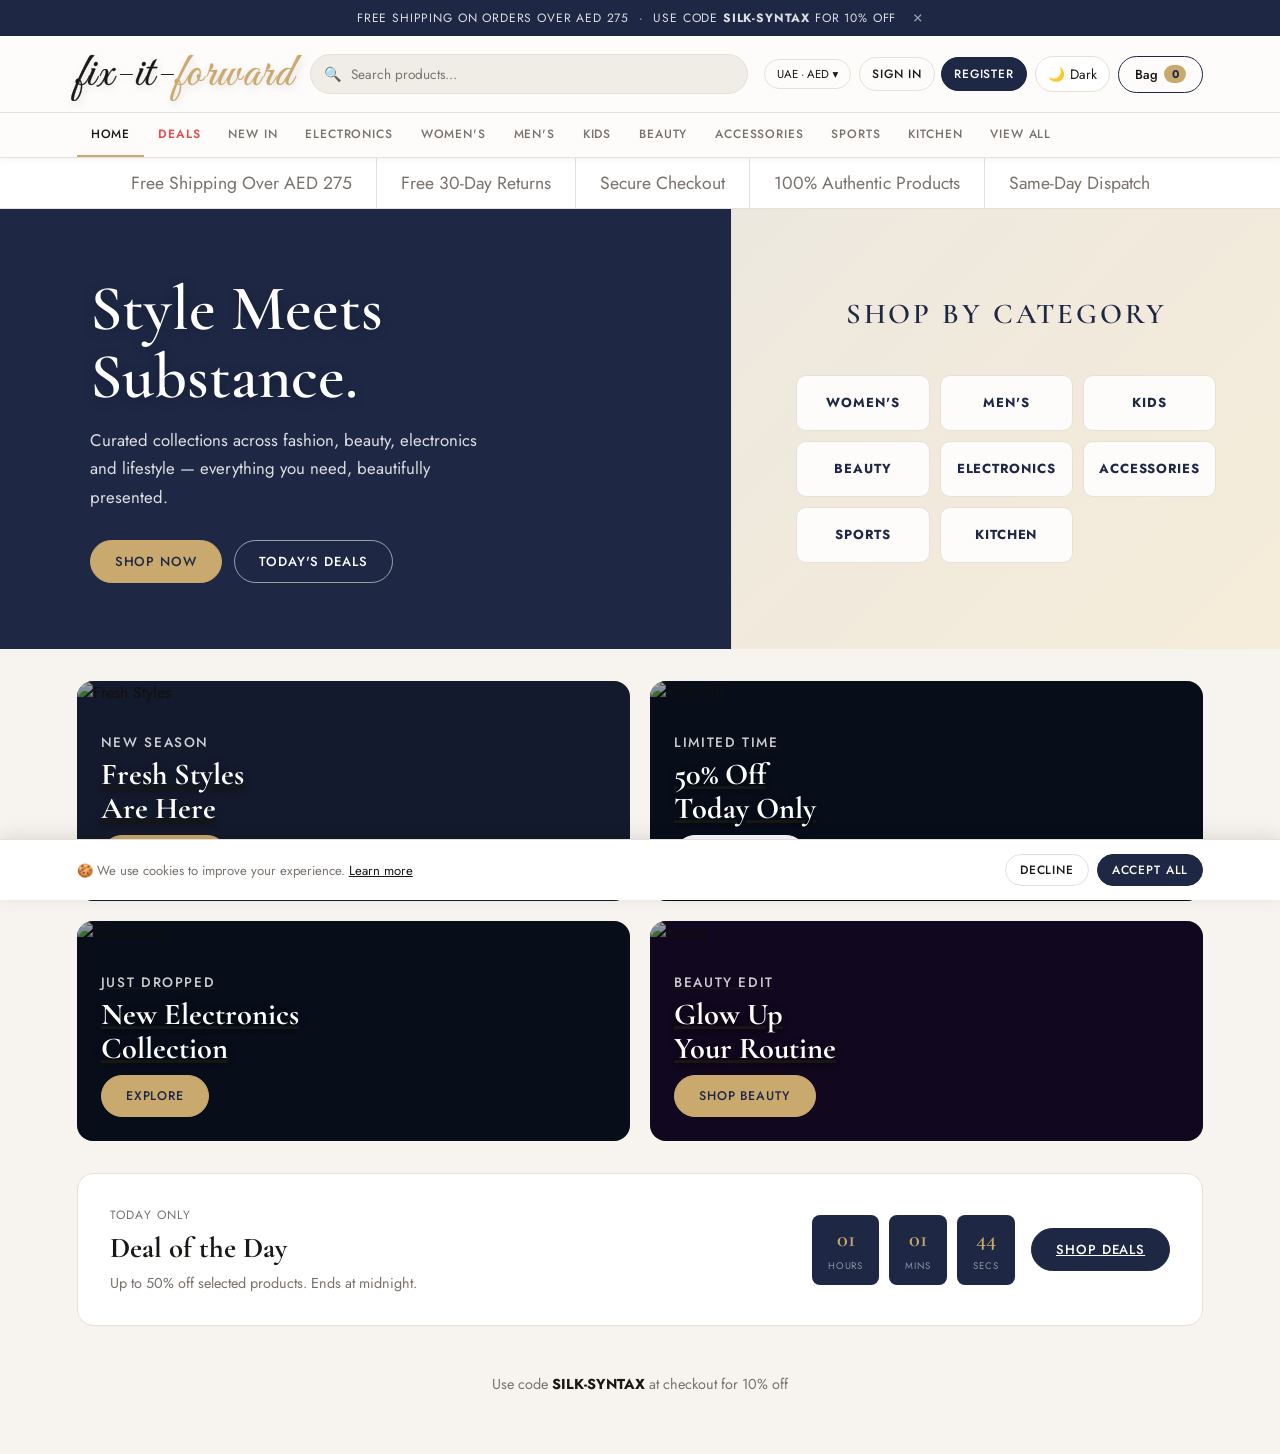
==== commit 911a234f: "Add files via upload added all final files as submission" ====
--- a/index.html
+++ b/index.html
@@ -170,8 +170,8 @@
     <div class="hero__highlight">
       <p class="shop-by-cat-title">Shop by Category</p>
       <div class="hero-categories">
-        <a class="hero-cat-tile" href="category.html?cat=Women's">Women's</a>
-        <a class="hero-cat-tile" href="category.html?cat=Men's">Men's</a>
+        <a class="hero-cat-tile" href="category.html?cat=Womens">Women's</a>
+        <a class="hero-cat-tile" href="category.html?cat=Mens">Men's</a>
         <a class="hero-cat-tile" href="category.html?cat=Kids">Kids</a>
         <a class="hero-cat-tile" href="category.html?cat=Make Up">Beauty</a>
         <a class="hero-cat-tile" href="category.html?cat=Electronics">Electronics</a>
@@ -187,7 +187,7 @@
   <div class="promo-banners">
 
     <!-- BANNER 1 — Fresh Styles -->
-    <a href="category.html?cat=Women's" class="promo-banner" style="background:#1E2845;">
+    <a href="category.html?cat=Womens" class="promo-banner" style="background:#1E2845;">
       <img class="banner-bg" src="https://i.ibb.co/SwzR84qZ/Screenshot-2026-03-15-000750.png" alt="Fresh Styles"/>
       <div class="promo-banner__overlay"></div>
       <div class="promo-banner__content">
--- a/styles.css
+++ b/styles.css
@@ -381,4 +381,23 @@
   .deals-grid    { grid-template-columns: repeat(2,minmax(0,1fr)); gap: 10px; }
   .hero-categories { grid-template-columns: repeat(2,1fr); }
   .header-icons .theme-toggle span { display: none; }
-}+}
+
+/* ── Category tile without emoji ── */
+.hero-cat-tile { font-size:.78rem; font-weight:600; letter-spacing:.04em; min-height:60px; }
+.hero-cat-tile__icon { display:none; }
+
+/* ── All-categories banner image ── */
+.cat-card__banner {
+  height:200px;
+  background-size:cover !important;
+  background-position:center !important;
+  position:relative;
+  overflow:hidden;
+}
+.cat-card__banner::after {
+  content:'';
+  position:absolute;
+  inset:0;
+  background:rgba(30,40,69,0.18);
+}
